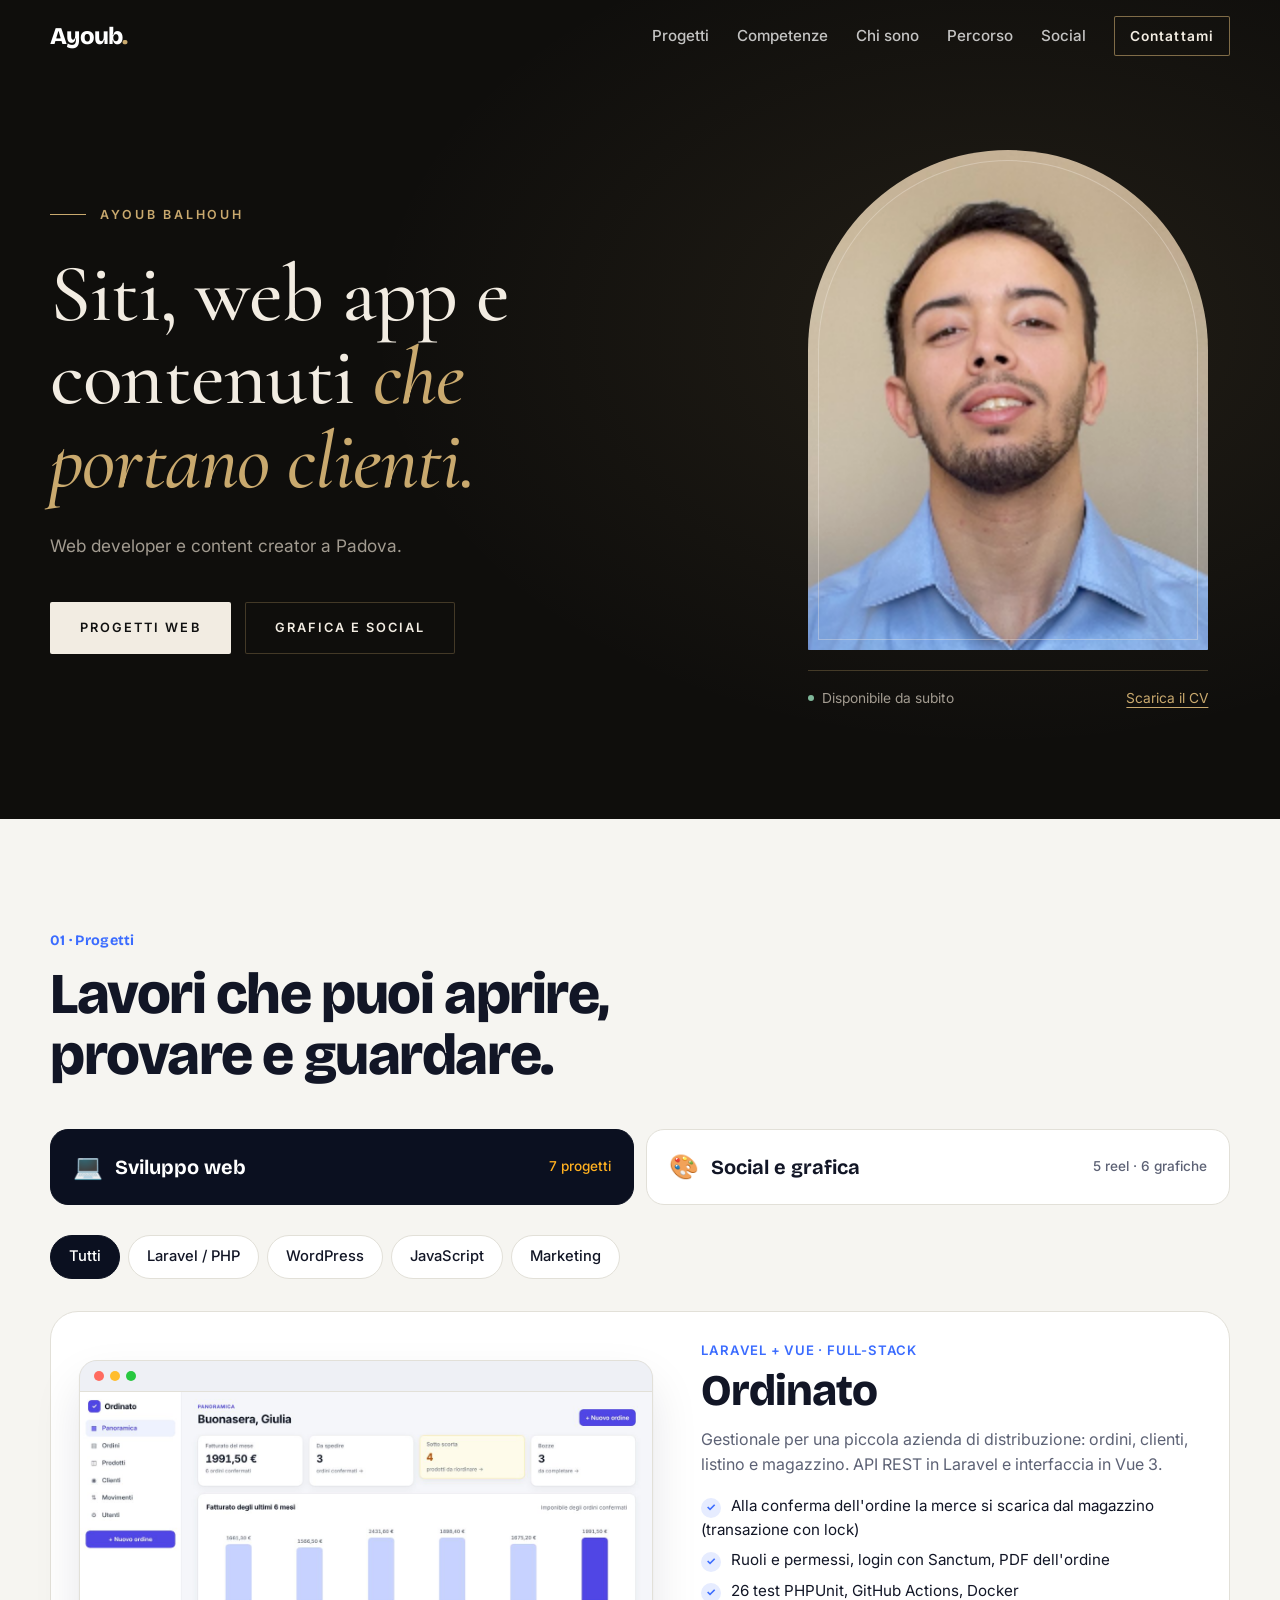
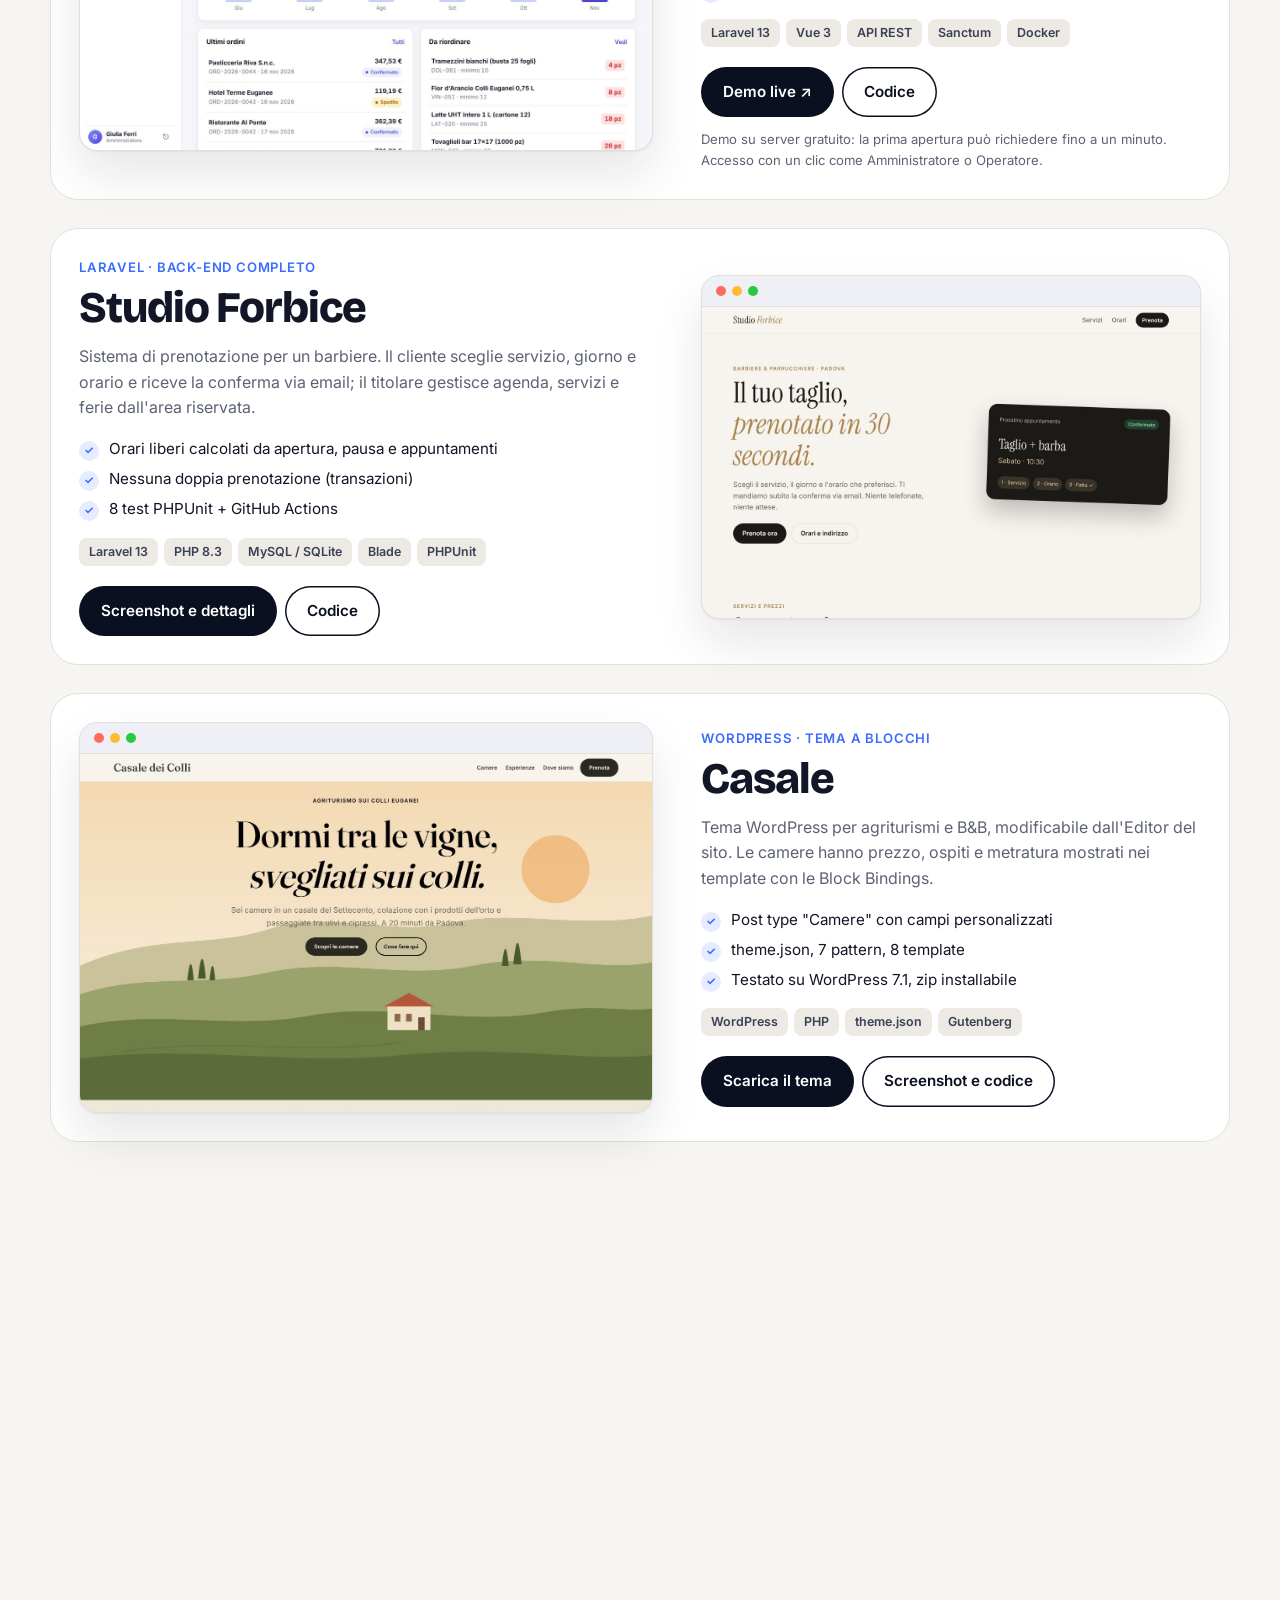
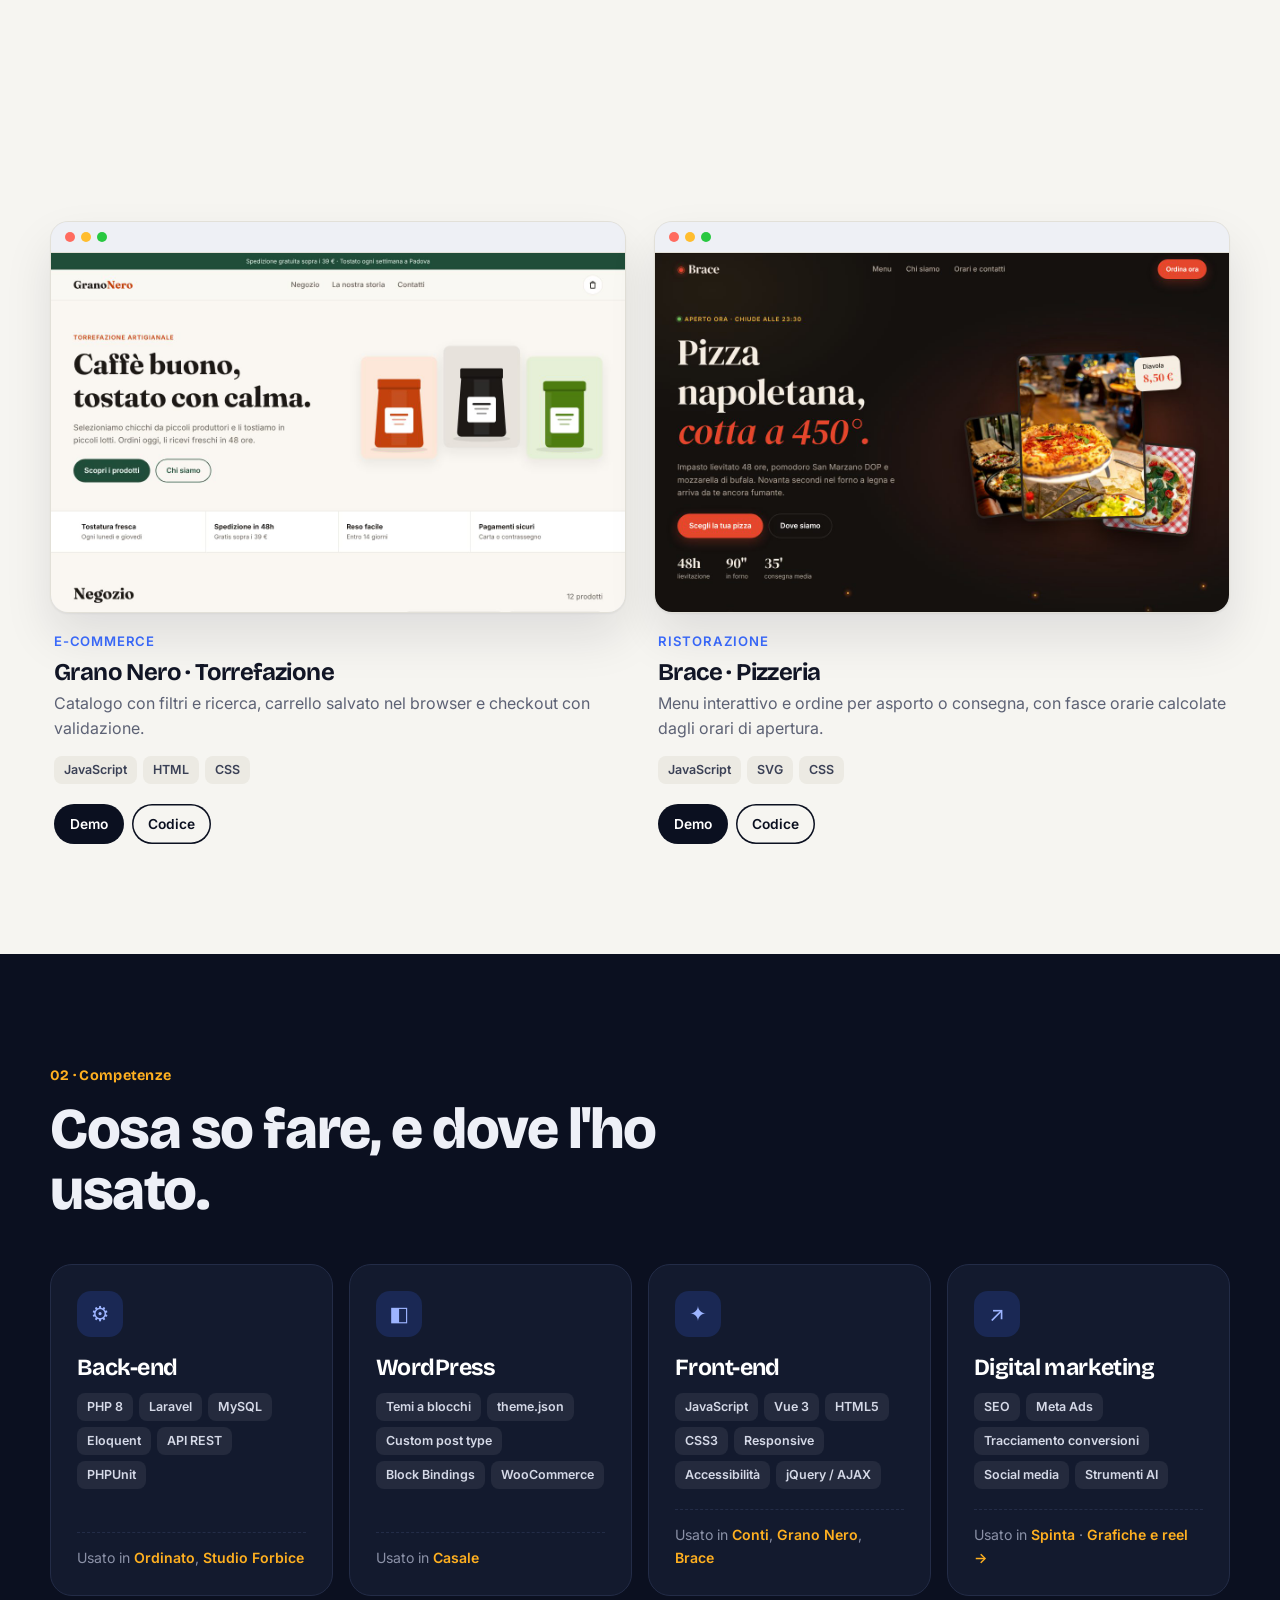
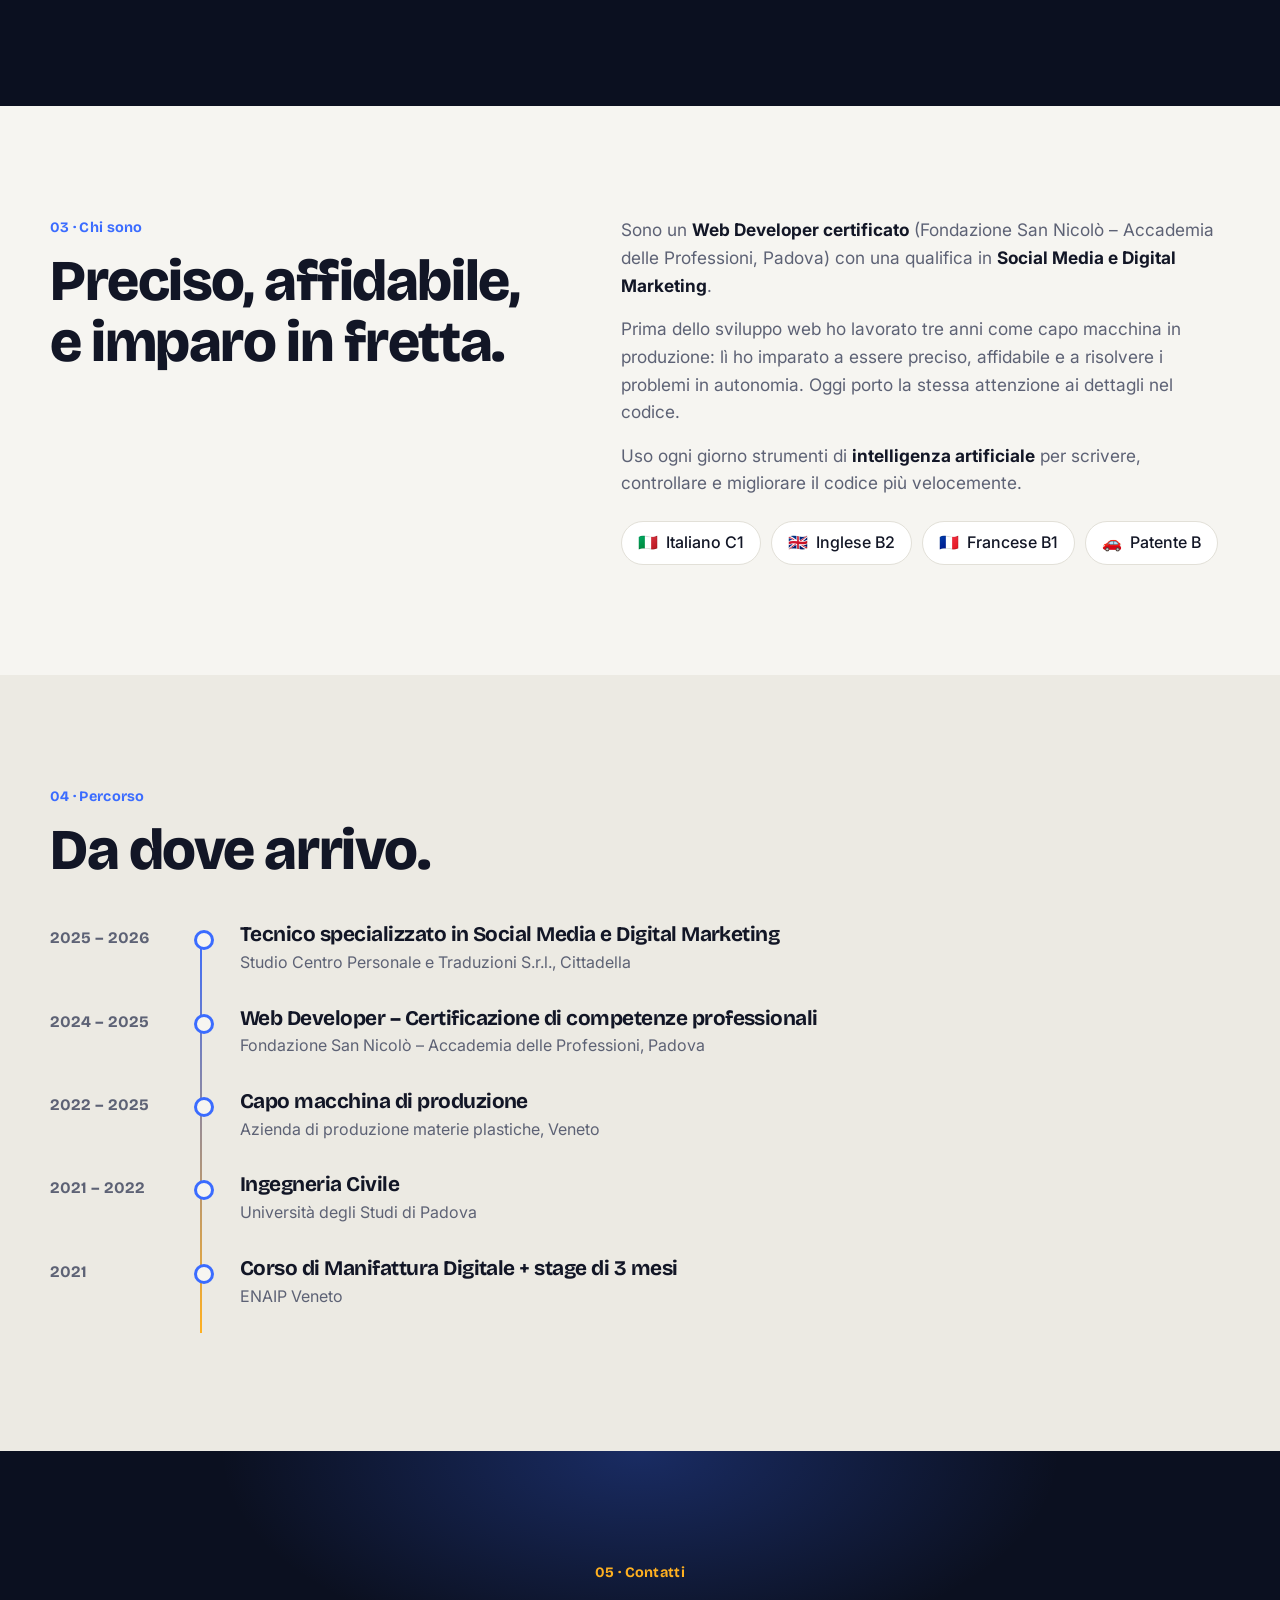
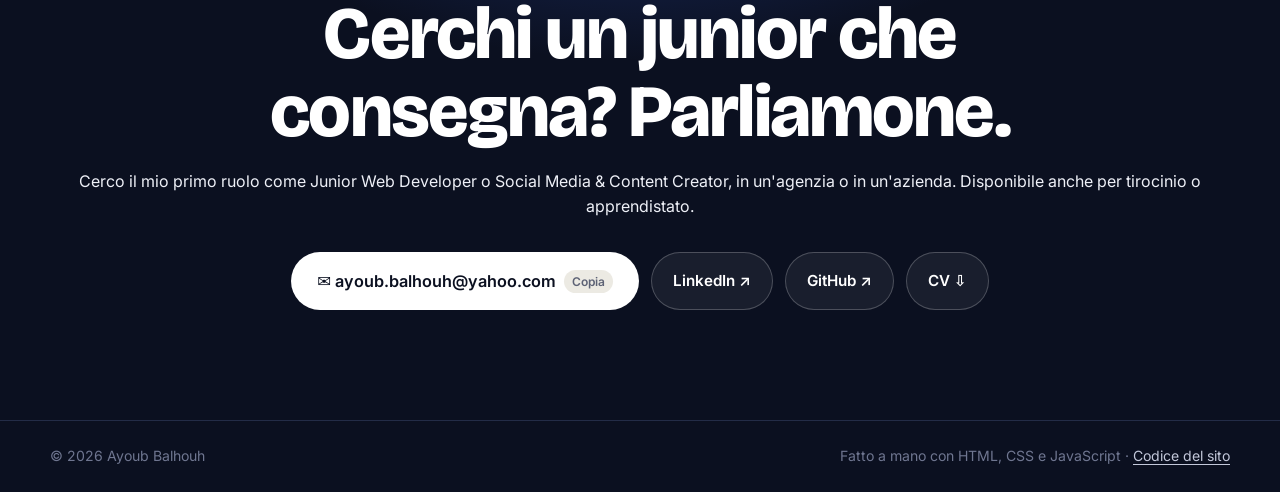
==== index.html @ 043f5c13 "Hero in stile minimal ed elegante - Nero caldo, titolo serif con accento champagne, foto ad arco - T" ====
<!doctype html>
<html lang="it">
<head>
<meta charset="utf-8">
<meta name="viewport" content="width=device-width, initial-scale=1">
<title>Ayoub Balhouh · Junior Web Developer a Padova</title>
<meta name="description" content="Portfolio di Ayoub Balhouh, Junior Web Developer a Padova: Laravel, PHP, WordPress e JavaScript. Siti, e-commerce e web app, con competenze di digital marketing.">
<meta property="og:type" content="website">
<meta property="og:title" content="Ayoub Balhouh · Junior Web Developer">
<meta property="og:description" content="Laravel, PHP, WordPress e JavaScript. Guarda i progetti e scarica il CV.">
<meta property="og:url" content="https://ayoubbalhouh.github.io/">
<meta property="og:image" content="https://ayoubbalhouh.github.io/img/studio-forbice.jpg">
<meta property="og:locale" content="it_IT">
<meta name="theme-color" content="#0b1020">
<link rel="icon" href="foto.png">
<link rel="preconnect" href="https://fonts.googleapis.com">
<link rel="preconnect" href="https://fonts.gstatic.com" crossorigin>
<link href="https://fonts.googleapis.com/css2?family=Bricolage+Grotesque:opsz,wght@12..96,500;12..96,700;12..96,800&family=Cormorant+Garamond:ital,wght@0,500;0,600;1,500&family=Inter:wght@400;500;600&display=swap" rel="stylesheet">
<link rel="stylesheet" href="style.css?v=3">
</head>
<body>

<a class="skip" href="#progetti">Vai ai progetti</a>

<header class="nav" id="nav">
  <div class="container nav-inner">
    <a href="#home" class="logo">Ayoub<span>.</span></a>
    <nav class="links" id="links" aria-label="Menu principale">
      <a href="#progetti">Progetti</a>
      <a href="#competenze">Competenze</a>
      <a href="#chi-sono">Chi sono</a>
      <a href="#percorso">Percorso</a>
      <a href="#social">Social</a>
    </nav>
    <a href="#contatti" class="btn btn-sm nav-cta">Contattami</a>
    <button class="menu-btn" id="menuBtn" aria-label="Apri il menu" aria-expanded="false" aria-controls="links"><span></span><span></span></button>
  </div>
</header>

<main>
  <!-- HERO -->
  <section id="home" class="hero">
    <div class="hero-bg" aria-hidden="true"></div>
    <div class="container hero-inner">
      <div class="hero-text">
        <p class="kicker">Ayoub Balhouh</p>
        <h1>Siti, web app e contenuti <em>che portano clienti.</em></h1>
        <p class="lead">Web developer e content creator a Padova.</p>
        <div class="hero-actions">
          <a href="#sviluppo" class="btn btn-lux">Progetti web</a>
          <a href="#social" class="btn btn-lux-line">Grafica e social</a>
        </div>
      </div>

      <figure class="portrait">
        <div class="arch"><img src="foto.png" alt="Foto di Ayoub Balhouh" width="440" height="560"></div>
        <figcaption><span class="avail"><i></i> Disponibile da subito</span><a href="CV_Ayoub_Balhouh.pdf" download>Scarica il CV</a></figcaption>
      </figure>
    </div>
  </section>

  <!-- PROGETTI -->
  <section id="progetti" class="section">
    <div class="container">
      <div class="section-head">
        <p class="eyebrow">01 · Progetti</p>
        <h2>Lavori che puoi aprire, provare e guardare.</h2>
      </div>

      <div class="switch" role="tablist" aria-label="Tipo di lavori">
        <button class="sw" role="tab" id="tab-sviluppo" data-panel="sviluppo" aria-selected="true" aria-controls="panel-sviluppo"><span>💻</span> Sviluppo web <em>7 progetti</em></button>
        <button class="sw" role="tab" id="tab-social" data-panel="social" aria-selected="false" aria-controls="panel-social"><span>🎨</span> Social e grafica <em>5 reel · 6 grafiche</em></button>
      </div>

      <div class="panel" id="panel-sviluppo" role="tabpanel" aria-labelledby="tab-sviluppo">
      <div class="filters" role="toolbar" aria-label="Filtra i progetti">
        <button class="chip active" data-filter="tutti">Tutti</button>
        <button class="chip" data-filter="php">Laravel / PHP</button>
        <button class="chip" data-filter="wp">WordPress</button>
        <button class="chip" data-filter="js">JavaScript</button>
        <button class="chip" data-filter="mkt">Marketing</button>
      </div>

      <div class="projects" id="projects">

        <article class="project featured" data-cat="php js">
          <a class="shot" href="https://gestionale-ordini-a7o8.onrender.com" target="_blank" rel="noopener" aria-label="Apri Ordinato">
            <span class="browser"><i></i><i></i><i></i></span>
            <img src="img/ordinato.jpg" alt="Gestionale ordini e magazzino Ordinato" loading="lazy">
          </a>
          <div class="p-body">
            <p class="p-kicker">Laravel + Vue · Full-stack</p>
            <h3>Ordinato</h3>
            <p>Gestionale per una piccola azienda di distribuzione: ordini, clienti, listino e magazzino. API REST in Laravel e interfaccia in Vue 3.</p>
            <ul class="p-points">
              <li>Alla conferma dell'ordine la merce si scarica dal magazzino (transazione con lock)</li>
              <li>Ruoli e permessi, login con Sanctum, PDF dell'ordine</li>
              <li>26 test PHPUnit, GitHub Actions, Docker</li>
            </ul>
            <div class="tags"><span>Laravel 13</span><span>Vue 3</span><span>API REST</span><span>Sanctum</span><span>Docker</span></div>
            <div class="p-links">
              <a href="https://gestionale-ordini-a7o8.onrender.com" class="btn" target="_blank" rel="noopener">Demo live ↗</a>
              <a href="https://github.com/ayoubbalhouh/gestionale-ordini" class="btn btn-outline" target="_blank" rel="noopener">Codice</a>
            </div>
            <p class="p-note">Demo su server gratuito: la prima apertura può richiedere fino a un minuto. Accesso con un clic come Amministratore o Operatore.</p>
          </div>
        </article>

        <article class="project featured reverse" data-cat="php">
          <a class="shot" href="https://github.com/ayoubbalhouh/salone-prenotazioni#readme" target="_blank" rel="noopener" aria-label="Apri Studio Forbice">
            <span class="browser"><i></i><i></i><i></i></span>
            <img src="img/studio-forbice.jpg" alt="Sistema di prenotazione Studio Forbice" loading="lazy">
          </a>
          <div class="p-body">
            <p class="p-kicker">Laravel · Back-end completo</p>
            <h3>Studio Forbice</h3>
            <p>Sistema di prenotazione per un barbiere. Il cliente sceglie servizio, giorno e orario e riceve la conferma via email; il titolare gestisce agenda, servizi e ferie dall'area riservata.</p>
            <ul class="p-points">
              <li>Orari liberi calcolati da apertura, pausa e appuntamenti</li>
              <li>Nessuna doppia prenotazione (transazioni)</li>
              <li>8 test PHPUnit + GitHub Actions</li>
            </ul>
            <div class="tags"><span>Laravel 13</span><span>PHP 8.3</span><span>MySQL / SQLite</span><span>Blade</span><span>PHPUnit</span></div>
            <div class="p-links">
              <a href="https://github.com/ayoubbalhouh/salone-prenotazioni#readme" class="btn" target="_blank" rel="noopener">Screenshot e dettagli</a>
              <a href="https://github.com/ayoubbalhouh/salone-prenotazioni" class="btn btn-outline" target="_blank" rel="noopener">Codice</a>
            </div>
          </div>
        </article>

        <article class="project featured" data-cat="wp php">
          <a class="shot" href="https://github.com/ayoubbalhouh/ayoubbalhouh.github.io/tree/main/progetti/casale-tema-wp#readme" target="_blank" rel="noopener" aria-label="Apri il tema Casale">
            <span class="browser"><i></i><i></i><i></i></span>
            <img src="img/casale-wp.jpg" alt="Tema WordPress Casale per agriturismi" loading="lazy">
          </a>
          <div class="p-body">
            <p class="p-kicker">WordPress · Tema a blocchi</p>
            <h3>Casale</h3>
            <p>Tema WordPress per agriturismi e B&amp;B, modificabile dall'Editor del sito. Le camere hanno prezzo, ospiti e metratura mostrati nei template con le Block Bindings.</p>
            <ul class="p-points">
              <li>Post type "Camere" con campi personalizzati</li>
              <li>theme.json, 7 pattern, 8 template</li>
              <li>Testato su WordPress 7.1, zip installabile</li>
            </ul>
            <div class="tags"><span>WordPress</span><span>PHP</span><span>theme.json</span><span>Gutenberg</span></div>
            <div class="p-links">
              <a href="progetti/casale-tema-wp/casale.zip" class="btn" download>Scarica il tema</a>
              <a href="https://github.com/ayoubbalhouh/ayoubbalhouh.github.io/tree/main/progetti/casale-tema-wp#readme" class="btn btn-outline" target="_blank" rel="noopener">Screenshot e codice</a>
            </div>
          </div>
        </article>

        <div class="grid">
          <article class="project card" data-cat="js">
            <a class="shot" href="progetti/conti-fatture/" target="_blank" rel="noopener" aria-label="Apri la demo di Conti">
              <span class="browser"><i></i><i></i><i></i></span>
              <img src="img/conti-fatture.jpg" alt="Web app Conti per le fatture" loading="lazy">
              <span class="live">Demo live ↗</span>
            </a>
            <div class="p-body">
              <p class="p-kicker">Web app</p>
              <h3>Conti · Gestione fatture</h3>
              <p>Fatture con IVA e scadenze, grafico del fatturato, PDF, esportazione CSV e controllo della partita IVA.</p>
              <div class="tags"><span>JavaScript</span><span>CSS</span><span>localStorage</span></div>
              <div class="p-links">
                <a href="progetti/conti-fatture/" class="btn btn-sm" target="_blank" rel="noopener">Demo</a>
                <a href="https://github.com/ayoubbalhouh/ayoubbalhouh.github.io/tree/main/progetti/conti-fatture" class="btn btn-sm btn-outline" target="_blank" rel="noopener">Codice</a>
              </div>
            </div>
          </article>

          <article class="project card" data-cat="js mkt">
            <a class="shot" href="progetti/spinta-agenzia/" target="_blank" rel="noopener" aria-label="Apri la demo di Spinta">
              <span class="browser"><i></i><i></i><i></i></span>
              <img src="img/spinta-agenzia.jpg" alt="Landing page dell'agenzia Spinta" loading="lazy">
              <span class="live">Demo live ↗</span>
            </a>
            <div class="p-body">
              <p class="p-kicker">Landing page · Marketing</p>
              <h3>Spinta · Agenzia</h3>
              <p>Preventivo in 3 passi, tracciamento conversioni con dataLayer e UTM, SEO con dati strutturati.</p>
              <div class="tags"><span>JavaScript</span><span>Tracking</span><span>SEO</span></div>
              <div class="p-links">
                <a href="progetti/spinta-agenzia/?debug=1" class="btn btn-sm" target="_blank" rel="noopener">Demo</a>
                <a href="https://github.com/ayoubbalhouh/ayoubbalhouh.github.io/tree/main/progetti/spinta-agenzia" class="btn btn-sm btn-outline" target="_blank" rel="noopener">Codice</a>
              </div>
            </div>
          </article>

          <article class="project card" data-cat="js">
            <a class="shot" href="progetti/grano-nero/" target="_blank" rel="noopener" aria-label="Apri la demo di Grano Nero">
              <span class="browser"><i></i><i></i><i></i></span>
              <img src="img/grano-nero.jpg" alt="E-commerce Grano Nero" loading="lazy">
              <span class="live">Demo live ↗</span>
            </a>
            <div class="p-body">
              <p class="p-kicker">E-commerce</p>
              <h3>Grano Nero · Torrefazione</h3>
              <p>Catalogo con filtri e ricerca, carrello salvato nel browser e checkout con validazione.</p>
              <div class="tags"><span>JavaScript</span><span>HTML</span><span>CSS</span></div>
              <div class="p-links">
                <a href="progetti/grano-nero/" class="btn btn-sm" target="_blank" rel="noopener">Demo</a>
                <a href="https://github.com/ayoubbalhouh/ayoubbalhouh.github.io/tree/main/progetti/grano-nero" class="btn btn-sm btn-outline" target="_blank" rel="noopener">Codice</a>
              </div>
            </div>
          </article>

          <article class="project card" data-cat="js">
            <a class="shot" href="progetti/pizzeria-brace/" target="_blank" rel="noopener" aria-label="Apri la demo di Brace">
              <span class="browser"><i></i><i></i><i></i></span>
              <img src="img/pizzeria-brace.jpg" alt="Sito della pizzeria Brace" loading="lazy">
              <span class="live">Demo live ↗</span>
            </a>
            <div class="p-body">
              <p class="p-kicker">Ristorazione</p>
              <h3>Brace · Pizzeria</h3>
              <p>Menu interattivo e ordine per asporto o consegna, con fasce orarie calcolate dagli orari di apertura.</p>
              <div class="tags"><span>JavaScript</span><span>SVG</span><span>CSS</span></div>
              <div class="p-links">
                <a href="progetti/pizzeria-brace/" class="btn btn-sm" target="_blank" rel="noopener">Demo</a>
                <a href="https://github.com/ayoubbalhouh/ayoubbalhouh.github.io/tree/main/progetti/pizzeria-brace" class="btn btn-sm btn-outline" target="_blank" rel="noopener">Codice</a>
              </div>
            </div>
          </article>
        </div>
      </div>
      <p class="empty-filter" id="emptyFilter" hidden>Nessun progetto in questa categoria.</p>
      </div>

      <div class="panel" id="panel-social" role="tabpanel" aria-labelledby="tab-social" hidden>
        <p class="panel-intro">Grafiche per post, stories e campagne create con <strong>Canva</strong>, e reel montati con l'aiuto dell'intelligenza artificiale. Musiche originali, senza diritti d'autore.</p>
        <h3 class="panel-title">Reel</h3>
        <div class="reels">
          <figure class="item reel"><div class="media"><video src="social/video/reel-3-showreel.mp4" poster="social/img/reel-3-showreel.jpg" controls playsinline preload="none"></video></div><figcaption><strong>Showreel grafiche social</strong><span>Reel · 24 s</span></figcaption></figure>
          <figure class="item reel"><div class="media"><video src="social/video/reel-1-moda.mp4" poster="social/img/reel-1-moda.jpg" controls playsinline preload="none"></video></div><figcaption><strong>Nuova collezione moda</strong><span>Reel · 20 s</span></figcaption></figure>
          <figure class="item reel"><div class="media"><video src="social/video/reel-2-beauty.mp4" poster="social/img/reel-2-beauty.jpg" controls playsinline preload="none"></video></div><figcaption><strong>Skincare di lusso</strong><span>Reel · 18 s</span></figcaption></figure>
          <figure class="item reel"><div class="media"><video src="social/video/reel-4-ristorante.mp4" poster="social/img/reel-4-ristorante.jpg" controls playsinline preload="none"></video></div><figcaption><strong>Menù di stagione</strong><span>Reel · 20 s</span></figcaption></figure>
          <figure class="item reel"><div class="media"><video src="social/video/reel-5-digital.mp4" poster="social/img/reel-5-digital.jpg" controls playsinline preload="none"></video></div><figcaption><strong>Agenzia digital e web</strong><span>Reel · 22 s</span></figcaption></figure>
        </div>
        <h3 class="panel-title">Grafiche</h3>
        <div class="posts">
          <figure class="item post"><a class="media" href="social/img/moda-story.jpg" target="_blank" rel="noopener"><img src="social/img/moda-story.jpg" alt="Nuova collezione moda, Story Instagram · 9:16" loading="lazy"></a><figcaption><strong>Nuova collezione moda</strong><span>Story Instagram · 9:16</span></figcaption></figure>
          <figure class="item post"><a class="media" href="social/img/skincare.jpg" target="_blank" rel="noopener"><img src="social/img/skincare.jpg" alt="Skincare di lusso, Post Instagram · 4:5" loading="lazy"></a><figcaption><strong>Skincare di lusso</strong><span>Post Instagram · 4:5</span></figcaption></figure>
          <figure class="item post"><a class="media" href="social/img/ristorante.jpg" target="_blank" rel="noopener"><img src="social/img/ristorante.jpg" alt="Menù stagionale, Post Instagram · 4:5" loading="lazy"></a><figcaption><strong>Menù stagionale</strong><span>Post Instagram · 4:5</span></figcaption></figure>
          <figure class="item post"><a class="media" href="social/img/evento-poster.jpg" target="_blank" rel="noopener"><img src="social/img/evento-poster.jpg" alt="Evento creativo, Poster" loading="lazy"></a><figcaption><strong>Evento creativo</strong><span>Poster</span></figcaption></figure>
          <figure class="item post"><a class="media" href="social/img/digital-marketing.jpg" target="_blank" rel="noopener"><img src="social/img/digital-marketing.jpg" alt="Agenzia di digital marketing, Post Instagram · 4:5" loading="lazy"></a><figcaption><strong>Agenzia di digital marketing</strong><span>Post Instagram · 4:5</span></figcaption></figure>
          <figure class="item post"><a class="media" href="social/img/agenzia-web.jpg" target="_blank" rel="noopener"><img src="social/img/agenzia-web.jpg" alt="Agenzia web, Volantino" loading="lazy"></a><figcaption><strong>Agenzia web</strong><span>Volantino</span></figcaption></figure>
        </div>
      </div>
    </div>
  </section>

  <!-- COMPETENZE -->
  <section id="competenze" class="section dark">
    <div class="container">
      <div class="section-head">
        <p class="eyebrow">02 · Competenze</p>
        <h2>Cosa so fare, e dove l'ho usato.</h2>
      </div>
      <div class="skills">
        <article class="skill">
          <span class="s-num">⚙</span>
          <h3>Back-end</h3>
          <div class="tags"><span>PHP 8</span><span>Laravel</span><span>MySQL</span><span>Eloquent</span><span>API REST</span><span>PHPUnit</span></div>
          <p class="used">Usato in <a href="https://github.com/ayoubbalhouh/gestionale-ordini" target="_blank" rel="noopener">Ordinato</a>, <a href="https://github.com/ayoubbalhouh/salone-prenotazioni" target="_blank" rel="noopener">Studio Forbice</a></p>
        </article>
        <article class="skill">
          <span class="s-num">◧</span>
          <h3>WordPress</h3>
          <div class="tags"><span>Temi a blocchi</span><span>theme.json</span><span>Custom post type</span><span>Block Bindings</span><span>WooCommerce</span></div>
          <p class="used">Usato in <a href="https://github.com/ayoubbalhouh/ayoubbalhouh.github.io/tree/main/progetti/casale-tema-wp" target="_blank" rel="noopener">Casale</a></p>
        </article>
        <article class="skill">
          <span class="s-num">✦</span>
          <h3>Front-end</h3>
          <div class="tags"><span>JavaScript</span><span>Vue 3</span><span>HTML5</span><span>CSS3</span><span>Responsive</span><span>Accessibilità</span><span>jQuery / AJAX</span></div>
          <p class="used">Usato in <a href="progetti/conti-fatture/">Conti</a>, <a href="progetti/grano-nero/">Grano Nero</a>, <a href="progetti/pizzeria-brace/">Brace</a></p>
        </article>
        <article class="skill">
          <span class="s-num">↗</span>
          <h3>Digital marketing</h3>
          <div class="tags"><span>SEO</span><span>Meta Ads</span><span>Tracciamento conversioni</span><span>Social media</span><span>Strumenti AI</span></div>
          <p class="used">Usato in <a href="progetti/spinta-agenzia/?debug=1">Spinta</a> · <a href="#social">Grafiche e reel →</a></p>
        </article>
      </div>
    </div>
  </section>

  <!-- CHI SONO -->
  <section id="chi-sono" class="section">
    <div class="container about">
      <div>
        <p class="eyebrow">03 · Chi sono</p>
        <h2>Preciso, affidabile, e imparo in fretta.</h2>
      </div>
      <div class="about-text">
        <p>Sono un <strong>Web Developer certificato</strong> (Fondazione San Nicolò – Accademia delle Professioni, Padova) con una qualifica in <strong>Social Media e Digital Marketing</strong>.</p>
        <p>Prima dello sviluppo web ho lavorato tre anni come capo macchina in produzione: lì ho imparato a essere preciso, affidabile e a risolvere i problemi in autonomia. Oggi porto la stessa attenzione ai dettagli nel codice.</p>
        <p>Uso ogni giorno strumenti di <strong>intelligenza artificiale</strong> per scrivere, controllare e migliorare il codice più velocemente.</p>
        <ul class="facts">
          <li><span>🇮🇹</span>Italiano C1</li>
          <li><span>🇬🇧</span>Inglese B2</li>
          <li><span>🇫🇷</span>Francese B1</li>
          <li><span>🚗</span>Patente B</li>
        </ul>
      </div>
    </div>
  </section>

  <!-- PERCORSO -->
  <section id="percorso" class="section soft">
    <div class="container">
      <div class="section-head">
        <p class="eyebrow">04 · Percorso</p>
        <h2>Da dove arrivo.</h2>
      </div>
      <ol class="timeline">
        <li><span class="when">2025 – 2026</span><div><h3>Tecnico specializzato in Social Media e Digital Marketing</h3><p>Studio Centro Personale e Traduzioni S.r.l., Cittadella</p></div></li>
        <li><span class="when">2024 – 2025</span><div><h3>Web Developer – Certificazione di competenze professionali</h3><p>Fondazione San Nicolò – Accademia delle Professioni, Padova</p></div></li>
        <li><span class="when">2022 – 2025</span><div><h3>Capo macchina di produzione</h3><p>Azienda di produzione materie plastiche, Veneto</p></div></li>
        <li><span class="when">2021 – 2022</span><div><h3>Ingegneria Civile</h3><p>Università degli Studi di Padova</p></div></li>
        <li><span class="when">2021</span><div><h3>Corso di Manifattura Digitale + stage di 3 mesi</h3><p>ENAIP Veneto</p></div></li>
      </ol>
    </div>
  </section>

  <!-- CONTATTI -->
  <section id="contatti" class="section contact">
    <div class="container contact-inner">
      <p class="eyebrow">05 · Contatti</p>
      <h2>Cerchi un junior che<br><span class="grad">consegna?</span> Parliamone.</h2>
      <p class="lead">Cerco il mio primo ruolo come Junior Web Developer o Social Media &amp; Content Creator, in un'agenzia o in un'azienda. Disponibile anche per tirocinio o apprendistato.</p>
      <div class="contact-actions">
        <button class="btn btn-light btn-lg" id="copyEmail" data-email="ayoub.balhouh@yahoo.com">✉ ayoub.balhouh@yahoo.com <em>Copia</em></button>
        <a href="https://www.linkedin.com/in/ayoub-balhouh-688922360" class="btn btn-ghost" target="_blank" rel="noopener">LinkedIn ↗</a>
        <a href="https://github.com/ayoubbalhouh" class="btn btn-ghost" target="_blank" rel="noopener">GitHub ↗</a>
        <a href="CV_Ayoub_Balhouh.pdf" class="btn btn-ghost" download>CV ⇩</a>
      </div>
    </div>
  </section>
</main>

<footer class="footer">
  <div class="container footer-inner">
    <span>© <span id="year"></span> Ayoub Balhouh</span>
    <span>Fatto a mano con HTML, CSS e JavaScript · <a href="https://github.com/ayoubbalhouh/ayoubbalhouh.github.io" target="_blank" rel="noopener">Codice del sito</a></span>
  </div>
</footer>

<div class="toast" id="toast" role="status" aria-live="polite"></div>

<script src="script.js?v=3"></script>
</body>
</html>
---- style.css ----
:root {
  --ink: #0b1020;
  --ink-2: #131a2e;
  --ink-line: #232c47;
  --paper: #f6f5f1;
  --soft: #eceae3;
  --surface: #ffffff;
  --text: #121626;
  --muted: #5d6275;
  --line: #e2e0d8;
  --blue: #3b6cff;
  --blue-dark: #2450d6;
  --amber: #ffb020;
  --radius: 22px;
  --head: "Bricolage Grotesque", system-ui, sans-serif;
}

* { box-sizing: border-box; margin: 0; padding: 0; }
html { scroll-behavior: smooth; scroll-padding-top: 80px; }
body { font-family: "Inter", system-ui, -apple-system, "Segoe UI", Roboto, sans-serif; background: var(--paper); color: var(--text); line-height: 1.6; -webkit-font-smoothing: antialiased; }
img { max-width: 100%; display: block; }
a { color: inherit; text-decoration: none; }
button { font: inherit; color: inherit; cursor: pointer; background: none; border: 0; }
h1, h2, h3 { font-family: var(--head); letter-spacing: -.025em; line-height: 1.05; }
.container { width: min(1180px, 100% - 32px); margin-inline: auto; }
:focus-visible { outline: 3px solid var(--amber); outline-offset: 3px; border-radius: 8px; }
.skip { position: absolute; left: 16px; top: -60px; z-index: 100; background: var(--amber); color: var(--ink); padding: 8px 14px; border-radius: 8px; font-weight: 600; }
.skip:focus { top: 12px; }

/* Bottoni */
.btn { display: inline-flex; align-items: center; justify-content: center; gap: 8px; padding: 13px 22px; border-radius: 999px; background: var(--ink); color: #fff; font-weight: 600; font-size: .95rem; transition: transform .15s, background .15s, box-shadow .15s; white-space: nowrap; }
.btn:hover { transform: translateY(-2px); background: var(--blue); box-shadow: 0 10px 24px rgba(59, 108, 255, .3); }
.btn-outline { background: transparent; color: var(--ink); box-shadow: inset 0 0 0 1.5px var(--ink); }
.btn-outline:hover { background: var(--ink); color: #fff; box-shadow: none; }
.btn-light { background: #fff; color: var(--ink); }
.btn-light:hover { background: var(--amber); color: var(--ink); box-shadow: 0 10px 30px rgba(255, 176, 32, .35); }
.btn-ghost { background: rgba(255, 255, 255, .06); color: #fff; box-shadow: inset 0 0 0 1px rgba(255, 255, 255, .22); }
.btn-ghost:hover { background: rgba(255, 255, 255, .14); box-shadow: inset 0 0 0 1px rgba(255, 255, 255, .5); }
.btn-sm { padding: 9px 16px; font-size: .86rem; }
.btn-lg { padding: 16px 26px; font-size: 1.02rem; }
.btn em { font-style: normal; font-size: .75rem; background: var(--soft); color: var(--muted); padding: 2px 8px; border-radius: 999px; }

/* Navigazione */
.nav { position: fixed; inset: 0 0 auto; z-index: 50; transition: background .25s, box-shadow .25s, color .25s; color: #fff; }
.nav.scrolled { background: rgba(246, 245, 241, .88); backdrop-filter: blur(14px); box-shadow: 0 1px 0 var(--line); color: var(--text); }
.nav-inner { height: 72px; display: flex; align-items: center; gap: 28px; }
.logo { font-family: var(--head); font-weight: 800; font-size: 1.5rem; letter-spacing: -.03em; }
.logo span { color: #c9a96e; }
.links { display: flex; gap: 28px; margin-left: auto; font-weight: 500; font-size: .95rem; }
.links a { opacity: .75; transition: opacity .15s; position: relative; }
.links a:hover, .links a.active { opacity: 1; }
.links a.active::after { content: ""; position: absolute; left: 0; right: 0; bottom: -6px; height: 2px; background: var(--amber); border-radius: 2px; }
.nav-cta { background: transparent; color: #f2ece2; box-shadow: inset 0 0 0 1px rgba(201, 169, 110, .6); border-radius: 2px; letter-spacing: .08em; }
.nav-cta:hover { background: #c9a96e; color: #111; box-shadow: none; }
.nav.scrolled .nav-cta { background: var(--ink); color: #fff; box-shadow: none; }
.menu-btn { display: none; width: 44px; height: 44px; position: relative; }
.menu-btn span { position: absolute; left: 11px; right: 11px; height: 2px; background: currentColor; border-radius: 2px; transition: transform .2s, top .2s; }
.menu-btn span:first-child { top: 17px; }
.menu-btn span:last-child { top: 25px; }
.menu-open .menu-btn span:first-child { top: 21px; transform: rotate(45deg); }
.menu-open .menu-btn span:last-child { top: 21px; transform: rotate(-45deg); }

/* Hero */
/* Hero: nero caldo, serif elegante, accento champagne */
.hero { --lux-bg: #0f0e0c; --lux-ivory: #f2ece2; --lux-muted: #a29b90; --lux-gold: #c9a96e; --lux-line: rgba(201, 169, 110, .28);
  --serif: "Cormorant Garamond", "Times New Roman", Georgia, serif;
  position: relative; background: var(--lux-bg); color: var(--lux-ivory); padding: 150px 0 110px; overflow: hidden; }
.hero-bg { position: absolute; inset: 0; pointer-events: none; background: radial-gradient(900px 600px at 78% 40%, rgba(201, 169, 110, .10), transparent 70%); }
.hero-inner { position: relative; display: grid; grid-template-columns: 1.2fr .8fr; gap: 72px; align-items: center; }
.kicker { font-size: .78rem; font-weight: 600; letter-spacing: .22em; text-transform: uppercase; color: var(--lux-gold); margin-bottom: 28px; display: flex; align-items: center; gap: 14px; }
.kicker::before { content: ""; width: 36px; height: 1px; background: var(--lux-gold); }
.hero h1 { font-family: var(--serif); font-weight: 500; font-size: clamp(3rem, 6.4vw, 5.6rem); line-height: 1.02; letter-spacing: -.01em; color: var(--lux-ivory); margin-bottom: 28px; text-wrap: balance; }
.hero h1 em { font-style: italic; color: var(--lux-gold); }
.hero .lead { font-size: 1.08rem; line-height: 1.75; color: var(--lux-muted); max-width: 540px; }
.hero-actions { display: flex; flex-wrap: wrap; gap: 14px; margin-top: 40px; }
.btn-lux, .btn-lux-line { border-radius: 2px; padding: 16px 30px; font-size: .8rem; font-weight: 600; letter-spacing: .16em; text-transform: uppercase; box-shadow: none; }
.btn-lux { background: var(--lux-ivory); color: #111; }
.btn-lux:hover { background: var(--lux-gold); color: #111; box-shadow: none; transform: none; }
.btn-lux-line { background: transparent; color: var(--lux-ivory); box-shadow: inset 0 0 0 1px var(--lux-line); }
.btn-lux-line:hover { background: transparent; color: var(--lux-gold); box-shadow: inset 0 0 0 1px var(--lux-gold); transform: none; }
.stats { list-style: none; display: flex; gap: 0; border-top: 1px solid var(--lux-line); padding-top: 26px; max-width: 540px; }
.stats li { flex: 1; padding-right: 20px; }
.stats li + li { border-left: 1px solid var(--lux-line); padding-left: 24px; }
.stats strong { display: block; font-family: var(--serif); font-size: 2.8rem; font-weight: 500; color: var(--lux-ivory); line-height: 1; }
.stats span { font-size: .78rem; letter-spacing: .06em; color: var(--lux-muted); }

.portrait { margin: 0; justify-self: center; width: min(400px, 100%); }
.arch { position: relative; aspect-ratio: 4 / 5; border-radius: 999px 999px 4px 4px; overflow: hidden; background: #1a1815; }
.arch::after { content: ""; position: absolute; inset: 10px; border: 1px solid rgba(242, 236, 226, .35); border-radius: 999px 999px 2px 2px; pointer-events: none; }
.arch img { width: 100%; height: 100%; object-fit: cover; object-position: center 30%; filter: saturate(.85) contrast(1.03); }
.portrait figcaption { display: flex; justify-content: space-between; align-items: center; gap: 12px; padding-top: 16px; border-top: 1px solid var(--lux-line); margin-top: 20px; font-size: .86rem; color: var(--lux-muted); }
.avail { display: flex; align-items: center; gap: 8px; }
.avail i { width: 6px; height: 6px; border-radius: 50%; background: #7fb89a; }
.portrait figcaption a { color: var(--lux-gold); text-decoration: underline; text-underline-offset: 4px; }
.portrait figcaption a:hover { color: var(--lux-ivory); }

/* Sezioni */
.section { padding: 110px 0; }
.section.soft { background: var(--soft); }
.section.dark { background: var(--ink); color: #eef0f7; }
.section-head { max-width: 760px; margin-bottom: 44px; }
.eyebrow { font-family: var(--head); font-weight: 700; font-size: .9rem; letter-spacing: .02em; color: var(--blue); margin-bottom: 12px; }
.dark .eyebrow, .contact .eyebrow { color: var(--amber); }
.section h2 { font-size: clamp(2.1rem, 4.6vw, 3.6rem); font-weight: 800; }

/* Progetti */
.filters { display: flex; flex-wrap: wrap; gap: 8px; margin-bottom: 32px; }
.chip { padding: 9px 18px; border-radius: 999px; border: 1px solid var(--line); background: var(--surface); font-weight: 500; font-size: .92rem; transition: all .15s; }
.chip:hover { border-color: var(--ink); }
.chip.active { background: var(--ink); border-color: var(--ink); color: #fff; }

.projects { display: flex; flex-direction: column; gap: 28px; }
.project { transition: opacity .3s, transform .3s; }
.project.hide { display: none; }
.shot { position: relative; display: block; border-radius: 18px; overflow: hidden; background: #dfe3ee; border: 1px solid var(--line); box-shadow: 0 1px 2px rgba(18, 22, 38, .05), 0 24px 48px rgba(18, 22, 38, .1); }
.browser { display: flex; gap: 6px; padding: 10px 14px; background: #eef0f5; border-bottom: 1px solid var(--line); }
.browser i { width: 10px; height: 10px; border-radius: 50%; background: #d3d7e2; }
.browser i:first-child { background: #ff6b5f; } .browser i:nth-child(2) { background: #ffbd2e; } .browser i:nth-child(3) { background: #28c840; }
.shot img { width: 100%; aspect-ratio: 16 / 10; object-fit: cover; object-position: top; transition: transform .6s cubic-bezier(.2, .8, .2, 1); }
.shot:hover img { transform: scale(1.04); }
.live { position: absolute; right: 14px; bottom: 14px; background: var(--ink); color: #fff; font-size: .8rem; font-weight: 600; padding: 6px 12px; border-radius: 999px; opacity: 0; transform: translateY(6px); transition: all .2s; }
.shot:hover .live, .shot:focus-visible .live { opacity: 1; transform: none; }

.featured { display: grid; grid-template-columns: 1.15fr 1fr; gap: 48px; align-items: center; background: var(--surface); border: 1px solid var(--line); border-radius: 28px; padding: 28px; }
.featured.reverse .shot { order: 2; }
.p-kicker { font-size: .82rem; font-weight: 600; color: var(--blue); text-transform: uppercase; letter-spacing: .06em; margin-bottom: 8px; }
.featured h3 { font-size: clamp(2rem, 3.4vw, 2.8rem); font-weight: 800; margin-bottom: 12px; }
.p-body > p:not(.p-kicker) { color: var(--muted); }
.p-points { list-style: none; margin: 16px 0; display: flex; flex-direction: column; gap: 6px; font-size: .95rem; }
.p-points li::before { content: "✓"; display: inline-grid; place-items: center; width: 20px; height: 20px; border-radius: 50%; background: #e6ecff; color: var(--blue); font-size: .7rem; font-weight: 700; margin-right: 10px; }
.tags { display: flex; flex-wrap: wrap; gap: 6px; margin: 14px 0 20px; }
.tags span { font-size: .78rem; font-weight: 600; padding: 4px 10px; border-radius: 8px; background: var(--soft); color: #3b4156; }
.p-links { display: flex; flex-wrap: wrap; gap: 8px; }
.p-note { font-size: .82rem; color: var(--muted); margin-top: 12px; }

.grid { display: grid; grid-template-columns: repeat(2, 1fr); gap: 28px; }
.card { display: flex; flex-direction: column; gap: 18px; }
.card h3 { font-size: 1.5rem; font-weight: 700; margin-bottom: 6px; }
.card .p-body { padding: 0 4px; display: flex; flex-direction: column; flex: 1; }
.card .p-links { margin-top: auto; }
.empty-filter { text-align: center; color: var(--muted); padding: 40px; }

/* Selettore Sviluppo / Social */
.switch { display: grid; grid-template-columns: 1fr 1fr; gap: 12px; margin-bottom: 30px; }
.sw { display: flex; align-items: center; gap: 12px; padding: 18px 22px; border-radius: 18px; border: 1.5px solid var(--line); background: var(--surface); font-family: var(--head); font-weight: 700; font-size: 1.25rem; text-align: left; transition: border-color .15s, background .15s, transform .15s; }
.sw span { font-size: 1.5rem; }
.sw em { font-style: normal; font-family: "Inter", sans-serif; font-weight: 500; font-size: .85rem; color: var(--muted); margin-left: auto; }
.sw:hover { border-color: var(--ink); transform: translateY(-2px); }
.sw[aria-selected="true"] { background: var(--ink); border-color: var(--ink); color: #fff; }
.sw[aria-selected="true"] em { color: var(--amber); }
.panel-intro { color: var(--muted); max-width: 62ch; margin: 0 0 28px; font-size: 1.05rem; }
.panel-intro strong { color: var(--text); }
.panel-title { font-size: 1.5rem; font-weight: 700; margin: 8px 0 16px; }
.reels { display: grid; grid-template-columns: repeat(5, 1fr); gap: 16px; margin-bottom: 44px; }
.posts { columns: 3 260px; column-gap: 20px; }
.item { margin: 0 0 22px; break-inside: avoid; }
.item .media { display: block; border-radius: 16px; overflow: hidden; background: #111; border: 1px solid var(--line); box-shadow: 0 1px 2px rgba(18, 22, 38, .05), 0 16px 32px rgba(18, 22, 38, .1); }
.item video, .item img { width: 100%; display: block; }
.reel .media { aspect-ratio: 9 / 16; }
.reel video { height: 100%; object-fit: cover; }
.post img { transition: transform .5s cubic-bezier(.2, .8, .2, 1); }
.post a:hover img { transform: scale(1.03); }
.item figcaption { padding: 10px 2px 0; display: flex; flex-direction: column; }
.item figcaption strong { font-family: var(--head); font-size: 1.02rem; }
.item figcaption span { color: var(--muted); font-size: .86rem; }

/* Competenze */
.skills { display: grid; grid-template-columns: repeat(4, 1fr); gap: 16px; }
.skill { background: var(--ink-2); border: 1px solid var(--ink-line); border-radius: var(--radius); padding: 26px; display: flex; flex-direction: column; transition: transform .2s, border-color .2s; }
.skill:hover { transform: translateY(-4px); border-color: #3a4672; }
.s-num { width: 46px; height: 46px; border-radius: 14px; display: grid; place-items: center; background: rgba(59, 108, 255, .18); color: #9db4ff; font-size: 1.3rem; margin-bottom: 18px; }
.skill h3 { font-size: 1.45rem; font-weight: 700; color: #fff; }
.skill .tags span { background: rgba(255, 255, 255, .07); color: #d5d9e7; }
.used { margin-top: auto; font-size: .88rem; color: #8b91a7; padding-top: 14px; border-top: 1px dashed var(--ink-line); }
.used a { color: var(--amber); font-weight: 600; }
.used a:hover { text-decoration: underline; }

/* Chi sono */
.about { display: grid; grid-template-columns: 1fr 1.2fr; gap: 64px; align-items: start; }
.about-text p { font-size: 1.08rem; color: var(--muted); margin-bottom: 16px; }
.about-text strong { color: var(--text); }
.facts { list-style: none; display: flex; flex-wrap: wrap; gap: 10px; margin-top: 24px; }
.facts li { background: var(--surface); border: 1px solid var(--line); border-radius: 999px; padding: 8px 16px; font-weight: 500; }
.facts span { margin-right: 8px; }

/* Percorso */
.timeline { list-style: none; position: relative; max-width: 860px; }
.timeline::before { content: ""; position: absolute; left: 150px; top: 8px; bottom: 8px; width: 2px; background: linear-gradient(var(--blue), var(--amber)); }
.timeline li { position: relative; display: grid; grid-template-columns: 150px 1fr; gap: 40px; padding-bottom: 32px; }
.timeline li::before { content: ""; position: absolute; left: 144px; top: 6px; width: 14px; height: 14px; border-radius: 50%; background: var(--paper); border: 3px solid var(--blue); }
.when { font-family: var(--head); font-weight: 700; color: var(--muted); padding-top: 1px; }
.timeline h3 { font-size: 1.3rem; font-weight: 700; margin-bottom: 4px; }
.timeline p { color: var(--muted); }

/* Contatti */
.contact { background: var(--ink); color: #eef0f7; text-align: center; position: relative; overflow: hidden; }
.contact::before { content: ""; position: absolute; inset: 0; background: radial-gradient(600px 300px at 50% 0%, rgba(59, 108, 255, .3), transparent 70%); pointer-events: none; }
.contact-inner { position: relative; display: flex; flex-direction: column; align-items: center; }
.contact h2 { color: #fff; font-size: clamp(2.4rem, 6vw, 4.6rem); margin-bottom: 18px; }
.contact .lead { margin: 0 auto 32px; }
.contact-actions { display: flex; flex-wrap: wrap; justify-content: center; gap: 12px; }

.footer { background: var(--ink); color: #6f7690; border-top: 1px solid var(--ink-line); padding: 24px 0; font-size: .88rem; }
.footer-inner { display: flex; flex-wrap: wrap; justify-content: space-between; gap: 10px; }
.footer a { color: #c3c8da; text-decoration: underline; text-underline-offset: 3px; }

.toast { position: fixed; left: 50%; bottom: 24px; z-index: 80; background: var(--amber); color: var(--ink); font-weight: 600; padding: 10px 18px; border-radius: 999px; transform: translate(-50%, 20px); opacity: 0; visibility: hidden; transition: all .25s; }
.toast.show { transform: translate(-50%, 0); opacity: 1; visibility: visible; }

/* Animazione di entrata */
.reveal { opacity: 0; transform: translateY(28px); transition: opacity .7s, transform .7s cubic-bezier(.2, .8, .2, 1); }
.reveal.in { opacity: 1; transform: none; }

@media (prefers-reduced-motion: reduce) {
  *, *::before, *::after { animation: none !important; transition: none !important; }
  .reveal { opacity: 1; transform: none; }
}

/* Responsive */
@media (max-width: 1040px) {
  .reels { grid-template-columns: repeat(3, 1fr); }
  .skills { grid-template-columns: 1fr 1fr; }
  .featured { grid-template-columns: 1fr; gap: 28px; }
  .featured.reverse .shot { order: 0; }
}
@media (max-width: 860px) {
  .menu-btn { display: block; margin-left: auto; }
  .nav-cta { display: none; }
  .links { display: none; position: absolute; top: 72px; left: 0; right: 0; flex-direction: column; gap: 0; padding: 8px 16px 20px; background: var(--paper); color: var(--text); box-shadow: 0 20px 40px rgba(0, 0, 0, .15); }
  .links a { padding: 14px 0; border-bottom: 1px solid var(--line); opacity: 1; }
  .links a.active::after { display: none; }
  .menu-open .links { display: flex; }
  .menu-open .nav { background: var(--paper); color: var(--text); }
  .hero { padding: 112px 0 72px; }
  .hero-inner { grid-template-columns: 1fr; gap: 44px; }
  .portrait { width: min(320px, 100%); justify-self: start; }
  .about { grid-template-columns: 1fr; gap: 24px; }
  .grid { grid-template-columns: 1fr; }
  .timeline::before { left: 6px; }
  .timeline li { grid-template-columns: 1fr; gap: 4px; padding-left: 34px; }
  .timeline li::before { left: 0; }
}
@media (max-width: 560px) {
  .switch { grid-template-columns: 1fr; }
  .sw { font-size: 1.1rem; padding: 14px 16px; }
  .reels { grid-template-columns: repeat(2, 1fr); gap: 10px; }
  .section { padding: 72px 0; }
  .stats li { padding-right: 12px; }
  .stats li + li { padding-left: 14px; }
  .stats strong { font-size: 2.1rem; }
  .btn-lux, .btn-lux-line { flex: 1; text-align: center; padding: 15px 18px; }
  .skills { grid-template-columns: 1fr; }
  .featured { padding: 16px; border-radius: 22px; }
  .contact-actions .btn-lg { white-space: normal; }
}
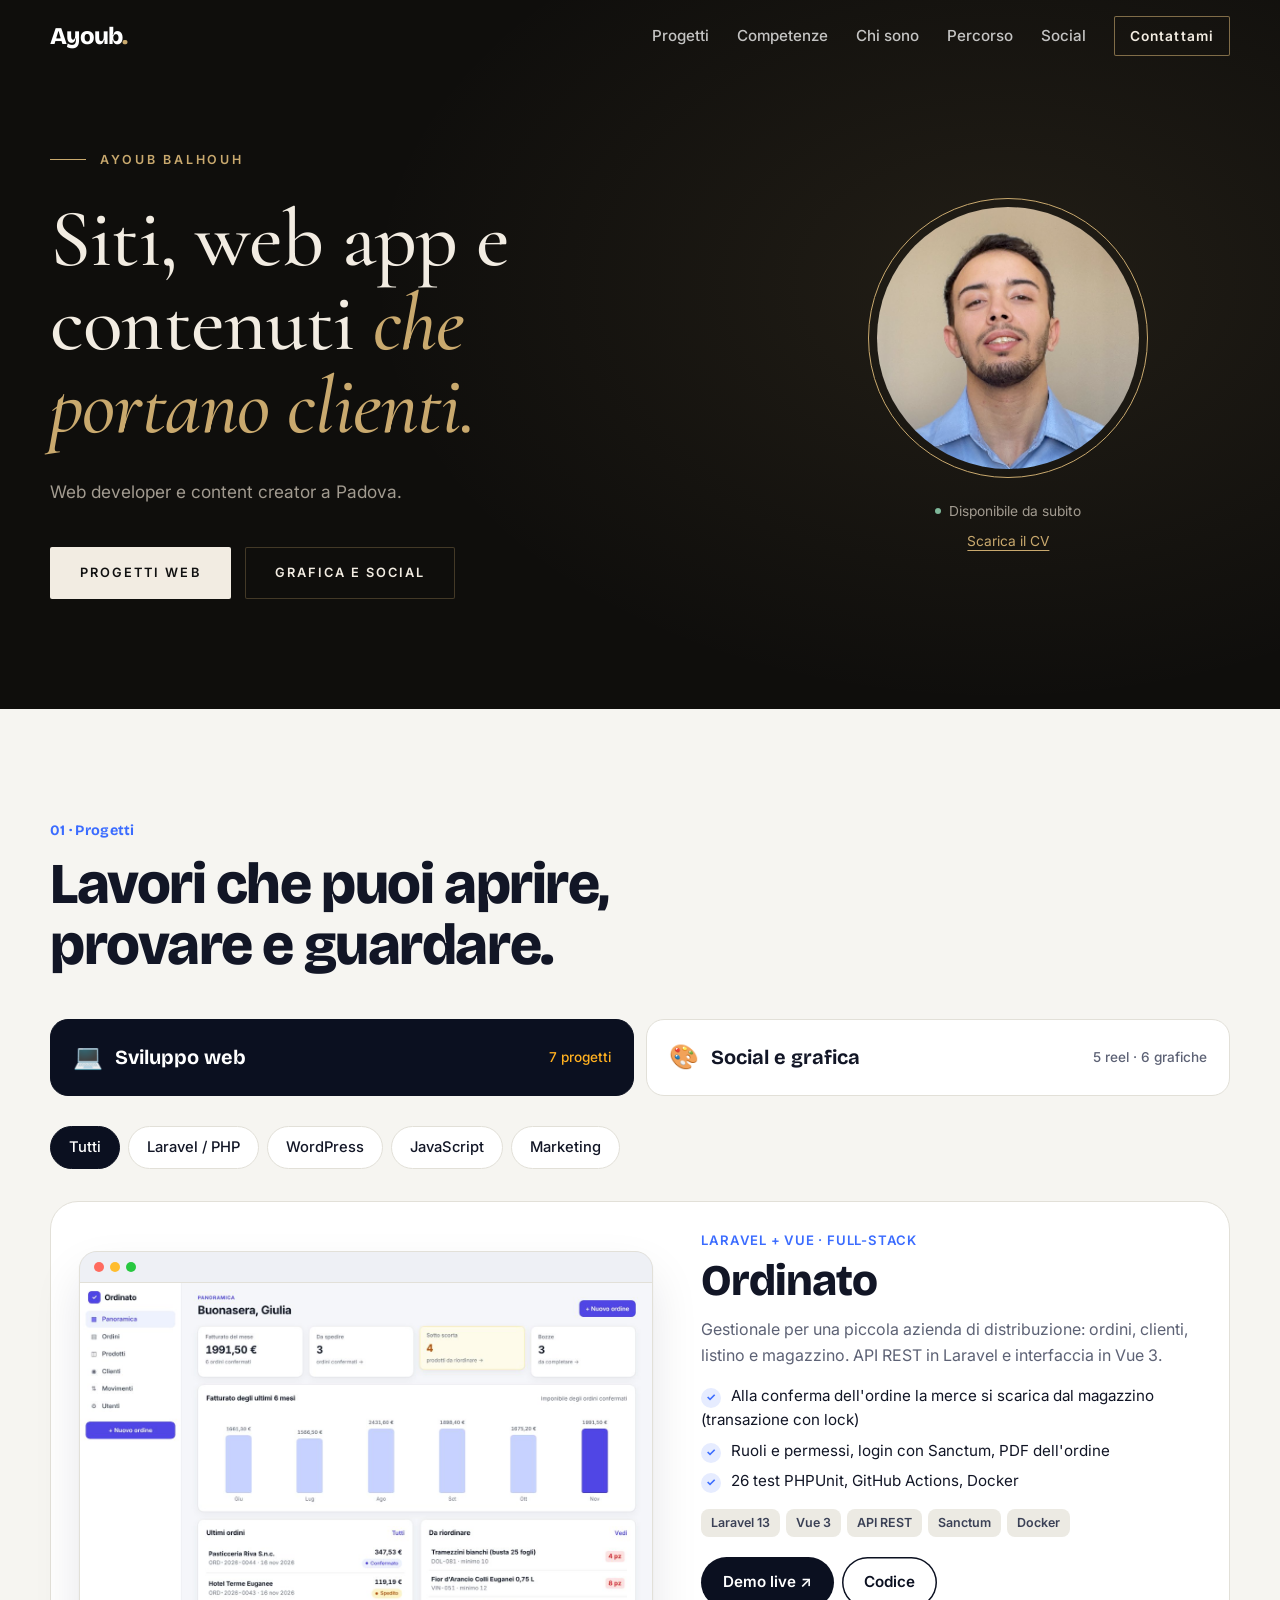
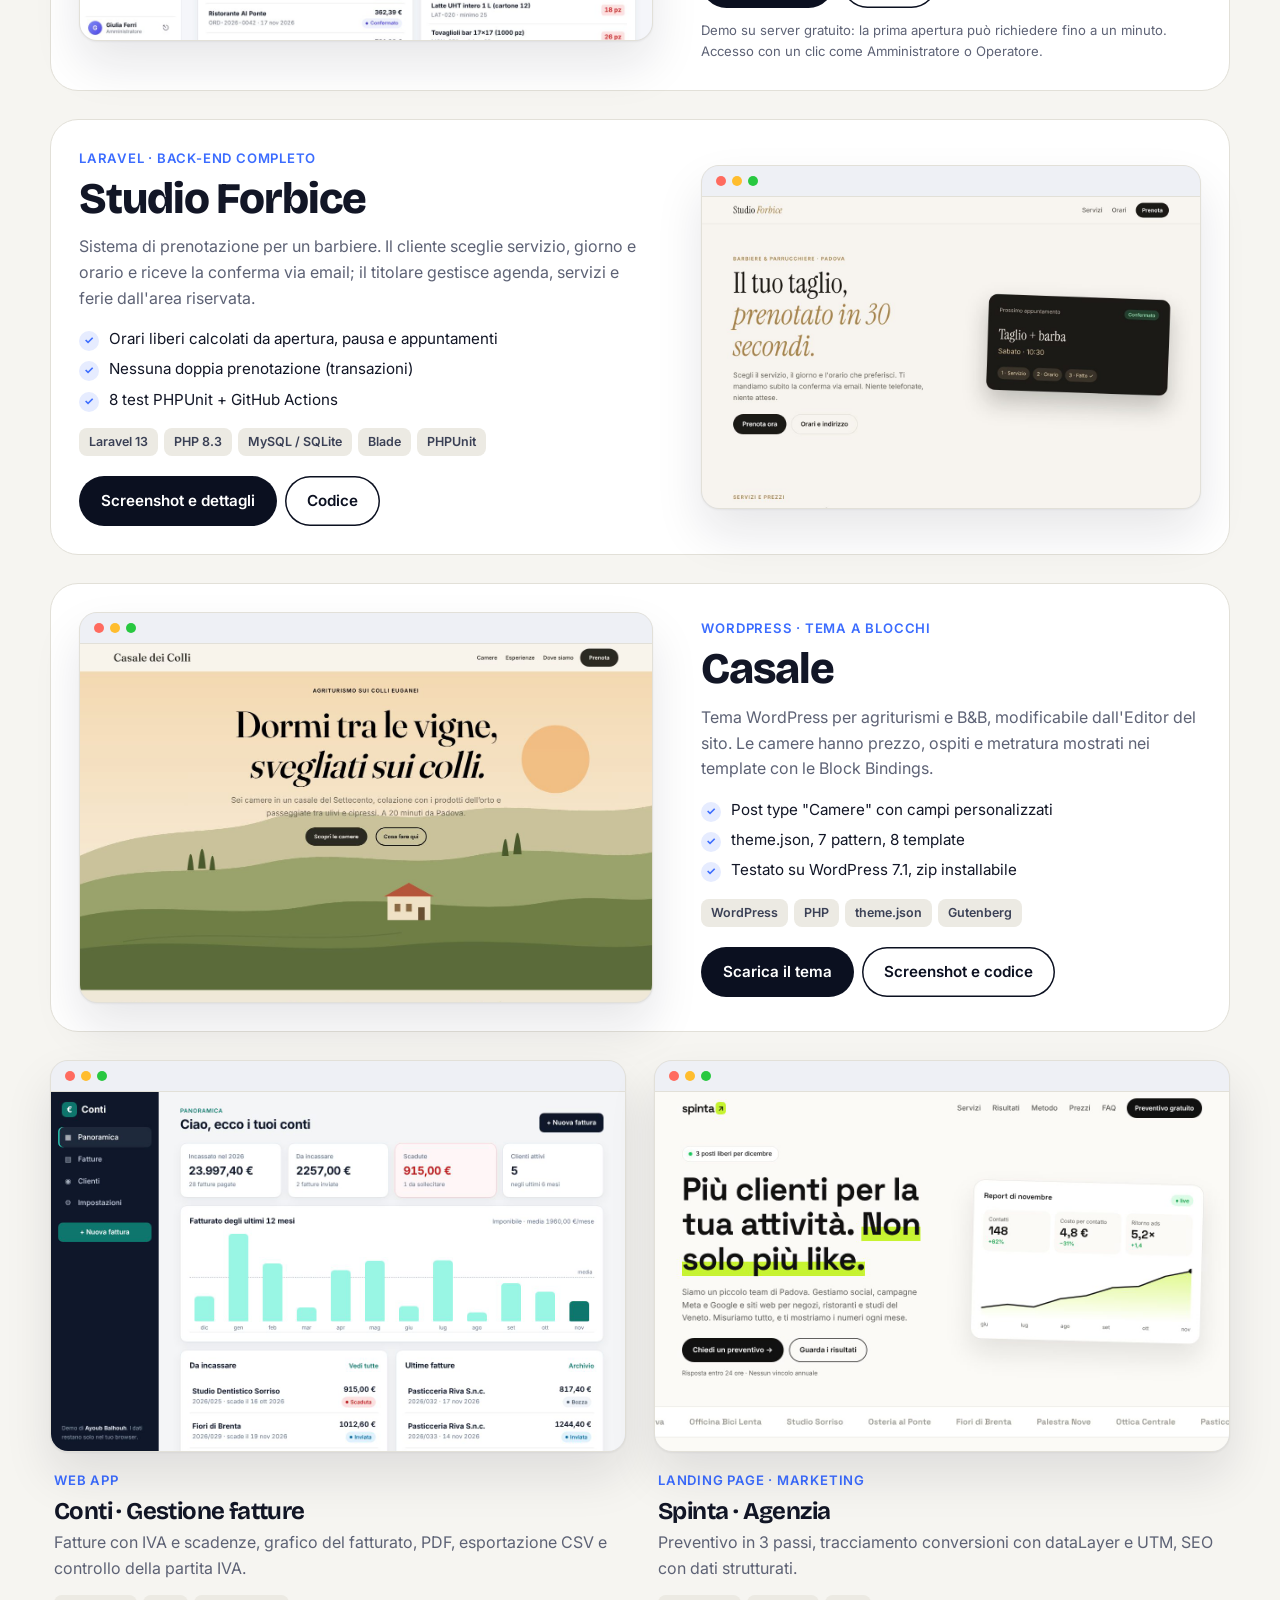
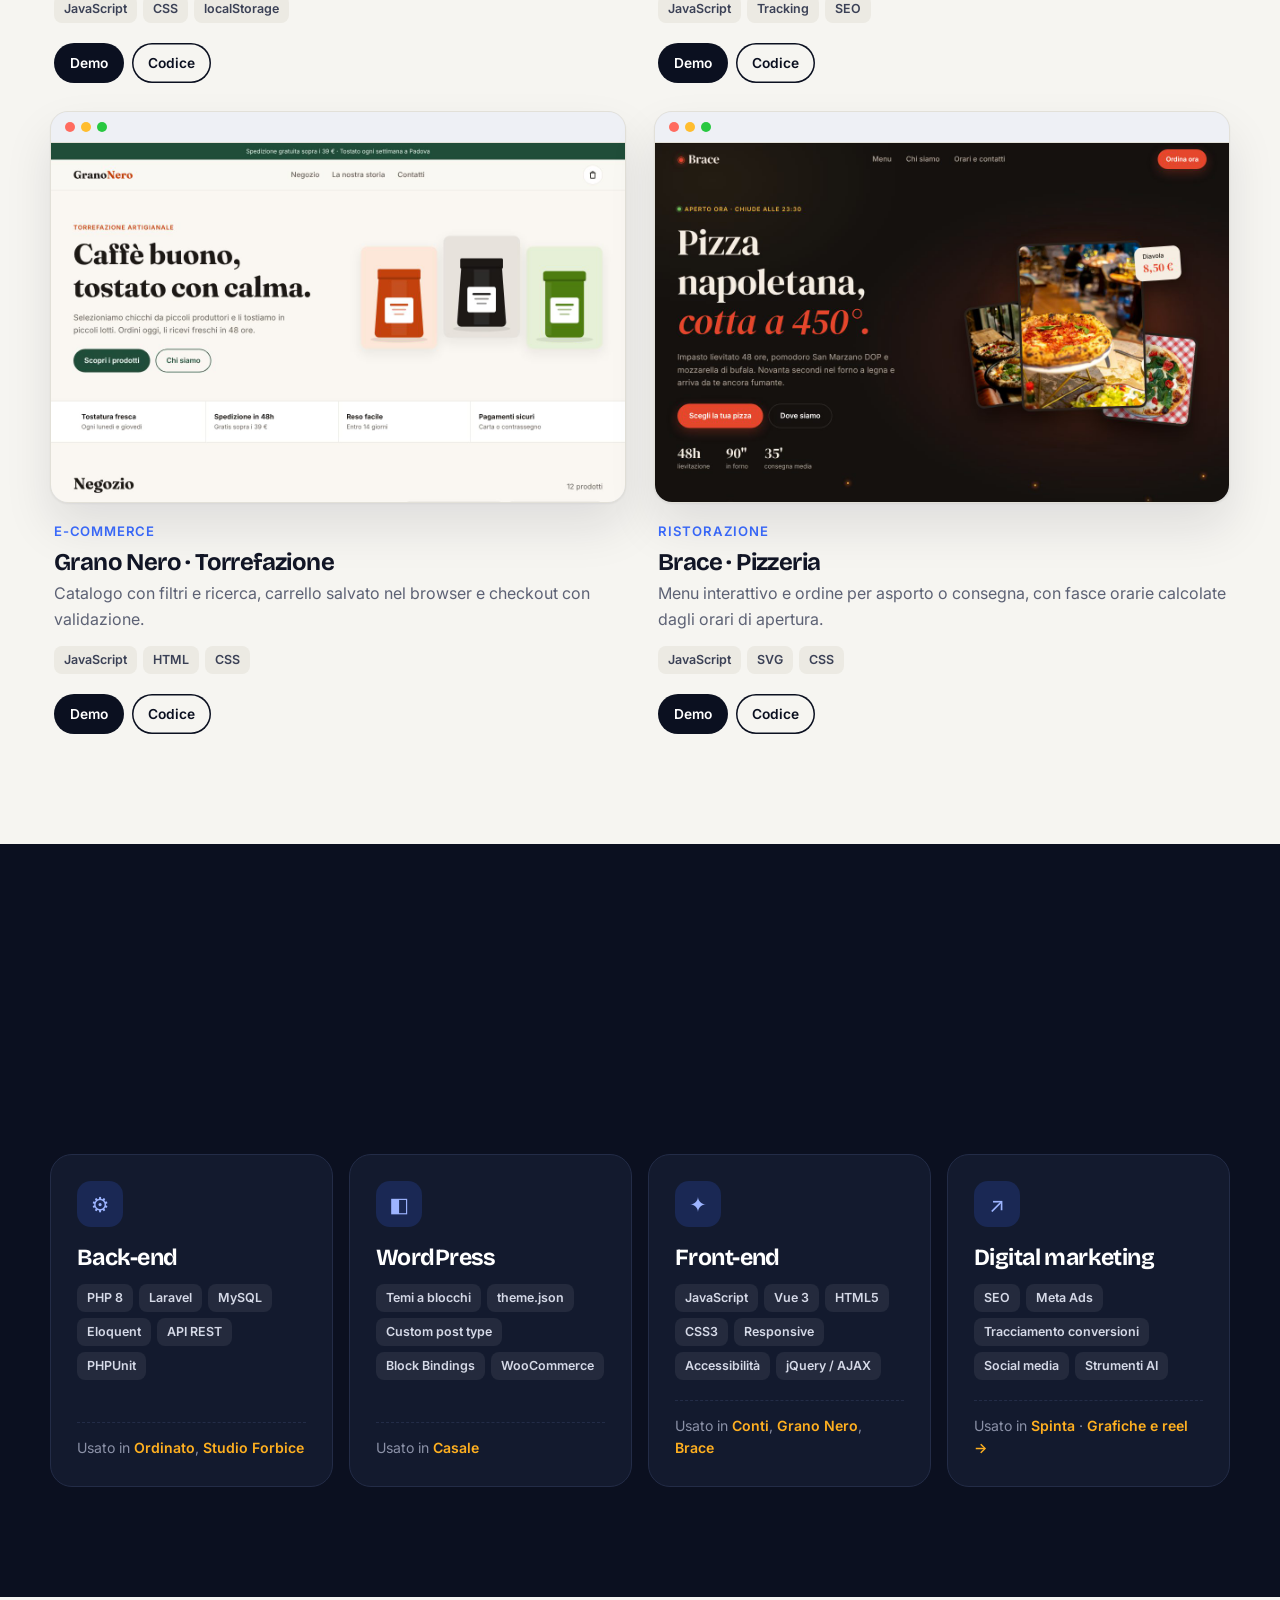
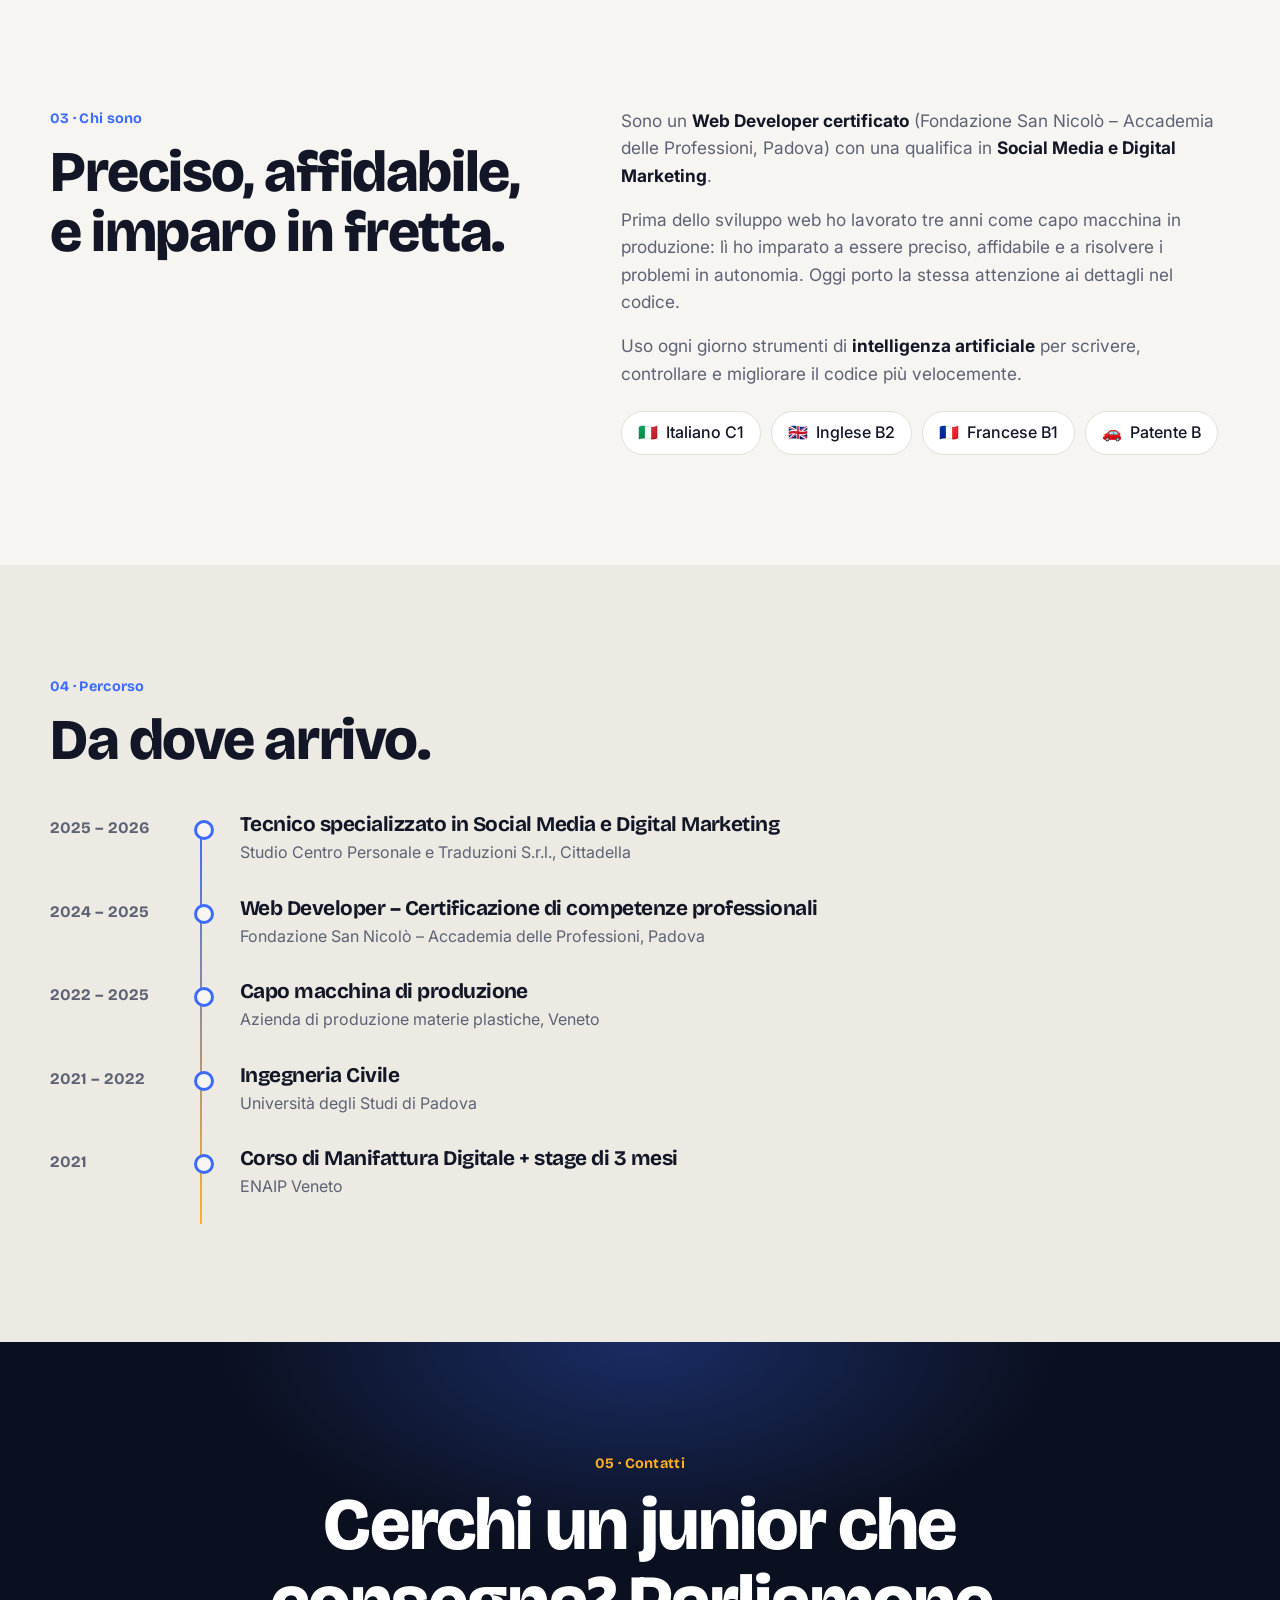
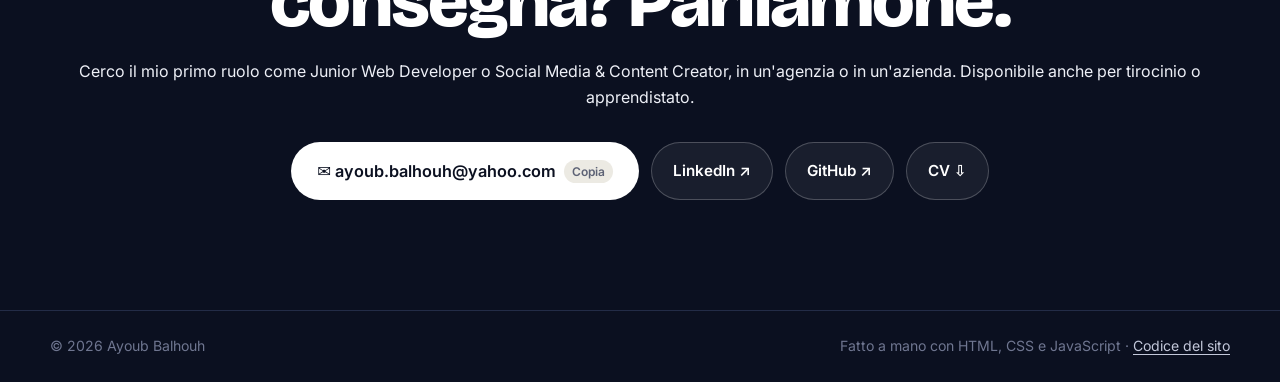
==== commit e072d61d: "Hero: foto più piccola, cerchio con bordo oro Co-Authored-By: Claude Opus 5.5 <noreply@anthropic.com" ====
--- a/index.html
+++ b/index.html
@@ -16,7 +16,7 @@
 <link rel="preconnect" href="https://fonts.googleapis.com">
 <link rel="preconnect" href="https://fonts.gstatic.com" crossorigin>
 <link href="https://fonts.googleapis.com/css2?family=Bricolage+Grotesque:opsz,wght@12..96,500;12..96,700;12..96,800&family=Cormorant+Garamond:ital,wght@0,500;0,600;1,500&family=Inter:wght@400;500;600&display=swap" rel="stylesheet">
-<link rel="stylesheet" href="style.css?v=3">
+<link rel="stylesheet" href="style.css?v=4">
 </head>
 <body>
 
--- a/style.css
+++ b/style.css
@@ -84,11 +84,10 @@
 .stats strong { display: block; font-family: var(--serif); font-size: 2.8rem; font-weight: 500; color: var(--lux-ivory); line-height: 1; }
 .stats span { font-size: .78rem; letter-spacing: .06em; color: var(--lux-muted); }
 
-.portrait { margin: 0; justify-self: center; width: min(400px, 100%); }
-.arch { position: relative; aspect-ratio: 4 / 5; border-radius: 999px 999px 4px 4px; overflow: hidden; background: #1a1815; }
-.arch::after { content: ""; position: absolute; inset: 10px; border: 1px solid rgba(242, 236, 226, .35); border-radius: 999px 999px 2px 2px; pointer-events: none; }
-.arch img { width: 100%; height: 100%; object-fit: cover; object-position: center 30%; filter: saturate(.85) contrast(1.03); }
-.portrait figcaption { display: flex; justify-content: space-between; align-items: center; gap: 12px; padding-top: 16px; border-top: 1px solid var(--lux-line); margin-top: 20px; font-size: .86rem; color: var(--lux-muted); }
+.portrait { margin: 0; justify-self: center; width: min(280px, 100%); text-align: center; }
+.arch { position: relative; aspect-ratio: 1; border-radius: 50%; padding: 8px; border: 1px solid var(--lux-gold); }
+.arch img { width: 100%; height: 100%; border-radius: 50%; object-fit: cover; object-position: center 25%; filter: saturate(.85) contrast(1.03); }
+.portrait figcaption { display: flex; flex-direction: column; align-items: center; gap: 8px; margin-top: 22px; font-size: .86rem; color: var(--lux-muted); }
 .avail { display: flex; align-items: center; gap: 8px; }
 .avail i { width: 6px; height: 6px; border-radius: 50%; background: #7fb89a; }
 .portrait figcaption a { color: var(--lux-gold); text-decoration: underline; text-underline-offset: 4px; }
@@ -233,7 +232,8 @@
   .menu-open .nav { background: var(--paper); color: var(--text); }
   .hero { padding: 112px 0 72px; }
   .hero-inner { grid-template-columns: 1fr; gap: 44px; }
-  .portrait { width: min(320px, 100%); justify-self: start; }
+  .portrait { width: 190px; justify-self: start; text-align: left; }
+  .portrait figcaption { align-items: flex-start; }
   .about { grid-template-columns: 1fr; gap: 24px; }
   .grid { grid-template-columns: 1fr; }
   .timeline::before { left: 6px; }
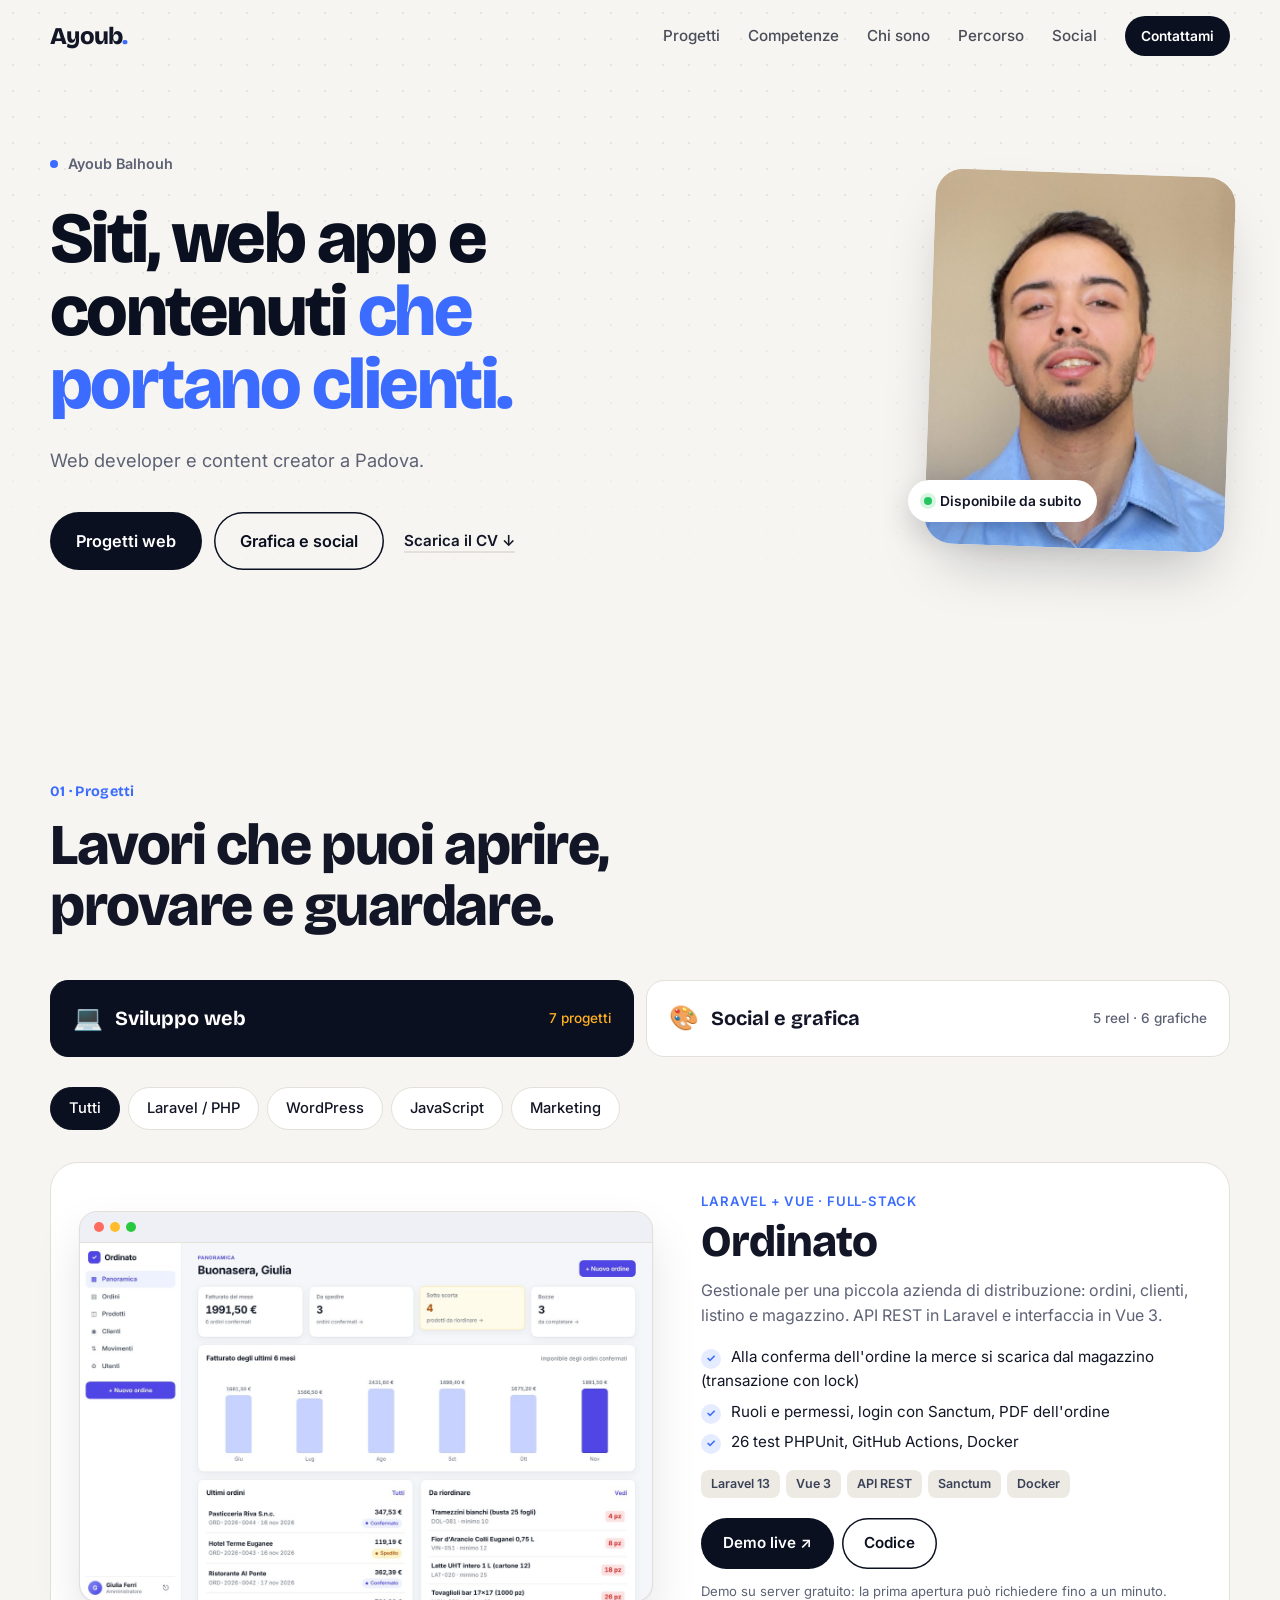
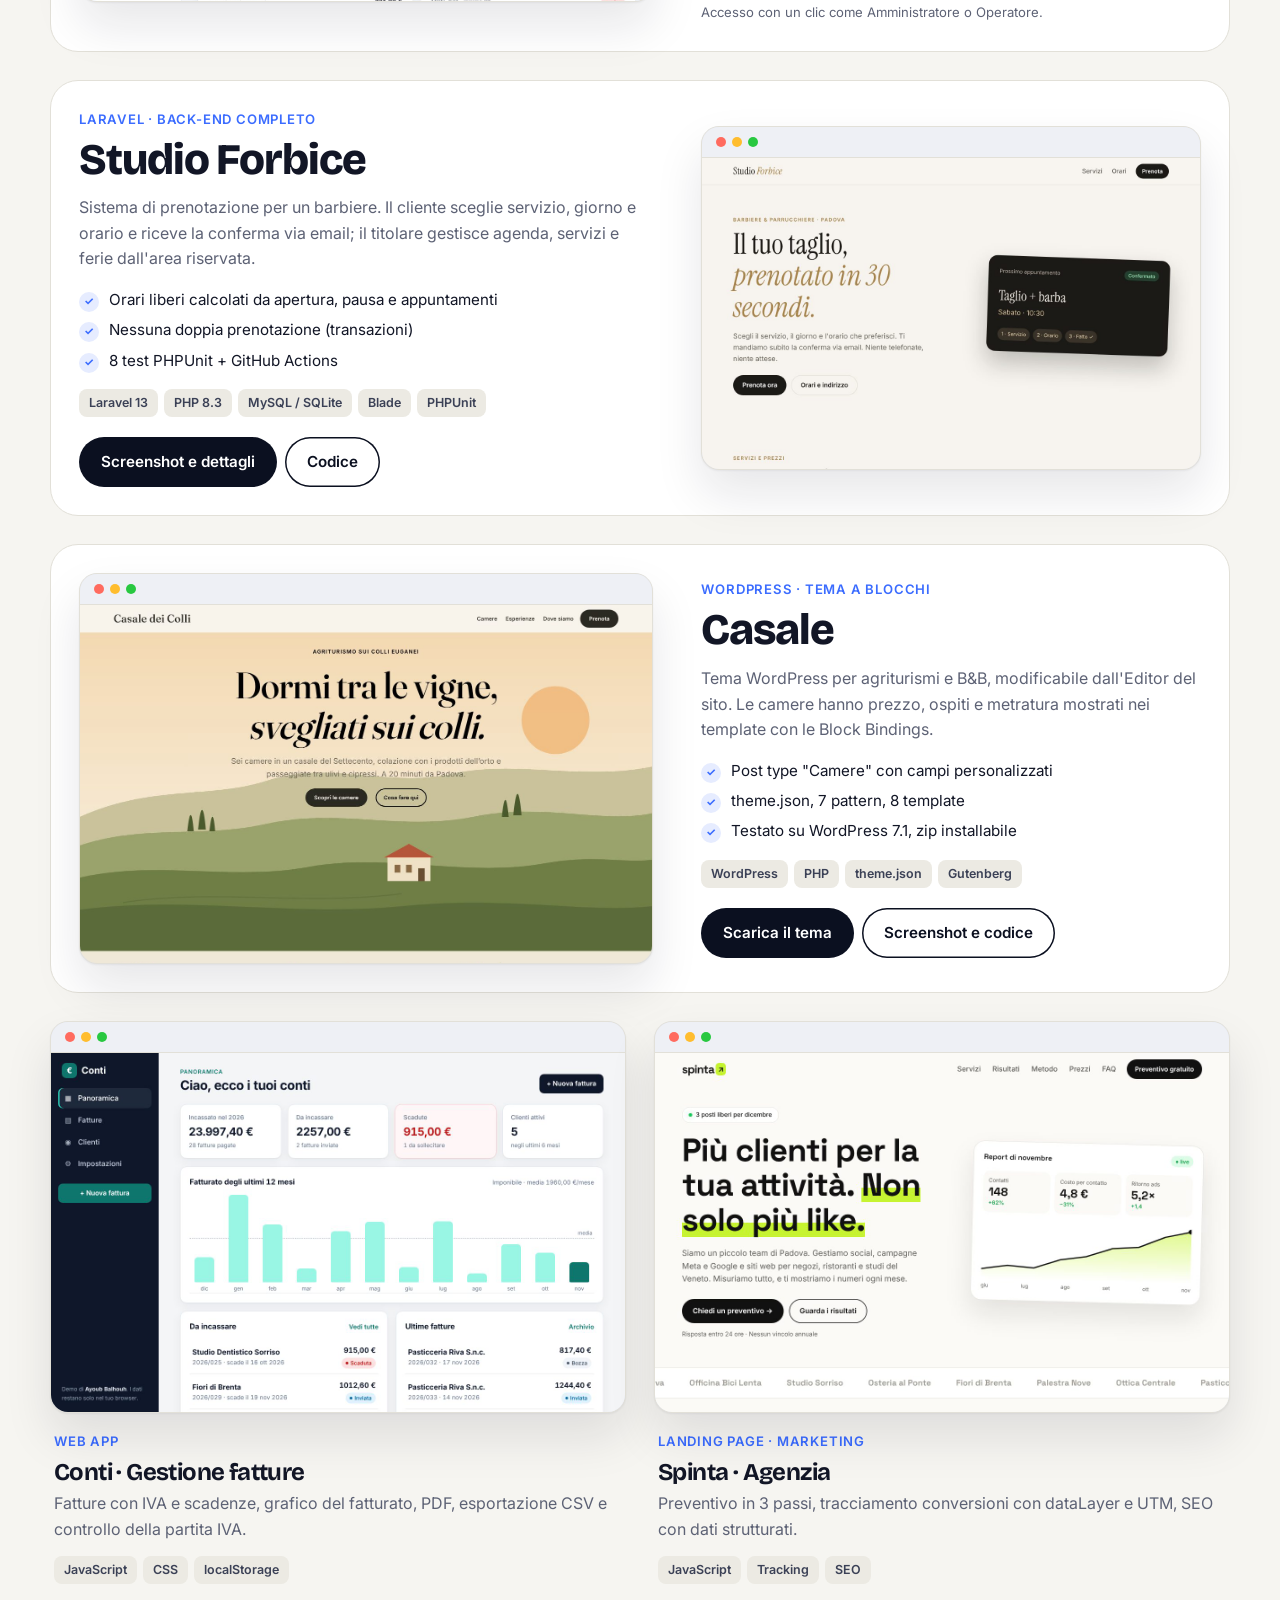
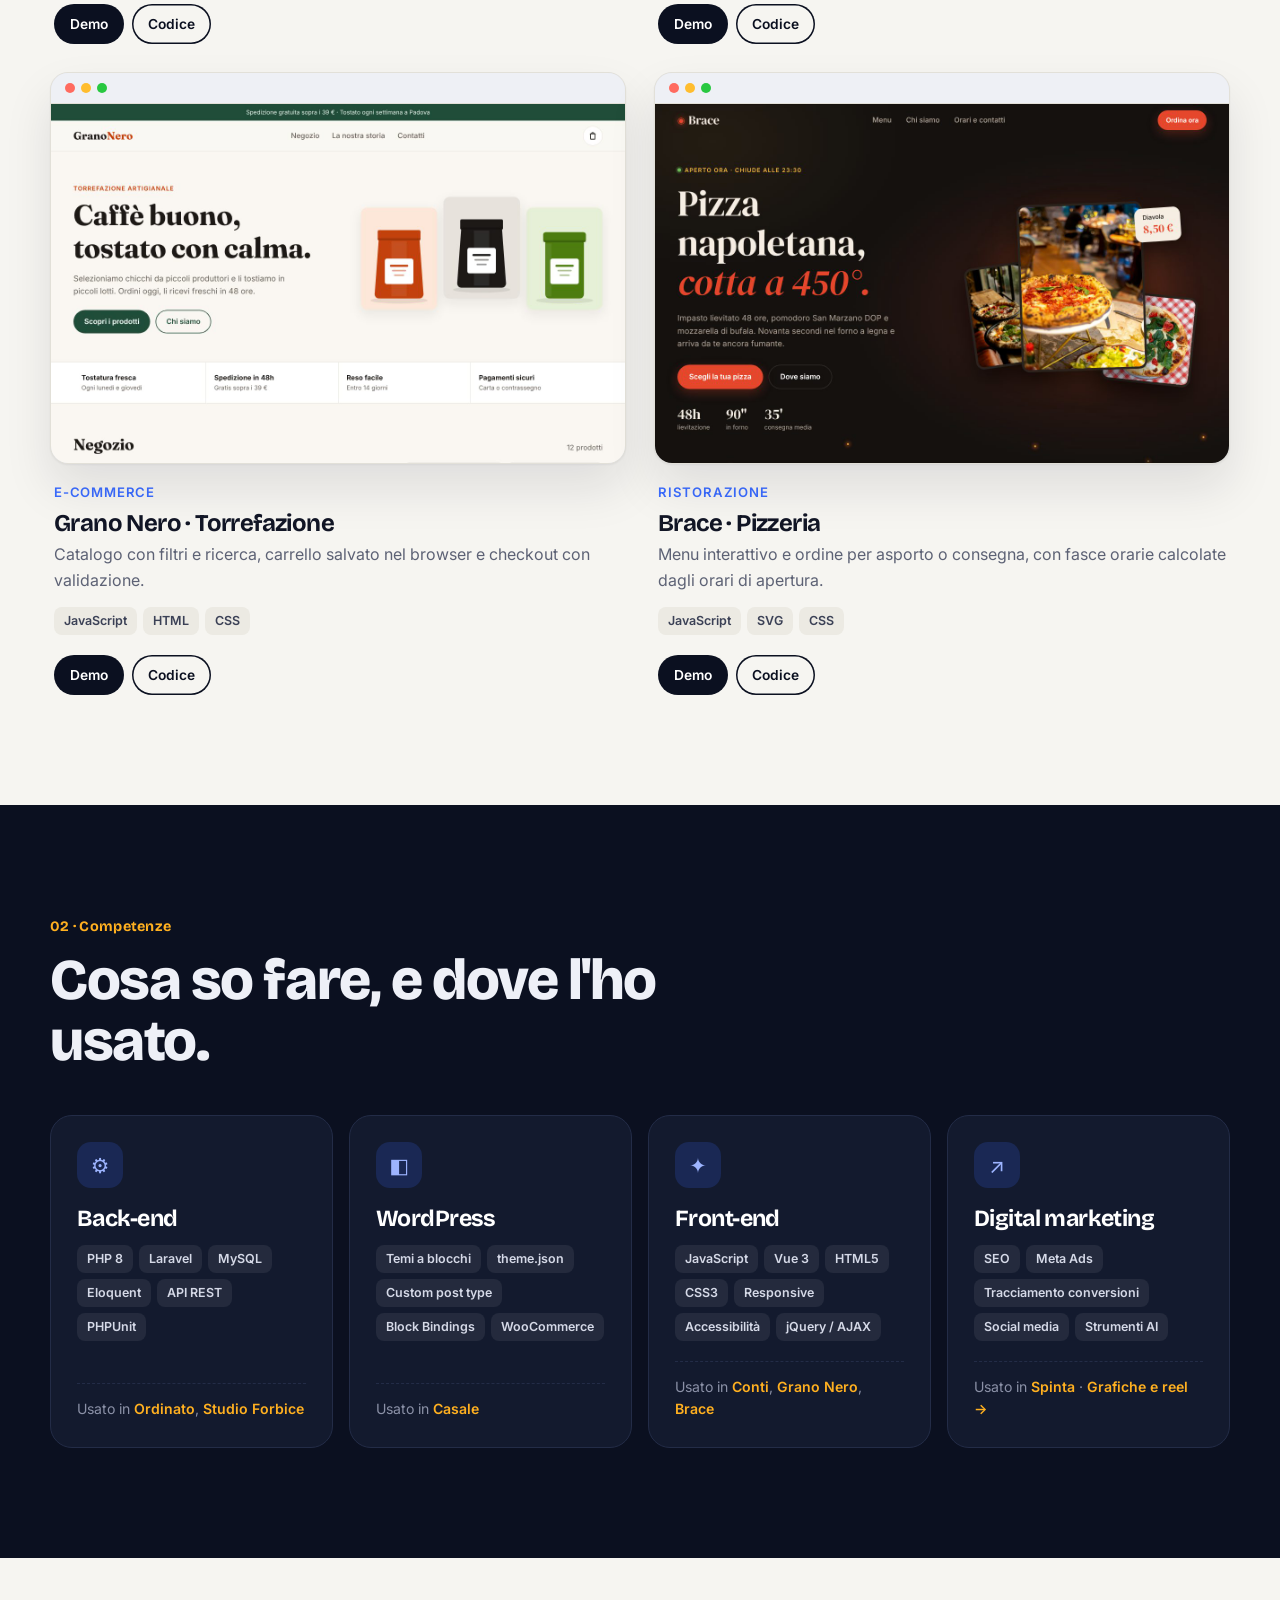
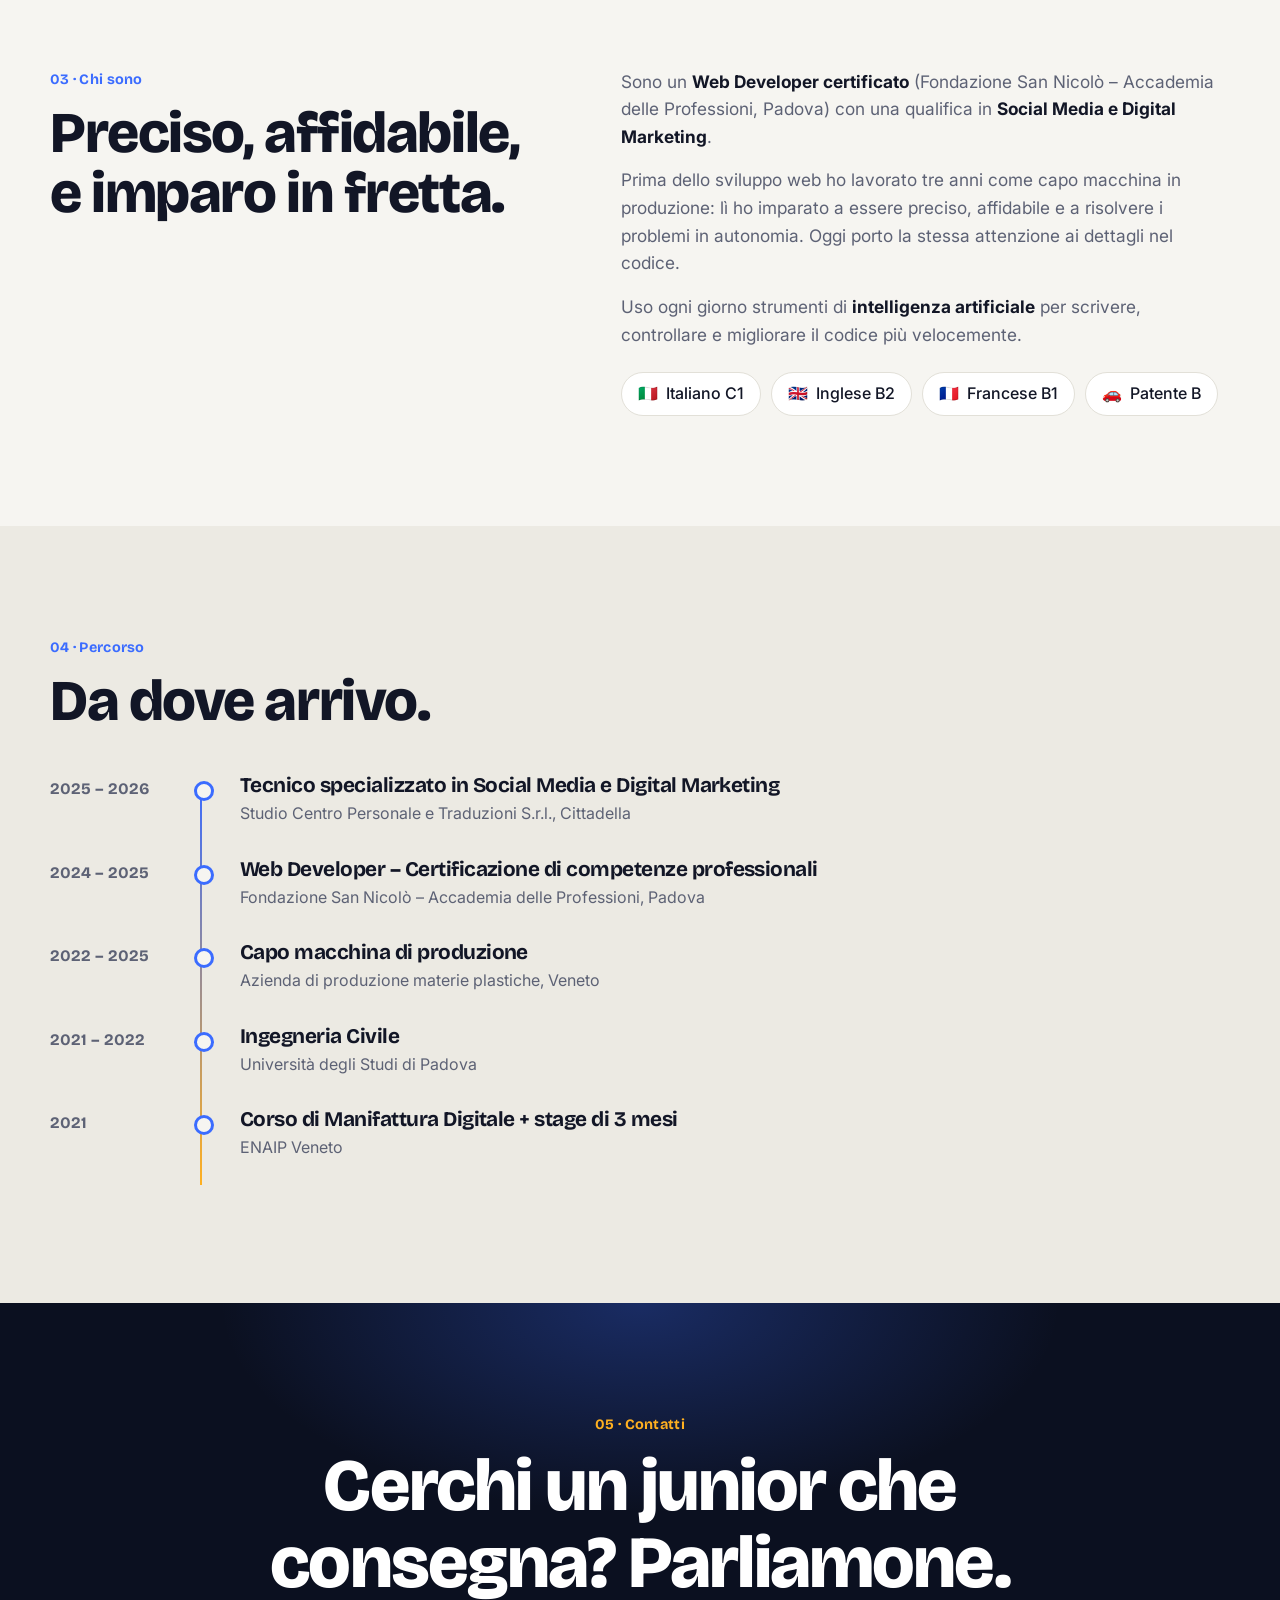
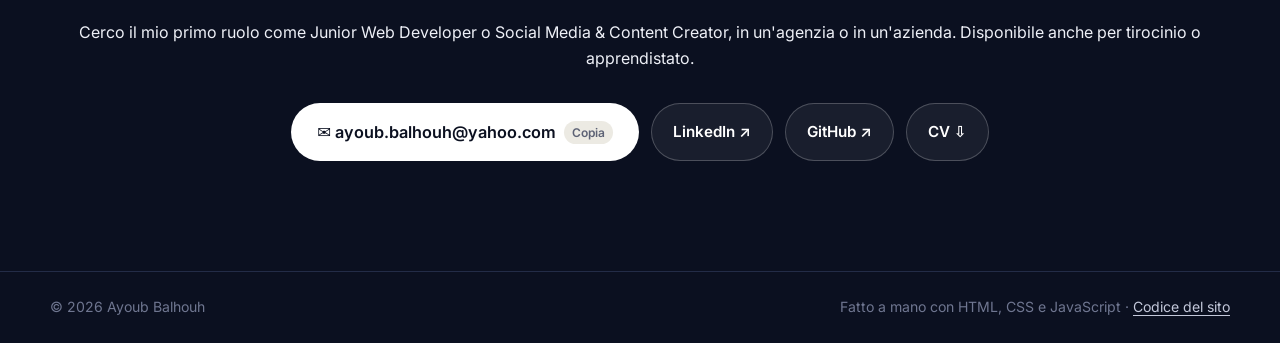
==== commit 4f75d675: "Hero: nuovo stile chiaro e moderno, foto in card arrotondata Co-Authored-By: Claude Opus 5.5 <norepl" ====
--- a/index.html
+++ b/index.html
@@ -15,8 +15,8 @@
 <link rel="icon" href="foto.png">
 <link rel="preconnect" href="https://fonts.googleapis.com">
 <link rel="preconnect" href="https://fonts.gstatic.com" crossorigin>
-<link href="https://fonts.googleapis.com/css2?family=Bricolage+Grotesque:opsz,wght@12..96,500;12..96,700;12..96,800&family=Cormorant+Garamond:ital,wght@0,500;0,600;1,500&family=Inter:wght@400;500;600&display=swap" rel="stylesheet">
-<link rel="stylesheet" href="style.css?v=4">
+<link href="https://fonts.googleapis.com/css2?family=Bricolage+Grotesque:opsz,wght@12..96,500;12..96,700;12..96,800&family=Inter:wght@400;500;600&display=swap" rel="stylesheet">
+<link rel="stylesheet" href="style.css?v=5">
 </head>
 <body>
 
@@ -47,14 +47,15 @@
         <h1>Siti, web app e contenuti <em>che portano clienti.</em></h1>
         <p class="lead">Web developer e content creator a Padova.</p>
         <div class="hero-actions">
-          <a href="#sviluppo" class="btn btn-lux">Progetti web</a>
-          <a href="#social" class="btn btn-lux-line">Grafica e social</a>
+          <a href="#sviluppo" class="btn btn-lg">Progetti web</a>
+          <a href="#social" class="btn btn-lg btn-outline">Grafica e social</a>
+          <a href="CV_Ayoub_Balhouh.pdf" class="cv-link" download>Scarica il CV ↓</a>
         </div>
       </div>
 
       <figure class="portrait">
-        <div class="arch"><img src="foto.png" alt="Foto di Ayoub Balhouh" width="440" height="560"></div>
-        <figcaption><span class="avail"><i></i> Disponibile da subito</span><a href="CV_Ayoub_Balhouh.pdf" download>Scarica il CV</a></figcaption>
+        <div class="photo"><img src="foto.png" alt="Foto di Ayoub Balhouh" width="440" height="560"></div>
+        <figcaption class="avail"><i></i> Disponibile da subito</figcaption>
       </figure>
     </div>
   </section>
--- a/style.css
+++ b/style.css
@@ -41,18 +41,15 @@
 .btn em { font-style: normal; font-size: .75rem; background: var(--soft); color: var(--muted); padding: 2px 8px; border-radius: 999px; }
 
 /* Navigazione */
-.nav { position: fixed; inset: 0 0 auto; z-index: 50; transition: background .25s, box-shadow .25s, color .25s; color: #fff; }
+.nav { position: fixed; inset: 0 0 auto; z-index: 50; transition: background .25s, box-shadow .25s, color .25s; color: var(--text); }
 .nav.scrolled { background: rgba(246, 245, 241, .88); backdrop-filter: blur(14px); box-shadow: 0 1px 0 var(--line); color: var(--text); }
 .nav-inner { height: 72px; display: flex; align-items: center; gap: 28px; }
 .logo { font-family: var(--head); font-weight: 800; font-size: 1.5rem; letter-spacing: -.03em; }
-.logo span { color: #c9a96e; }
+.logo span { color: var(--blue); }
 .links { display: flex; gap: 28px; margin-left: auto; font-weight: 500; font-size: .95rem; }
 .links a { opacity: .75; transition: opacity .15s; position: relative; }
 .links a:hover, .links a.active { opacity: 1; }
 .links a.active::after { content: ""; position: absolute; left: 0; right: 0; bottom: -6px; height: 2px; background: var(--amber); border-radius: 2px; }
-.nav-cta { background: transparent; color: #f2ece2; box-shadow: inset 0 0 0 1px rgba(201, 169, 110, .6); border-radius: 2px; letter-spacing: .08em; }
-.nav-cta:hover { background: #c9a96e; color: #111; box-shadow: none; }
-.nav.scrolled .nav-cta { background: var(--ink); color: #fff; box-shadow: none; }
 .menu-btn { display: none; width: 44px; height: 44px; position: relative; }
 .menu-btn span { position: absolute; left: 11px; right: 11px; height: 2px; background: currentColor; border-radius: 2px; transition: transform .2s, top .2s; }
 .menu-btn span:first-child { top: 17px; }
@@ -62,36 +59,24 @@
 
 /* Hero */
 /* Hero: nero caldo, serif elegante, accento champagne */
-.hero { --lux-bg: #0f0e0c; --lux-ivory: #f2ece2; --lux-muted: #a29b90; --lux-gold: #c9a96e; --lux-line: rgba(201, 169, 110, .28);
-  --serif: "Cormorant Garamond", "Times New Roman", Georgia, serif;
-  position: relative; background: var(--lux-bg); color: var(--lux-ivory); padding: 150px 0 110px; overflow: hidden; }
-.hero-bg { position: absolute; inset: 0; pointer-events: none; background: radial-gradient(900px 600px at 78% 40%, rgba(201, 169, 110, .10), transparent 70%); }
-.hero-inner { position: relative; display: grid; grid-template-columns: 1.2fr .8fr; gap: 72px; align-items: center; }
-.kicker { font-size: .78rem; font-weight: 600; letter-spacing: .22em; text-transform: uppercase; color: var(--lux-gold); margin-bottom: 28px; display: flex; align-items: center; gap: 14px; }
-.kicker::before { content: ""; width: 36px; height: 1px; background: var(--lux-gold); }
-.hero h1 { font-family: var(--serif); font-weight: 500; font-size: clamp(3rem, 6.4vw, 5.6rem); line-height: 1.02; letter-spacing: -.01em; color: var(--lux-ivory); margin-bottom: 28px; text-wrap: balance; }
-.hero h1 em { font-style: italic; color: var(--lux-gold); }
-.hero .lead { font-size: 1.08rem; line-height: 1.75; color: var(--lux-muted); max-width: 540px; }
-.hero-actions { display: flex; flex-wrap: wrap; gap: 14px; margin-top: 40px; }
-.btn-lux, .btn-lux-line { border-radius: 2px; padding: 16px 30px; font-size: .8rem; font-weight: 600; letter-spacing: .16em; text-transform: uppercase; box-shadow: none; }
-.btn-lux { background: var(--lux-ivory); color: #111; }
-.btn-lux:hover { background: var(--lux-gold); color: #111; box-shadow: none; transform: none; }
-.btn-lux-line { background: transparent; color: var(--lux-ivory); box-shadow: inset 0 0 0 1px var(--lux-line); }
-.btn-lux-line:hover { background: transparent; color: var(--lux-gold); box-shadow: inset 0 0 0 1px var(--lux-gold); transform: none; }
-.stats { list-style: none; display: flex; gap: 0; border-top: 1px solid var(--lux-line); padding-top: 26px; max-width: 540px; }
-.stats li { flex: 1; padding-right: 20px; }
-.stats li + li { border-left: 1px solid var(--lux-line); padding-left: 24px; }
-.stats strong { display: block; font-family: var(--serif); font-size: 2.8rem; font-weight: 500; color: var(--lux-ivory); line-height: 1; }
-.stats span { font-size: .78rem; letter-spacing: .06em; color: var(--lux-muted); }
-
-.portrait { margin: 0; justify-self: center; width: min(280px, 100%); text-align: center; }
-.arch { position: relative; aspect-ratio: 1; border-radius: 50%; padding: 8px; border: 1px solid var(--lux-gold); }
-.arch img { width: 100%; height: 100%; border-radius: 50%; object-fit: cover; object-position: center 25%; filter: saturate(.85) contrast(1.03); }
-.portrait figcaption { display: flex; flex-direction: column; align-items: center; gap: 8px; margin-top: 22px; font-size: .86rem; color: var(--lux-muted); }
-.avail { display: flex; align-items: center; gap: 8px; }
-.avail i { width: 6px; height: 6px; border-radius: 50%; background: #7fb89a; }
-.portrait figcaption a { color: var(--lux-gold); text-decoration: underline; text-underline-offset: 4px; }
-.portrait figcaption a:hover { color: var(--lux-ivory); }
+.hero { position: relative; background: var(--paper); color: var(--text); padding: 150px 0 100px; overflow: hidden; }
+.hero-bg { position: absolute; inset: 0; pointer-events: none; background-image: radial-gradient(rgba(11, 16, 32, .07) 1px, transparent 1px); background-size: 26px 26px; mask-image: linear-gradient(to bottom, #000 30%, transparent 95%); }
+.hero-inner { position: relative; display: grid; grid-template-columns: 1.25fr .75fr; gap: 64px; align-items: center; }
+.kicker { display: inline-flex; align-items: center; gap: 10px; font-size: .9rem; font-weight: 600; color: var(--muted); margin-bottom: 26px; }
+.kicker::before { content: ""; width: 8px; height: 8px; border-radius: 50%; background: var(--blue); }
+.hero h1 { font-family: var(--head); font-weight: 800; font-size: clamp(2.6rem, 5.6vw, 4.8rem); line-height: 1.02; letter-spacing: -.035em; color: var(--ink); margin-bottom: 24px; text-wrap: balance; }
+.hero h1 em { font-style: normal; color: var(--blue); }
+.hero .lead { font-size: 1.15rem; line-height: 1.7; color: var(--muted); max-width: 520px; }
+.hero-actions { display: flex; flex-wrap: wrap; align-items: center; gap: 12px; margin-top: 36px; }
+.cv-link { margin-left: 8px; font-weight: 600; font-size: .95rem; color: var(--text); text-decoration: underline; text-decoration-color: var(--line); text-decoration-thickness: 2px; text-underline-offset: 5px; transition: text-decoration-color .15s; }
+.cv-link:hover { text-decoration-color: var(--blue); }
+
+.portrait { position: relative; margin: 0; justify-self: end; width: min(300px, 100%); }
+.photo { aspect-ratio: 4 / 5; border-radius: 28px; overflow: hidden; background: var(--soft); box-shadow: 0 30px 60px -20px rgba(11, 16, 32, .28); transform: rotate(2deg); transition: transform .3s; }
+.portrait:hover .photo { transform: rotate(0); }
+.photo img { width: 100%; height: 100%; object-fit: cover; object-position: center 20%; }
+.avail { position: absolute; left: -22px; bottom: 26px; display: flex; align-items: center; gap: 8px; padding: 10px 16px; border-radius: 999px; background: var(--surface); box-shadow: 0 12px 30px rgba(11, 16, 32, .14); font-size: .86rem; font-weight: 600; color: var(--text); }
+.avail i { width: 8px; height: 8px; border-radius: 50%; background: #22c55e; box-shadow: 0 0 0 4px rgba(34, 197, 94, .18); }
 
 /* Sezioni */
 .section { padding: 110px 0; }
@@ -232,8 +217,7 @@
   .menu-open .nav { background: var(--paper); color: var(--text); }
   .hero { padding: 112px 0 72px; }
   .hero-inner { grid-template-columns: 1fr; gap: 44px; }
-  .portrait { width: 190px; justify-self: start; text-align: left; }
-  .portrait figcaption { align-items: flex-start; }
+  .portrait { width: 200px; justify-self: start; margin-left: 22px; }
   .about { grid-template-columns: 1fr; gap: 24px; }
   .grid { grid-template-columns: 1fr; }
   .timeline::before { left: 6px; }
@@ -248,7 +232,6 @@
   .stats li { padding-right: 12px; }
   .stats li + li { padding-left: 14px; }
   .stats strong { font-size: 2.1rem; }
-  .btn-lux, .btn-lux-line { flex: 1; text-align: center; padding: 15px 18px; }
   .skills { grid-template-columns: 1fr; }
   .featured { padding: 16px; border-radius: 22px; }
   .contact-actions .btn-lg { white-space: normal; }
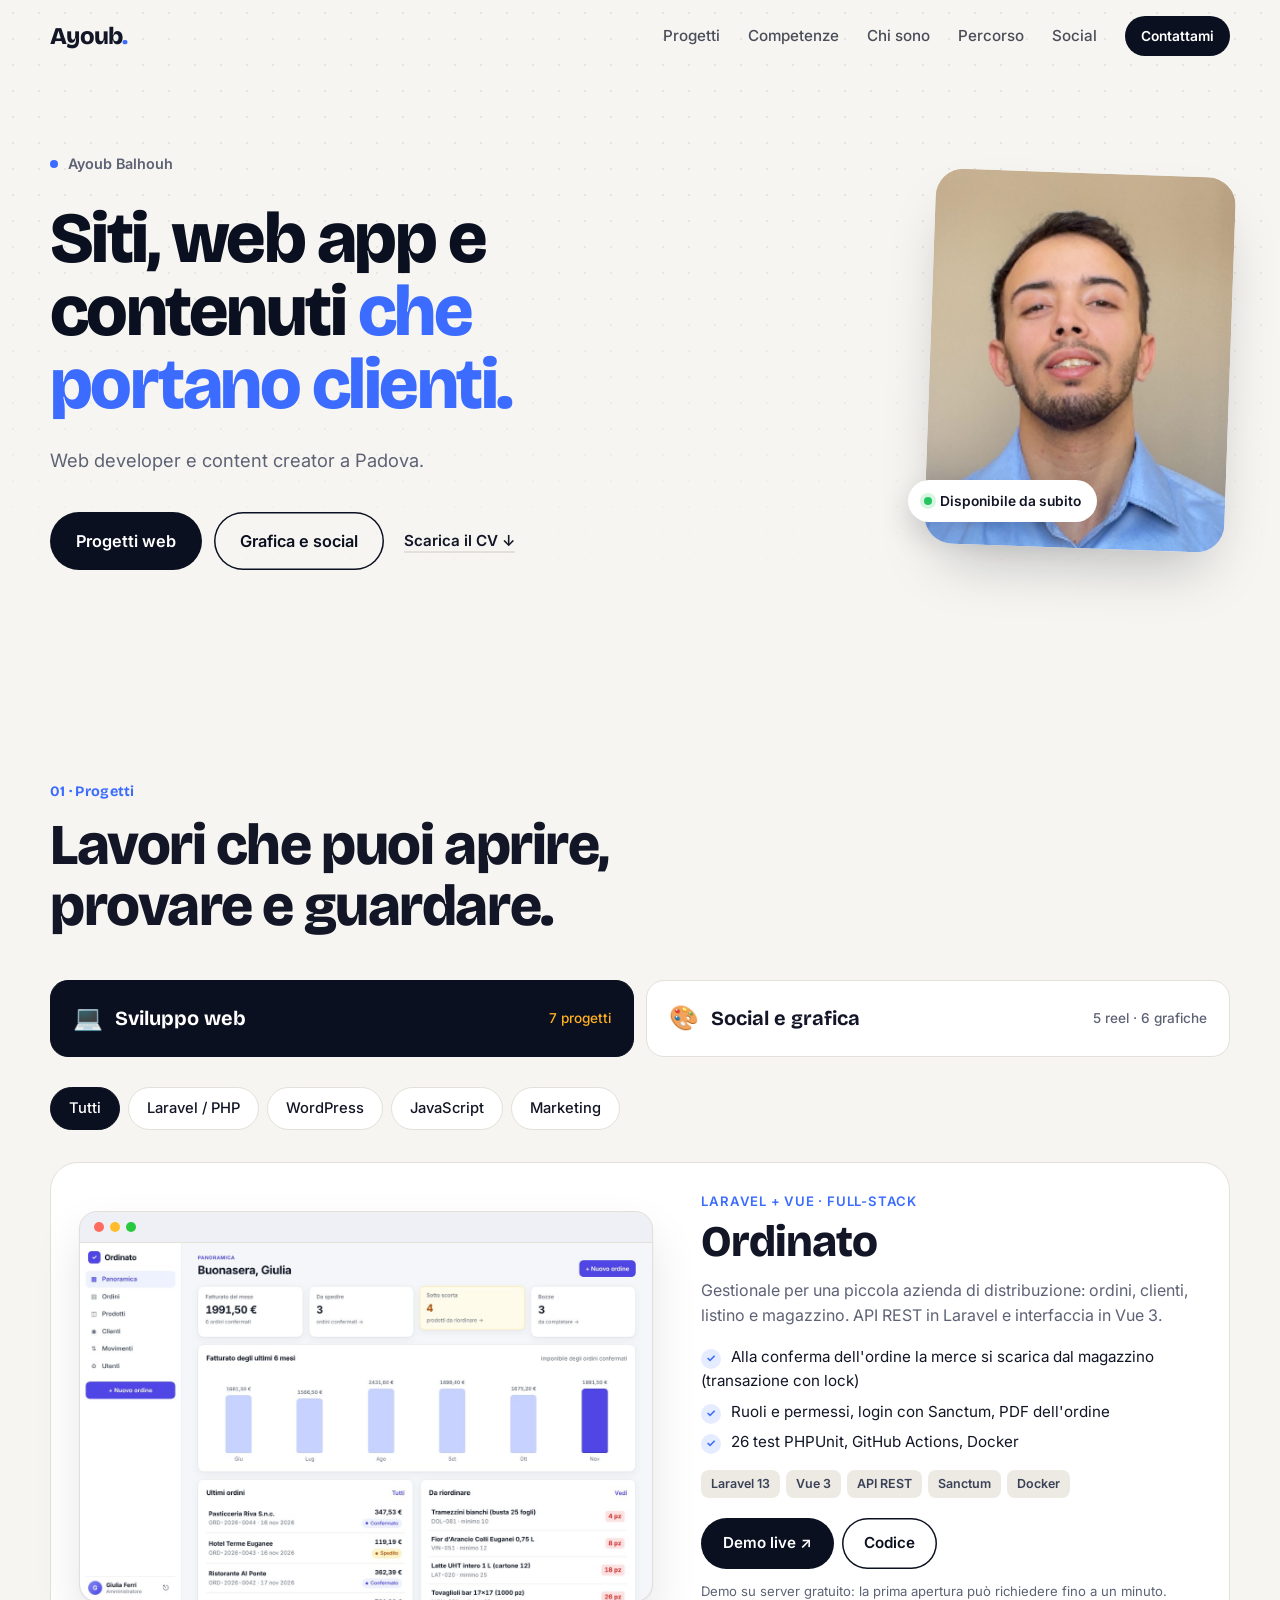
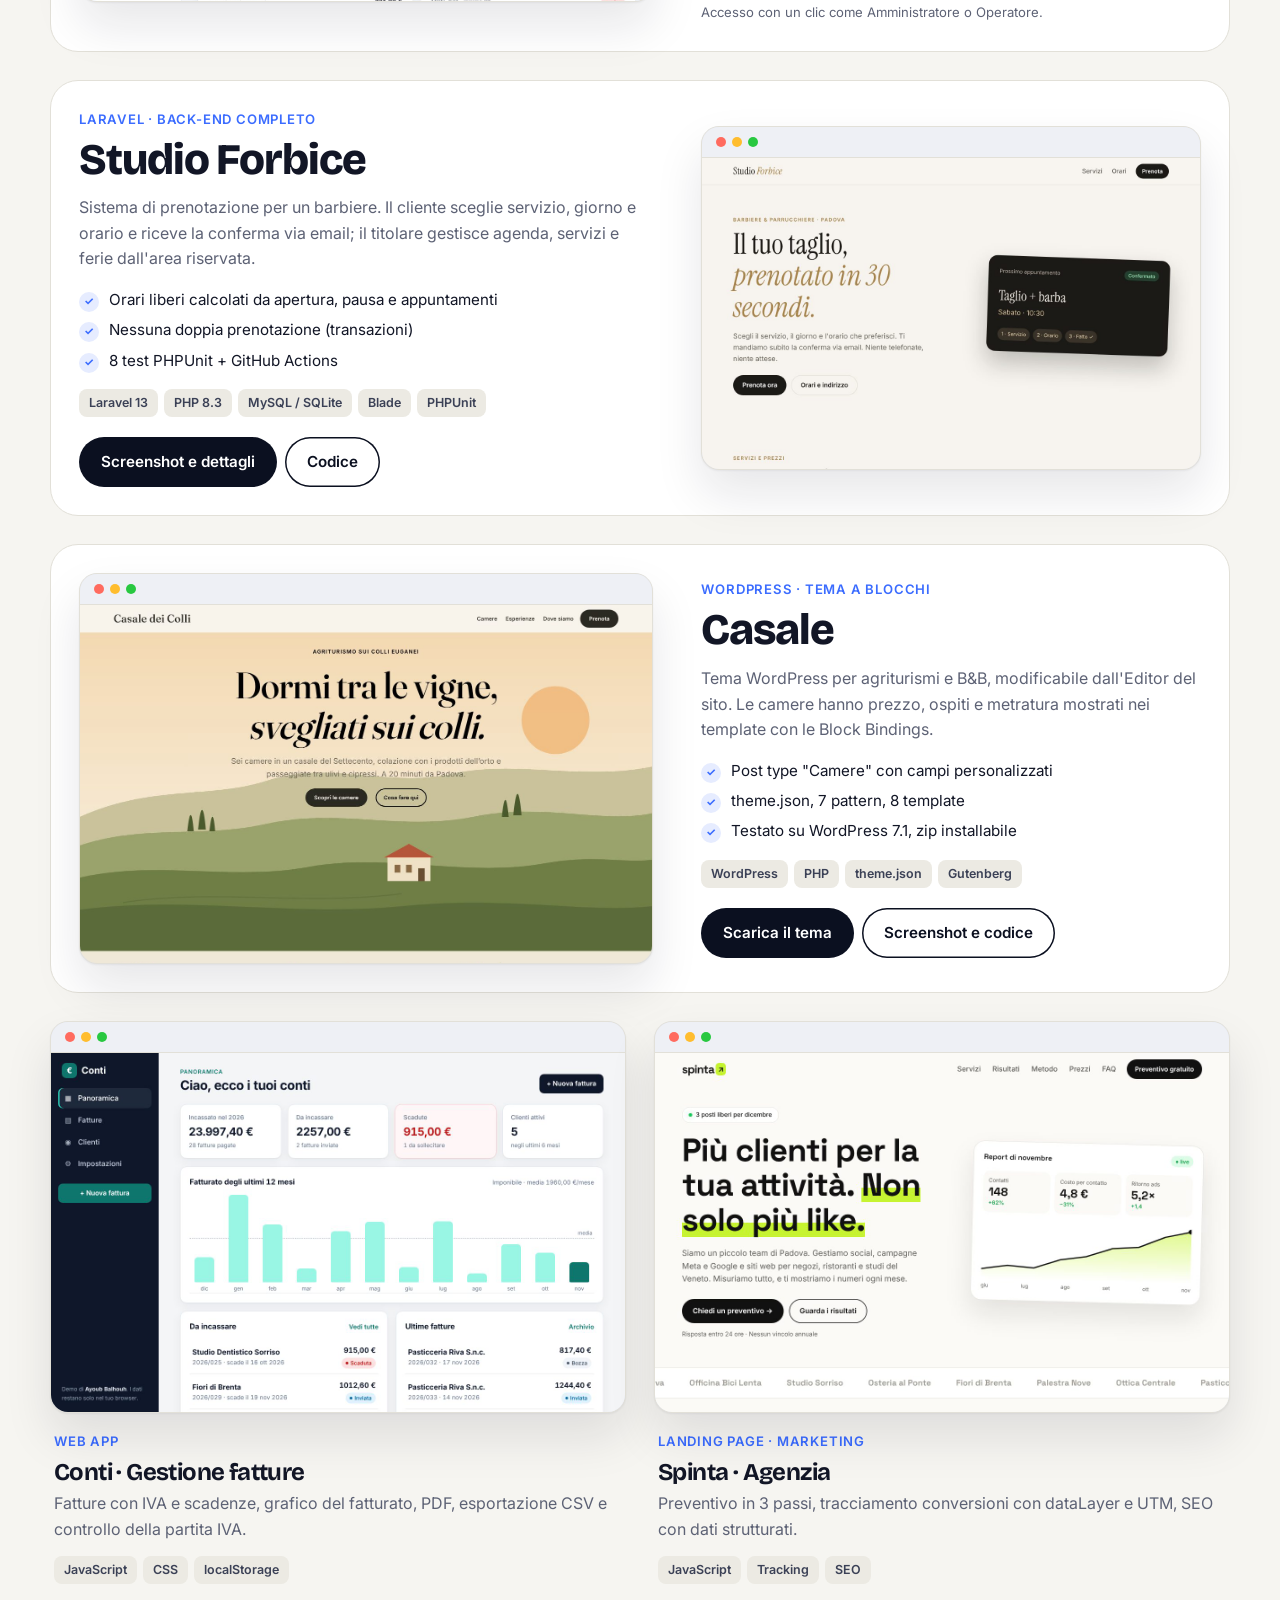
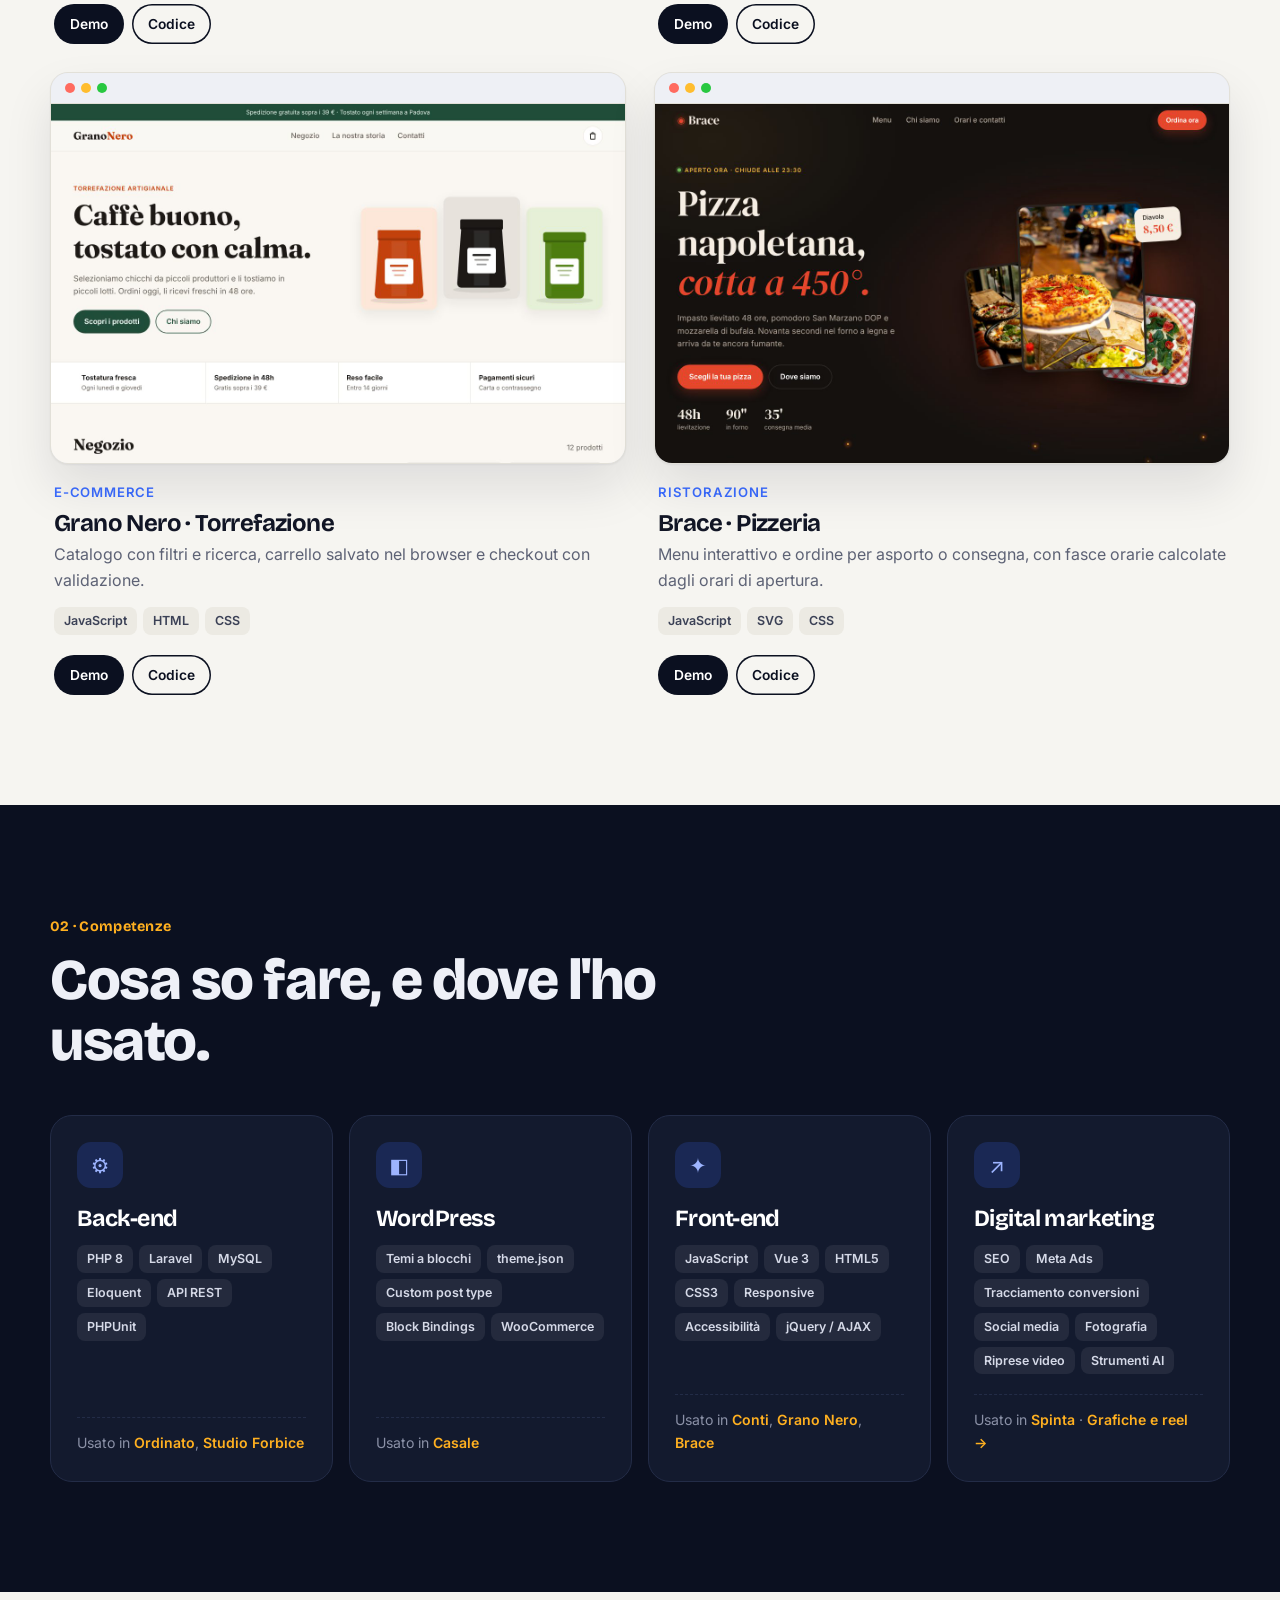
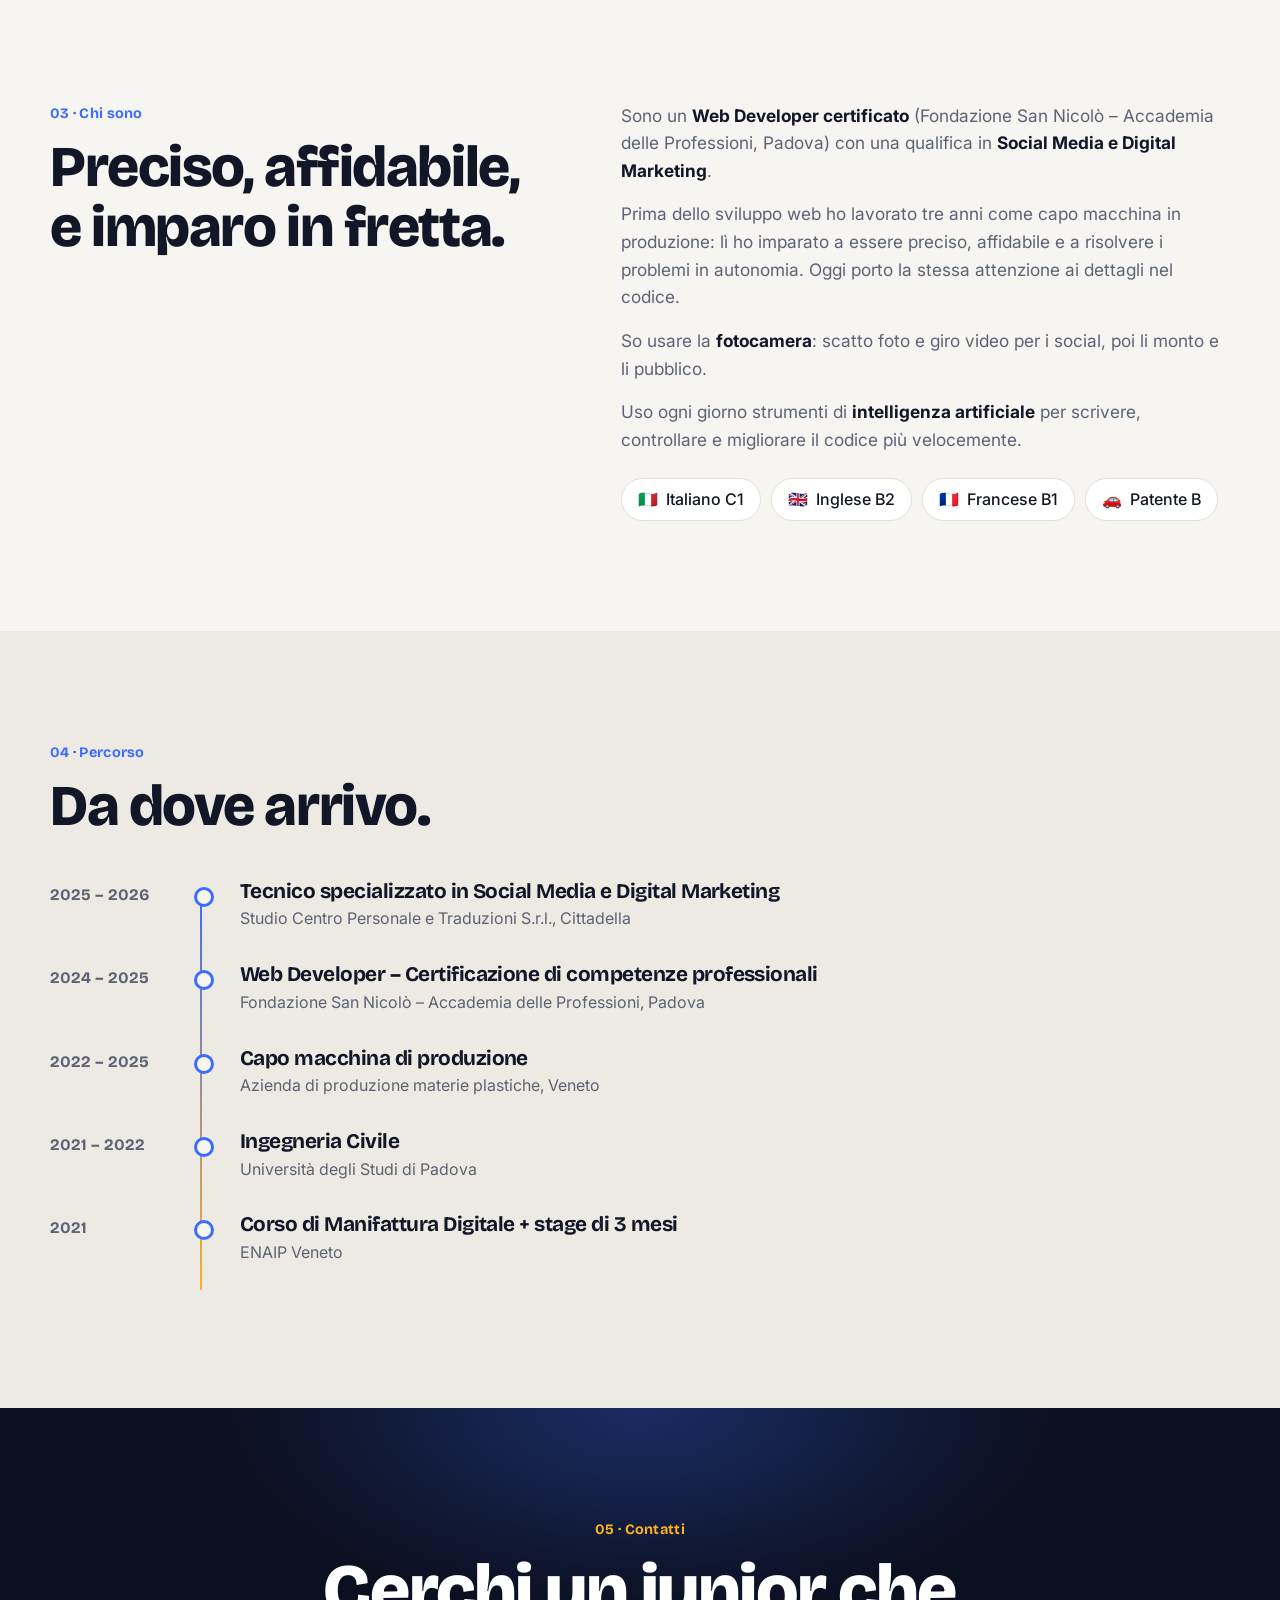
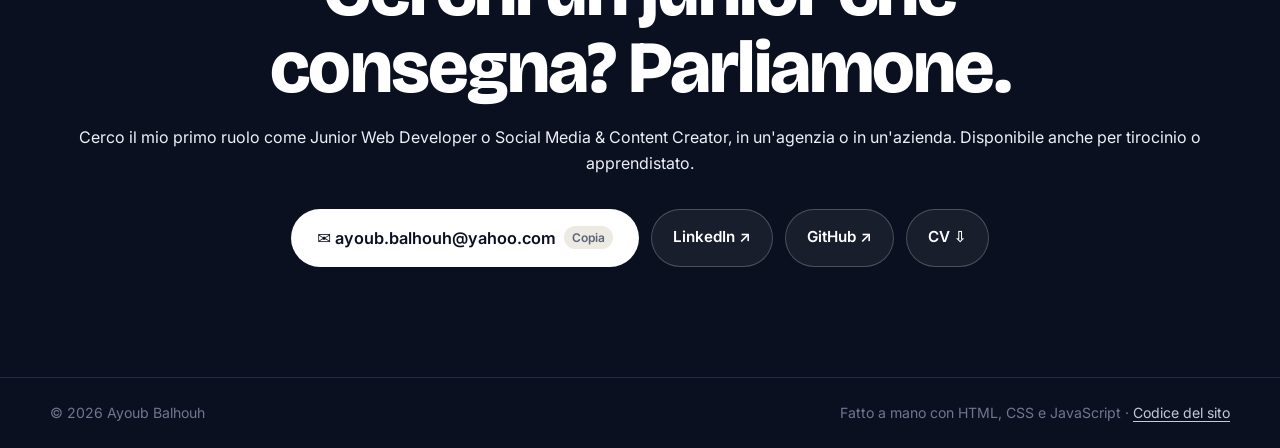
==== commit cfeafb77: "Aggiunte fotografia e riprese video alle competenze Co-Authored-By: Claude Opus 5.5 <noreply@anthrop" ====
--- a/index.html
+++ b/index.html
@@ -280,7 +280,7 @@
         <article class="skill">
           <span class="s-num">↗</span>
           <h3>Digital marketing</h3>
-          <div class="tags"><span>SEO</span><span>Meta Ads</span><span>Tracciamento conversioni</span><span>Social media</span><span>Strumenti AI</span></div>
+          <div class="tags"><span>SEO</span><span>Meta Ads</span><span>Tracciamento conversioni</span><span>Social media</span><span>Fotografia</span><span>Riprese video</span><span>Strumenti AI</span></div>
           <p class="used">Usato in <a href="progetti/spinta-agenzia/?debug=1">Spinta</a> · <a href="#social">Grafiche e reel →</a></p>
         </article>
       </div>
@@ -297,6 +297,7 @@
       <div class="about-text">
         <p>Sono un <strong>Web Developer certificato</strong> (Fondazione San Nicolò – Accademia delle Professioni, Padova) con una qualifica in <strong>Social Media e Digital Marketing</strong>.</p>
         <p>Prima dello sviluppo web ho lavorato tre anni come capo macchina in produzione: lì ho imparato a essere preciso, affidabile e a risolvere i problemi in autonomia. Oggi porto la stessa attenzione ai dettagli nel codice.</p>
+        <p>So usare la <strong>fotocamera</strong>: scatto foto e giro video per i social, poi li monto e li pubblico.</p>
         <p>Uso ogni giorno strumenti di <strong>intelligenza artificiale</strong> per scrivere, controllare e migliorare il codice più velocemente.</p>
         <ul class="facts">
           <li><span>🇮🇹</span>Italiano C1</li>
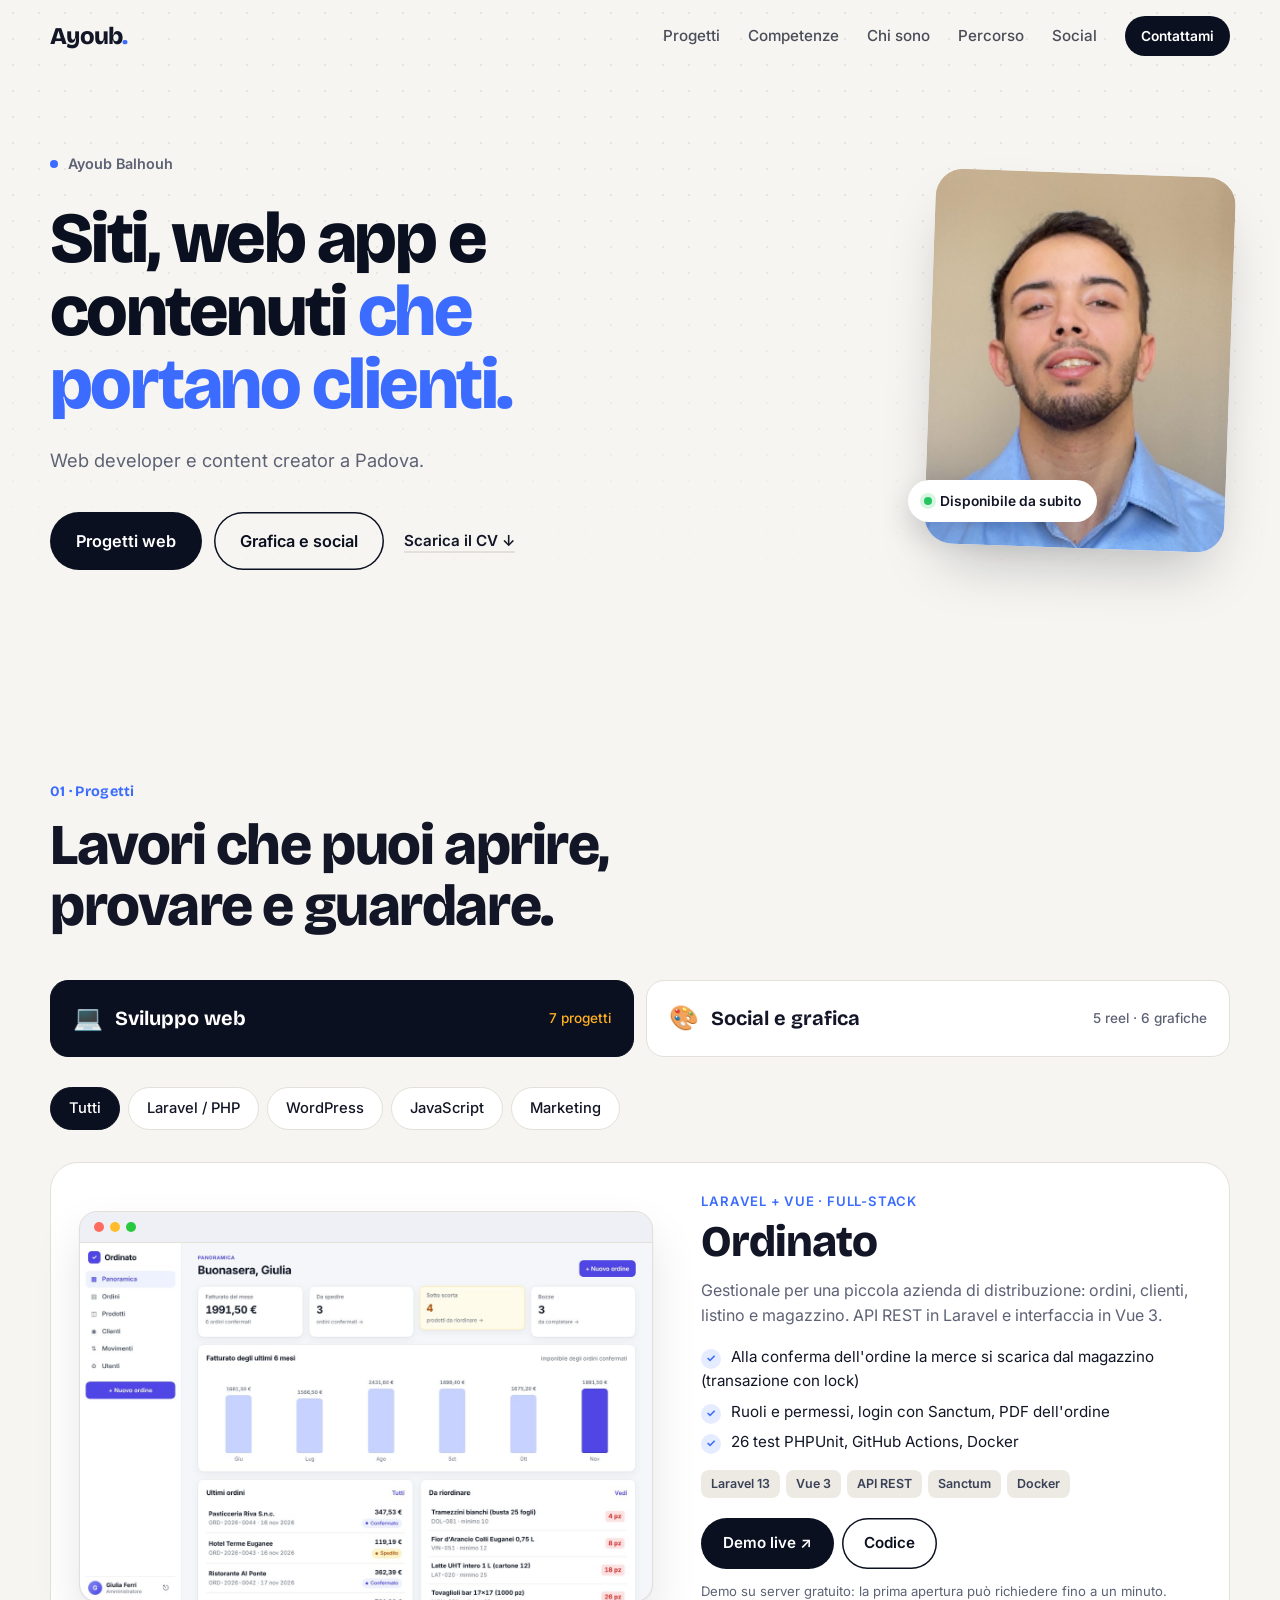
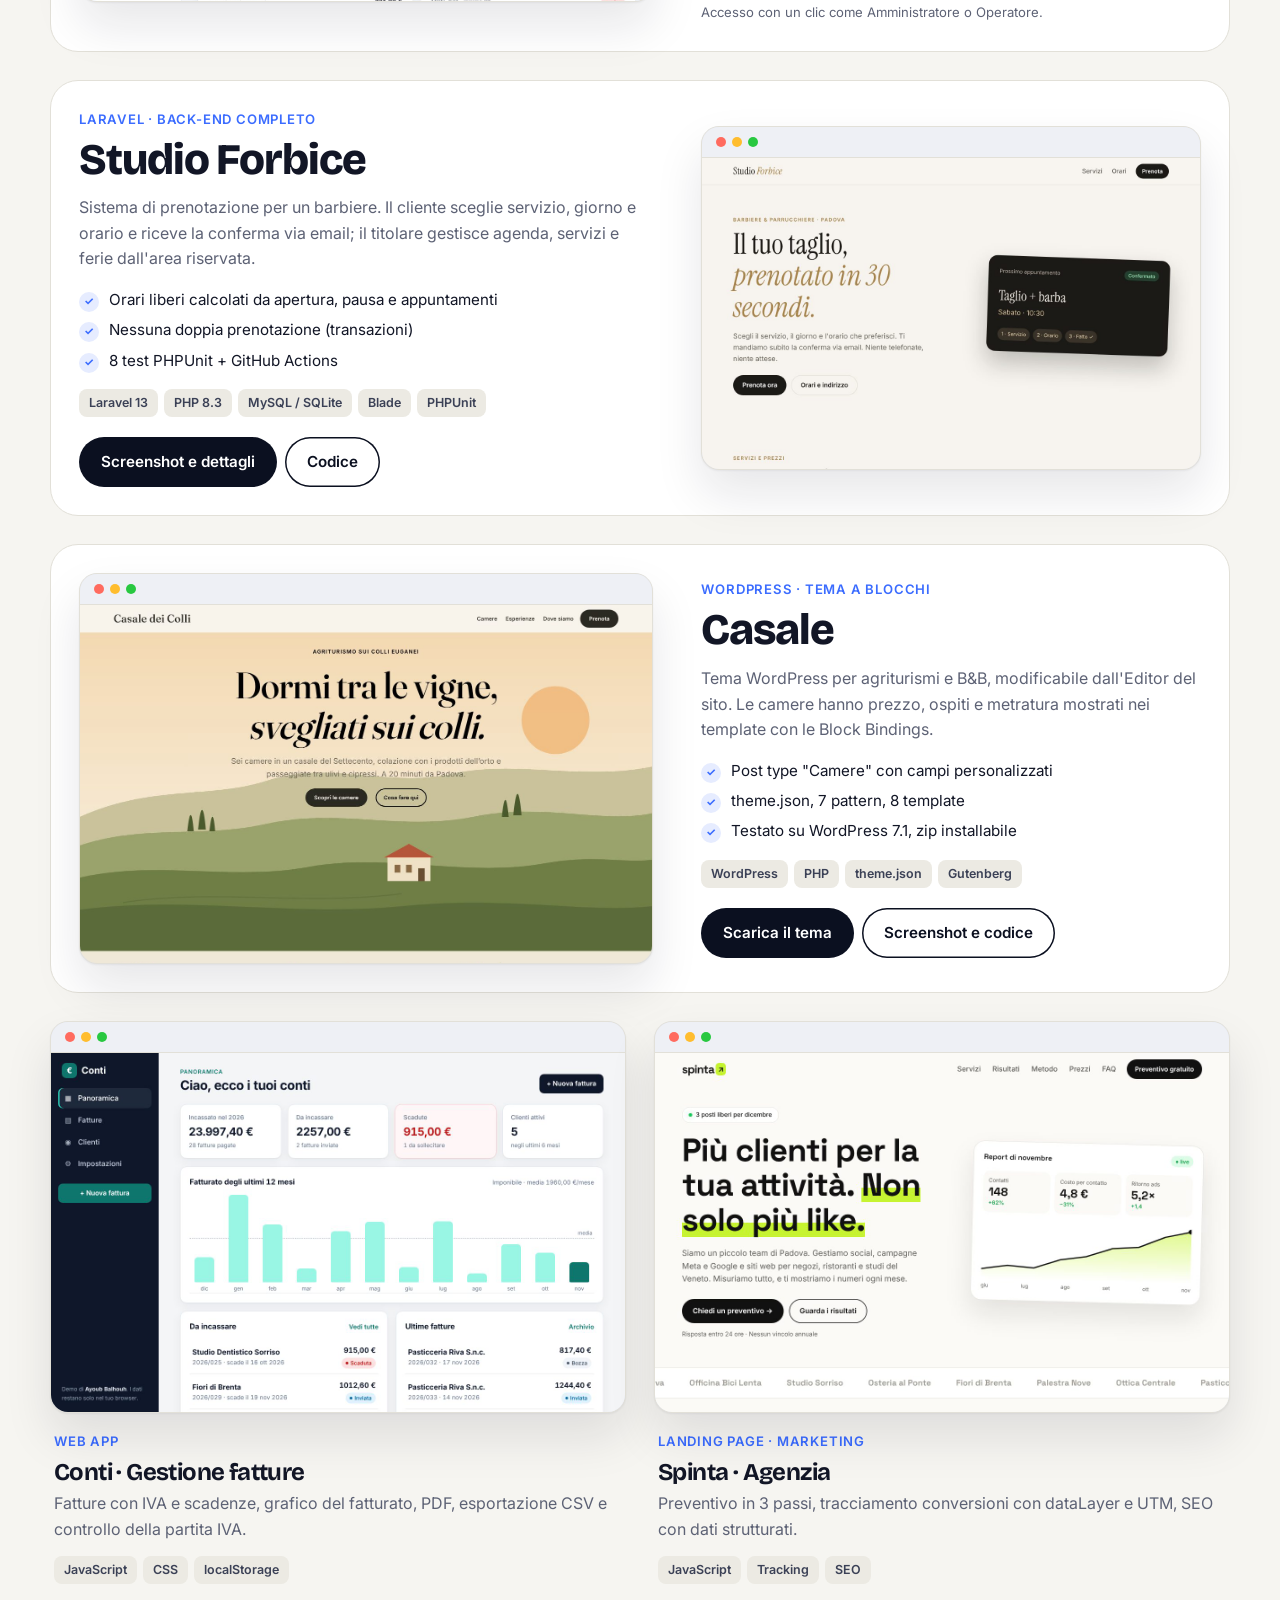
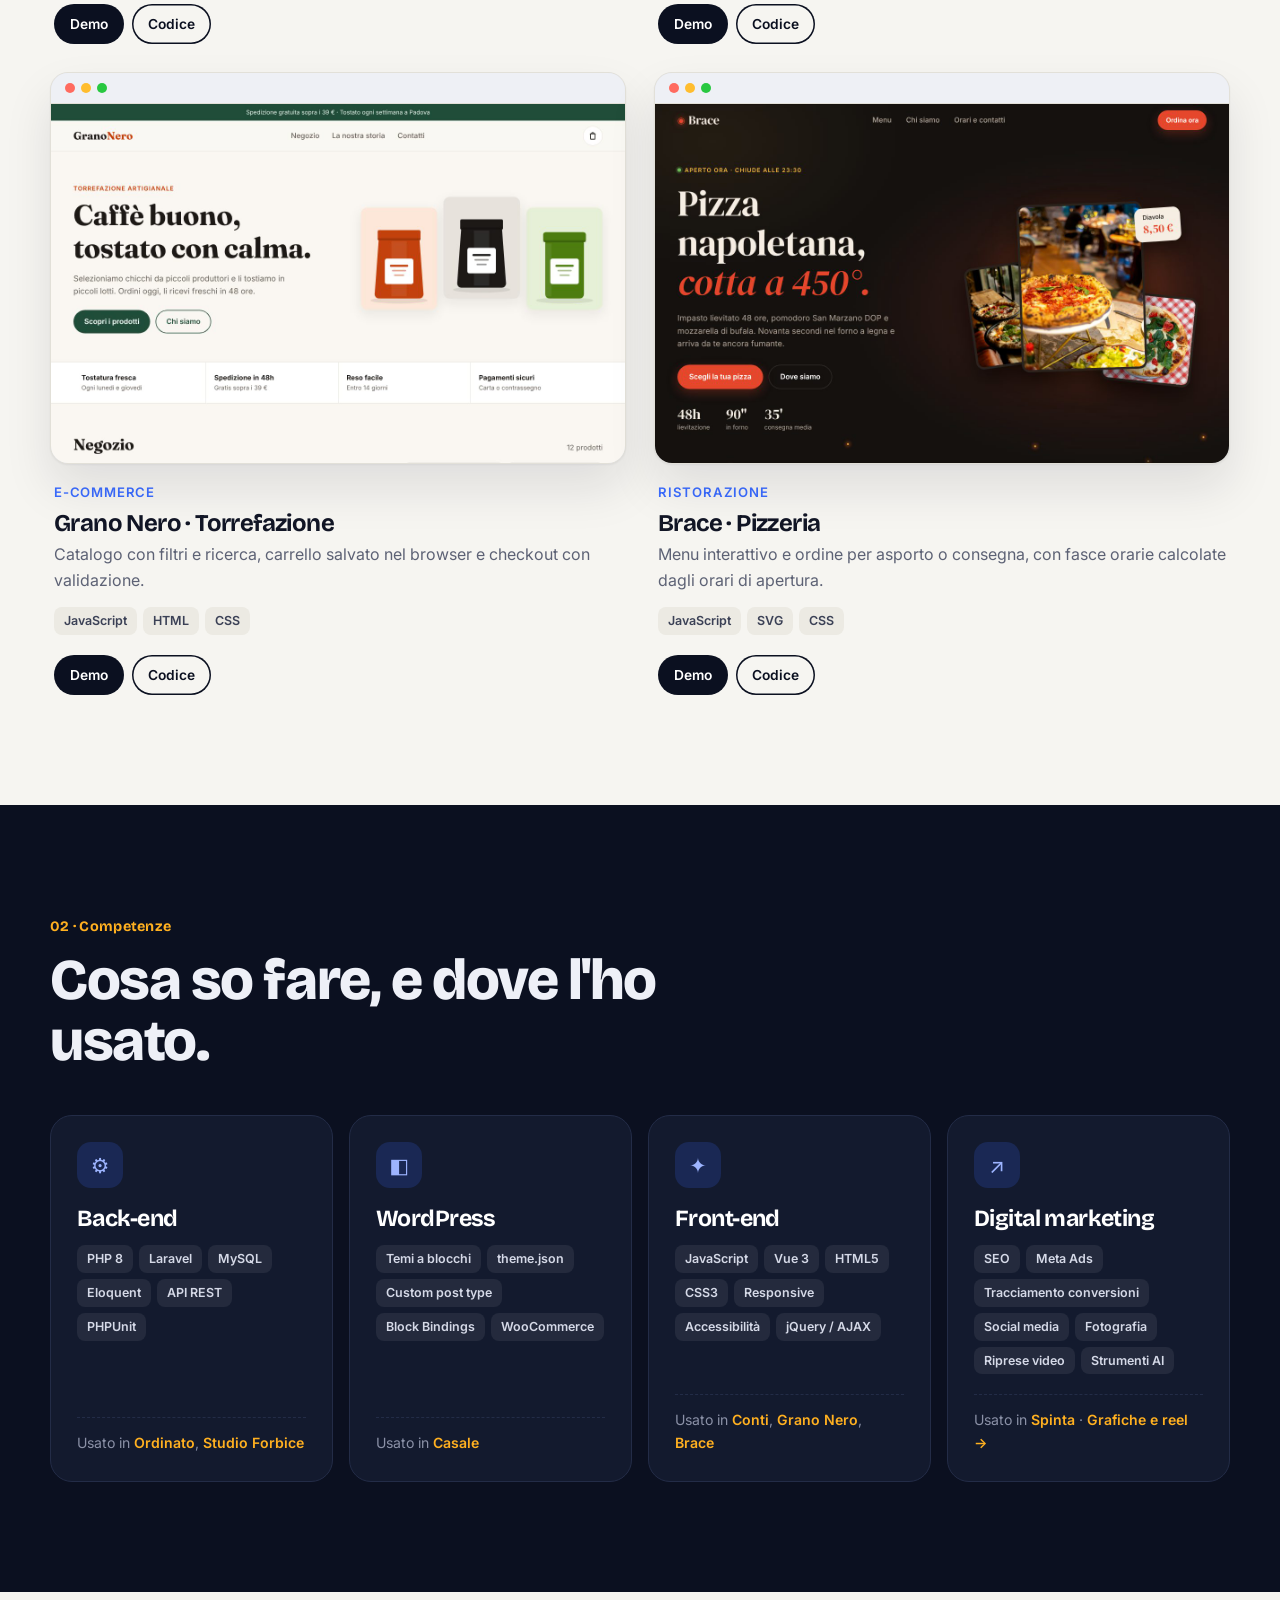
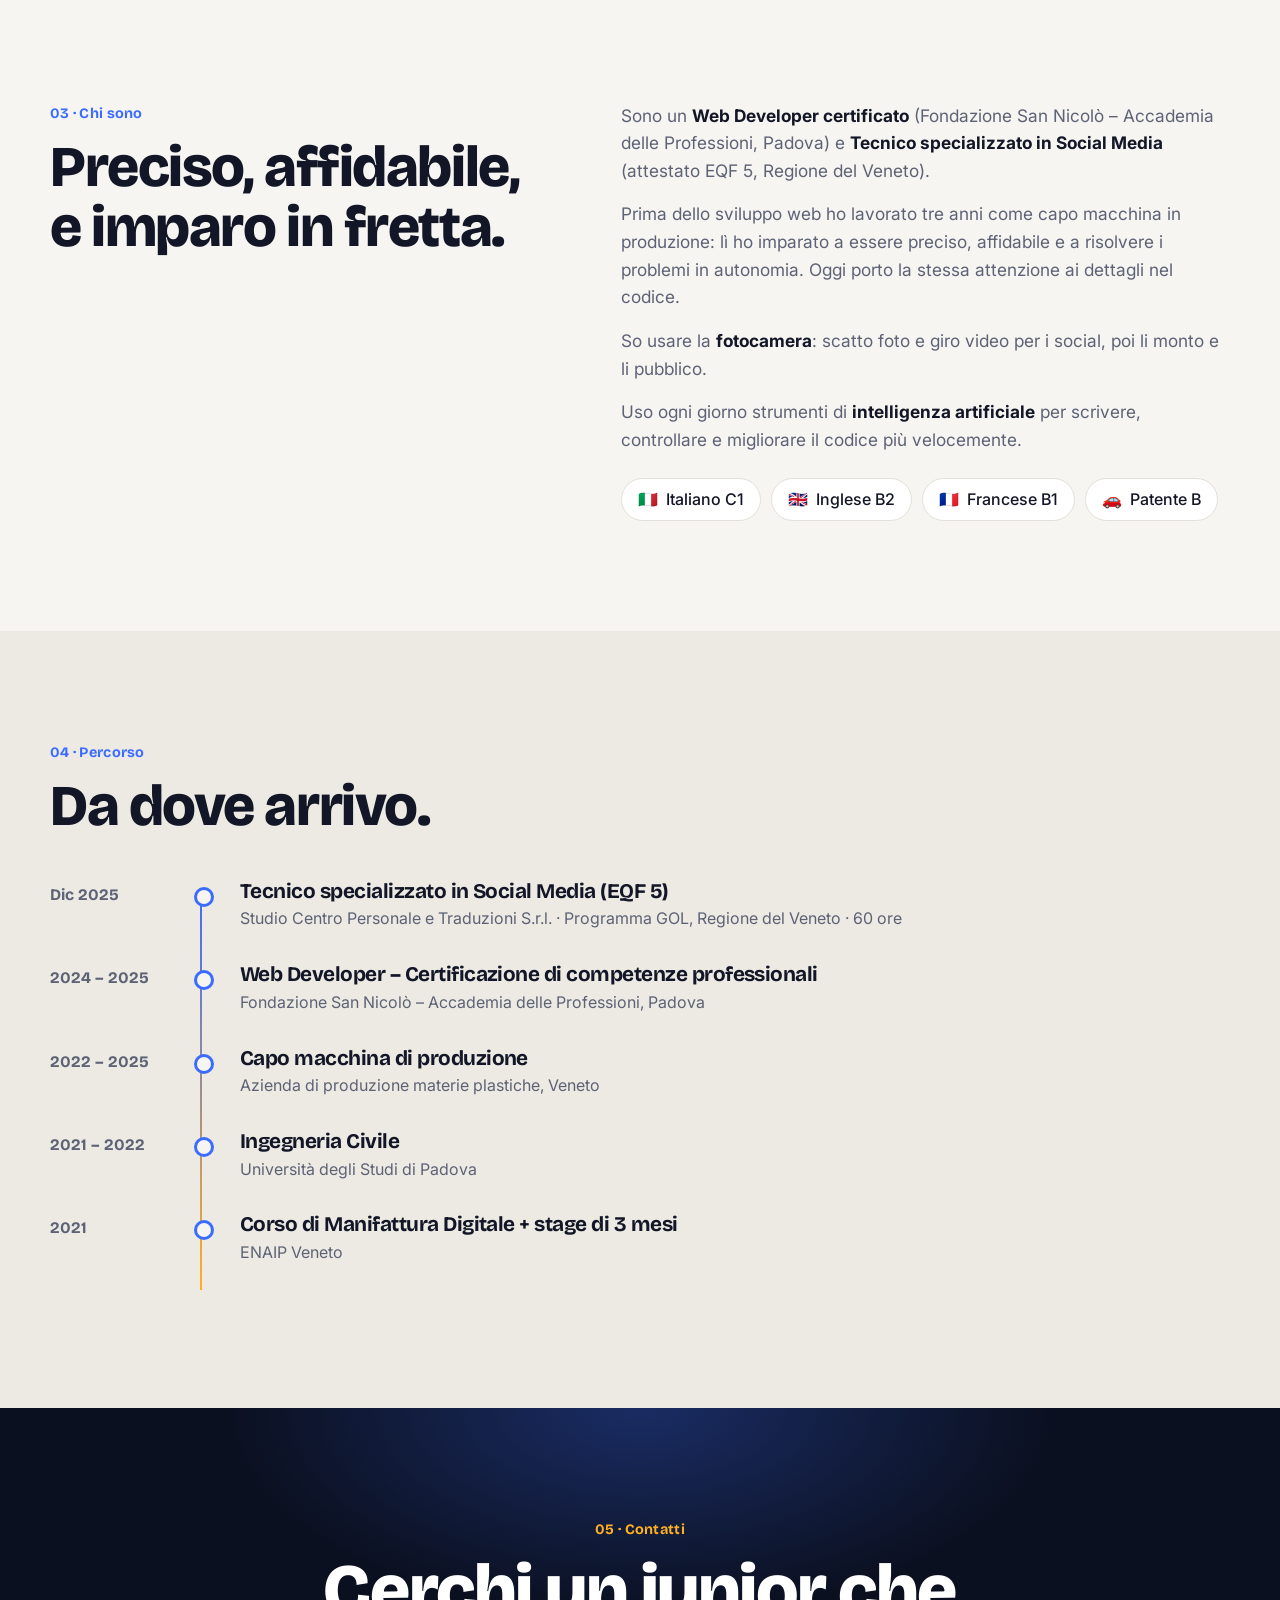
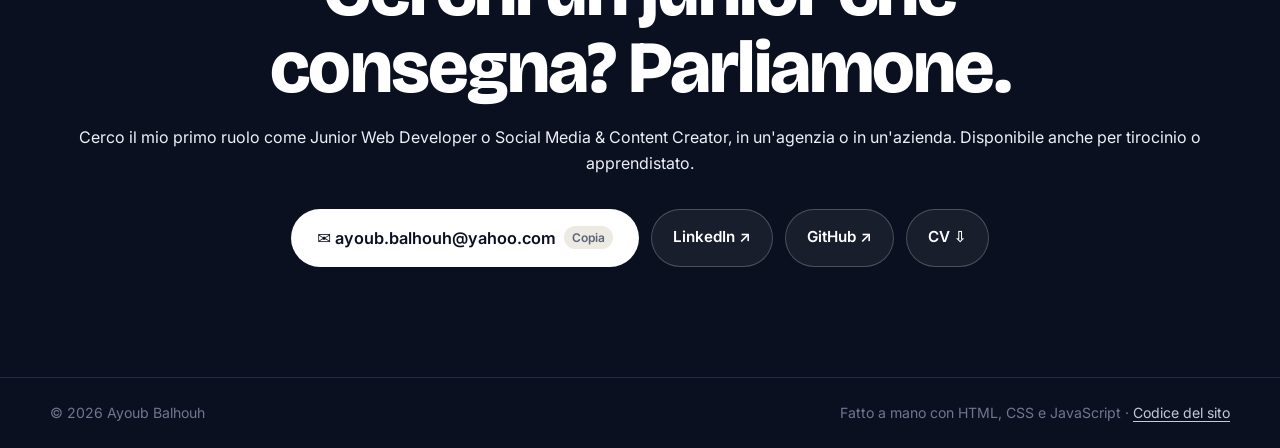
==== commit da0e2e87: "Formazione social: dati corretti dall'attestato (EQF 5, dic 2025) Co-Authored-By: Claude Opus 5.5 <n" ====
--- a/index.html
+++ b/index.html
@@ -295,7 +295,7 @@
         <h2>Preciso, affidabile, e imparo in fretta.</h2>
       </div>
       <div class="about-text">
-        <p>Sono un <strong>Web Developer certificato</strong> (Fondazione San Nicolò – Accademia delle Professioni, Padova) con una qualifica in <strong>Social Media e Digital Marketing</strong>.</p>
+        <p>Sono un <strong>Web Developer certificato</strong> (Fondazione San Nicolò – Accademia delle Professioni, Padova) e <strong>Tecnico specializzato in Social Media</strong> (attestato EQF 5, Regione del Veneto).</p>
         <p>Prima dello sviluppo web ho lavorato tre anni come capo macchina in produzione: lì ho imparato a essere preciso, affidabile e a risolvere i problemi in autonomia. Oggi porto la stessa attenzione ai dettagli nel codice.</p>
         <p>So usare la <strong>fotocamera</strong>: scatto foto e giro video per i social, poi li monto e li pubblico.</p>
         <p>Uso ogni giorno strumenti di <strong>intelligenza artificiale</strong> per scrivere, controllare e migliorare il codice più velocemente.</p>
@@ -317,7 +317,7 @@
         <h2>Da dove arrivo.</h2>
       </div>
       <ol class="timeline">
-        <li><span class="when">2025 – 2026</span><div><h3>Tecnico specializzato in Social Media e Digital Marketing</h3><p>Studio Centro Personale e Traduzioni S.r.l., Cittadella</p></div></li>
+        <li><span class="when">Dic 2025</span><div><h3>Tecnico specializzato in Social Media (EQF 5)</h3><p>Studio Centro Personale e Traduzioni S.r.l. · Programma GOL, Regione del Veneto · 60 ore</p></div></li>
         <li><span class="when">2024 – 2025</span><div><h3>Web Developer – Certificazione di competenze professionali</h3><p>Fondazione San Nicolò – Accademia delle Professioni, Padova</p></div></li>
         <li><span class="when">2022 – 2025</span><div><h3>Capo macchina di produzione</h3><p>Azienda di produzione materie plastiche, Veneto</p></div></li>
         <li><span class="when">2021 – 2022</span><div><h3>Ingegneria Civile</h3><p>Università degli Studi di Padova</p></div></li>
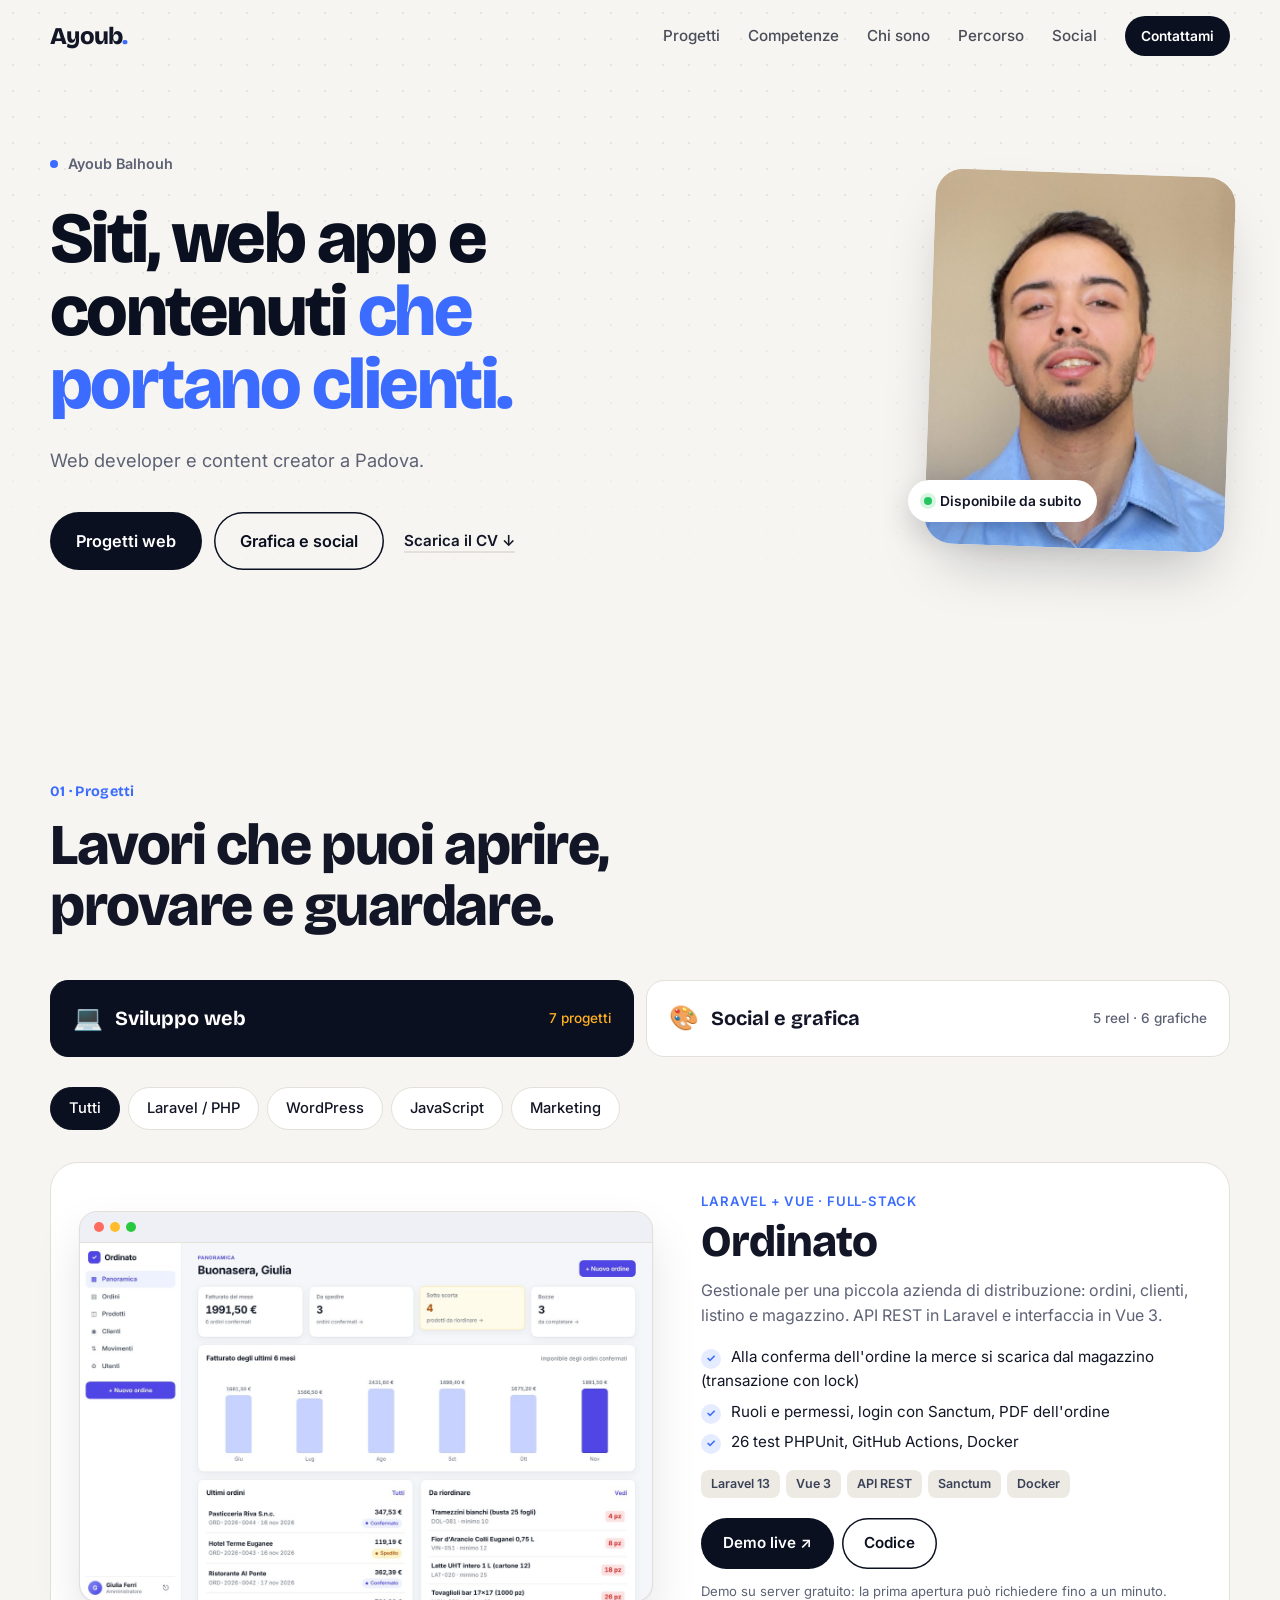
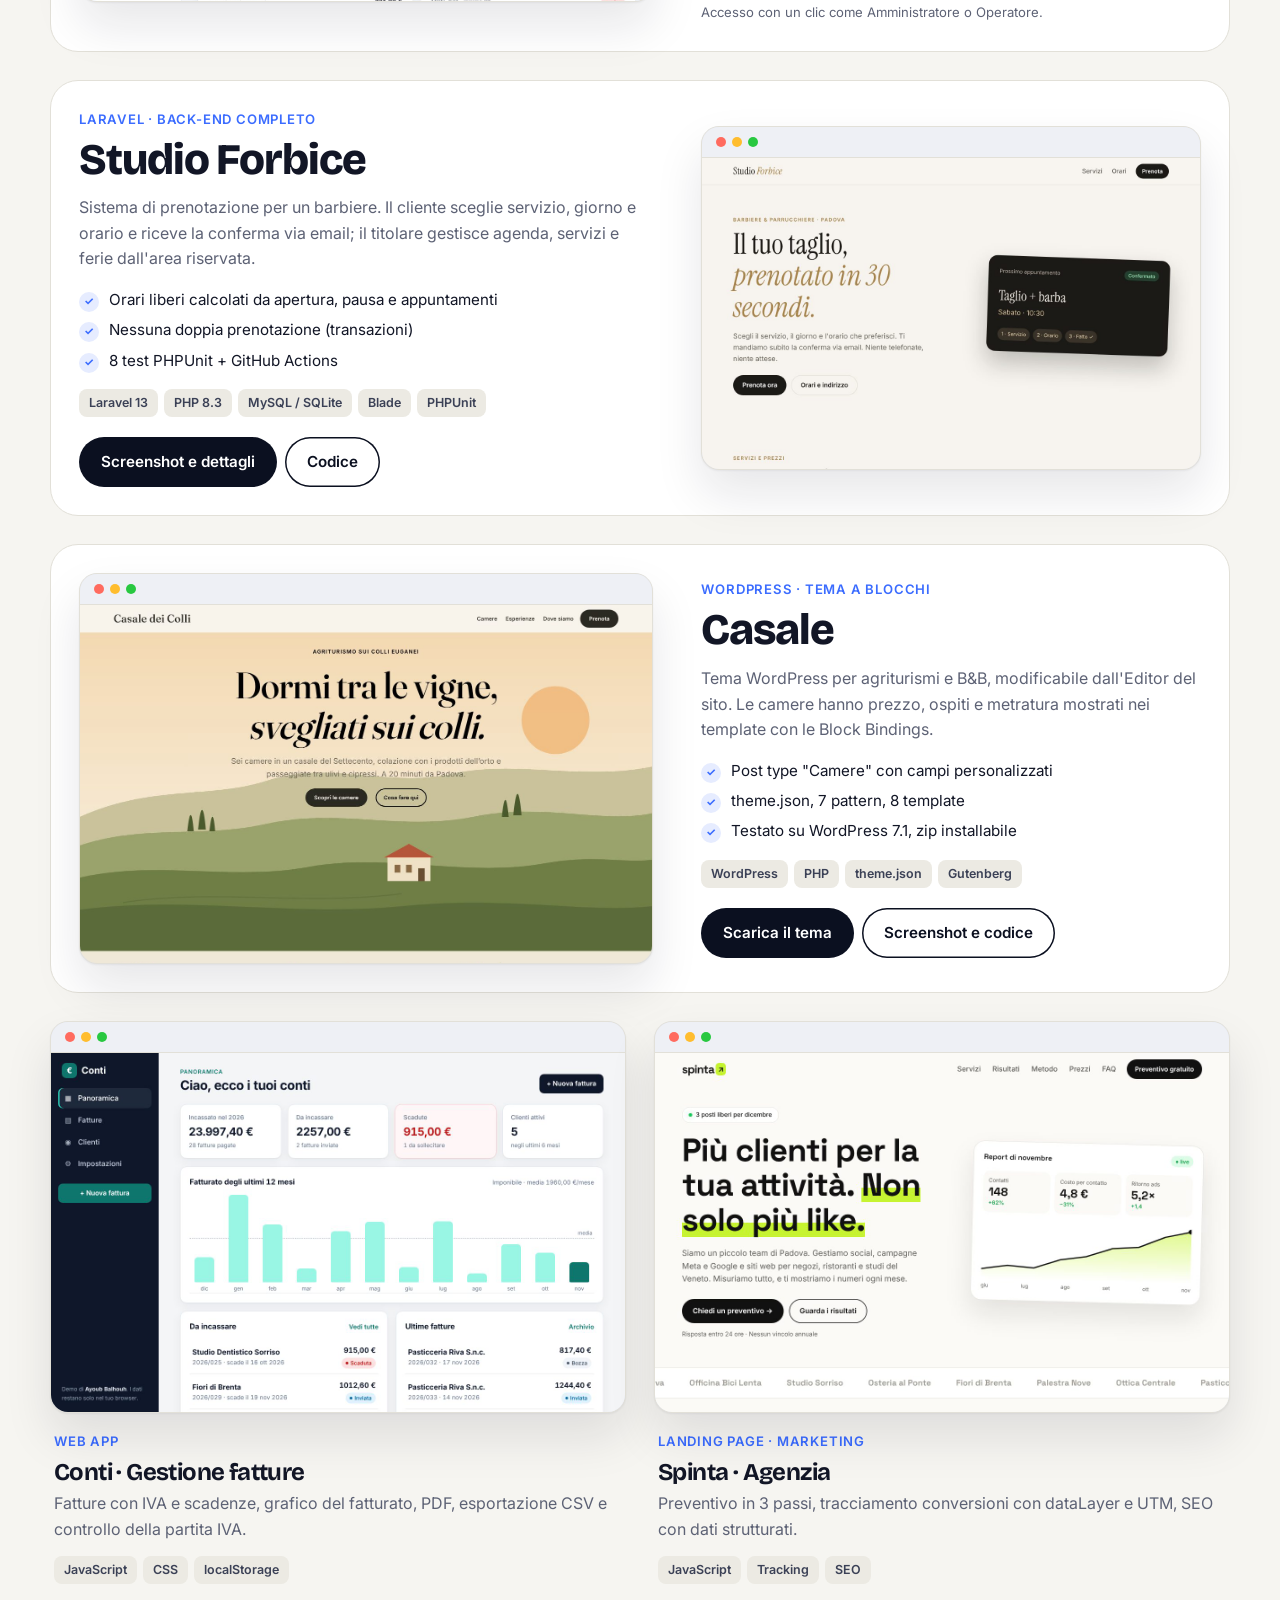
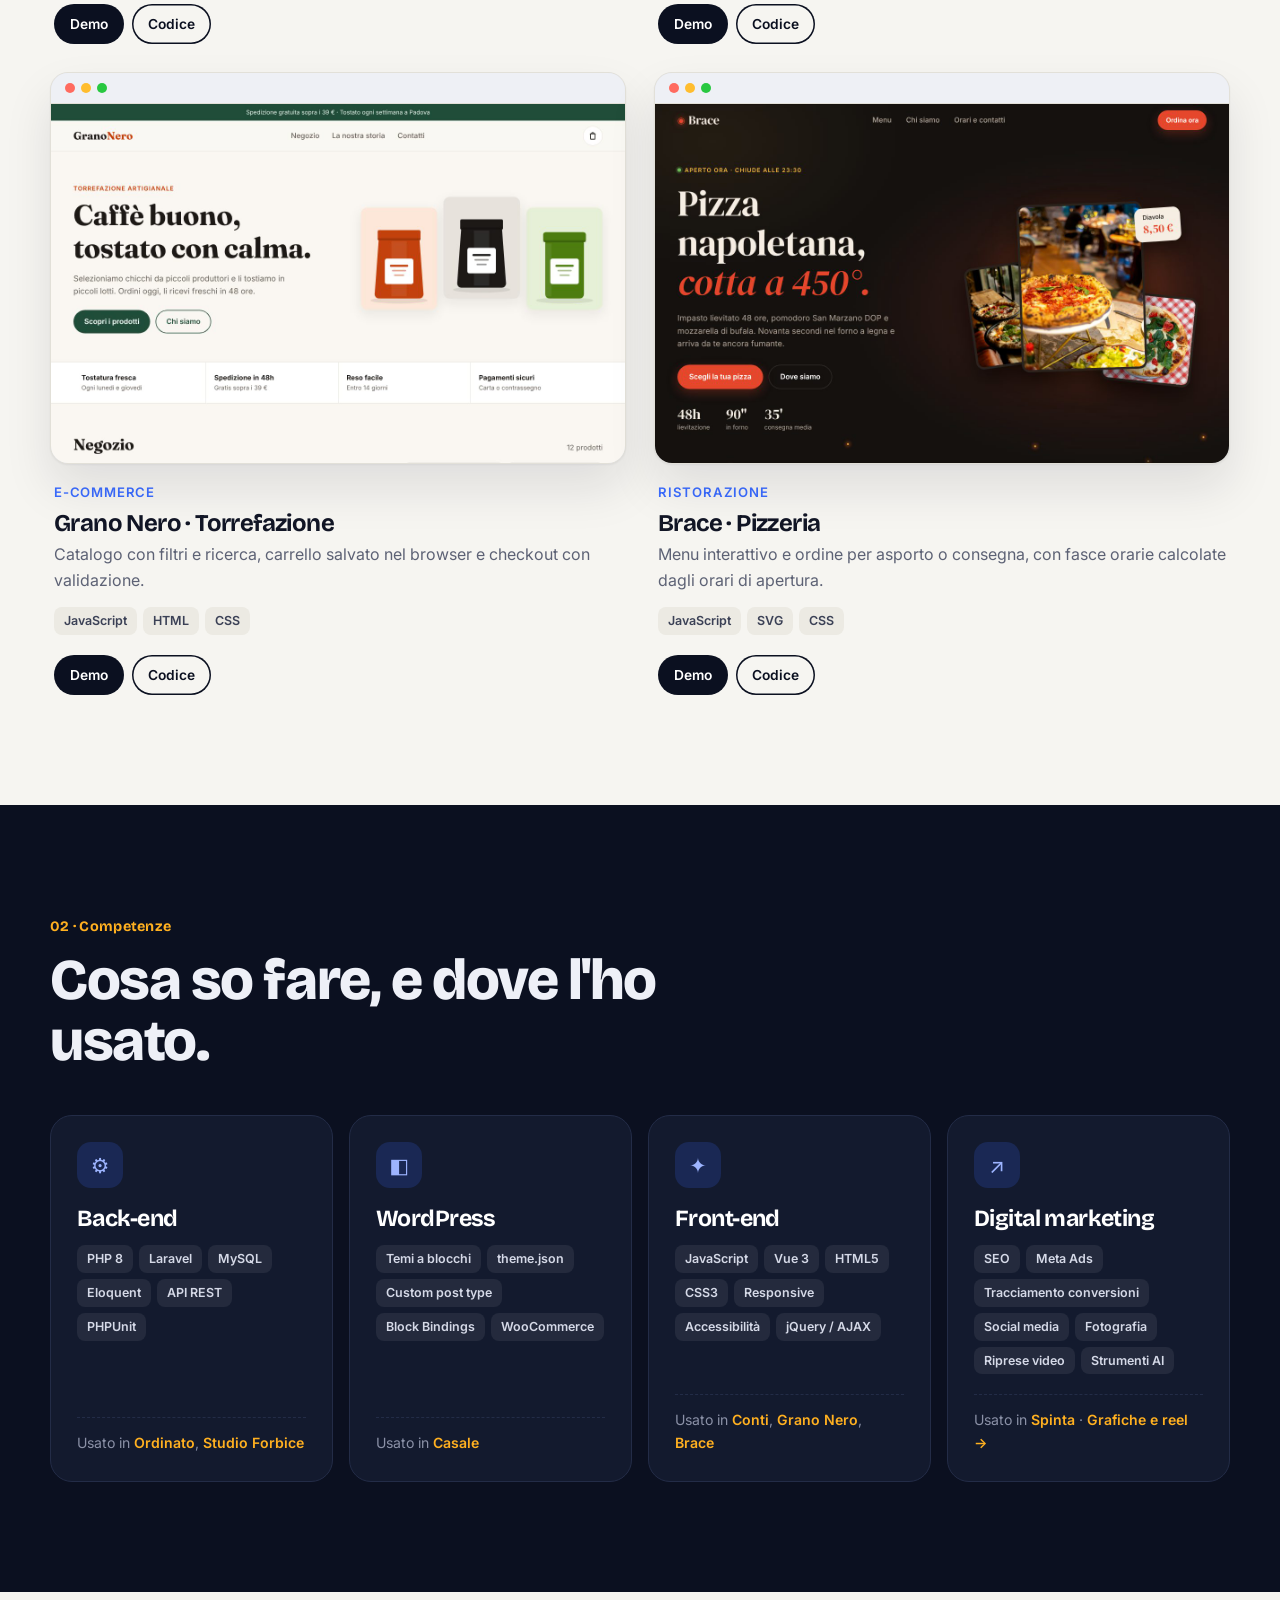
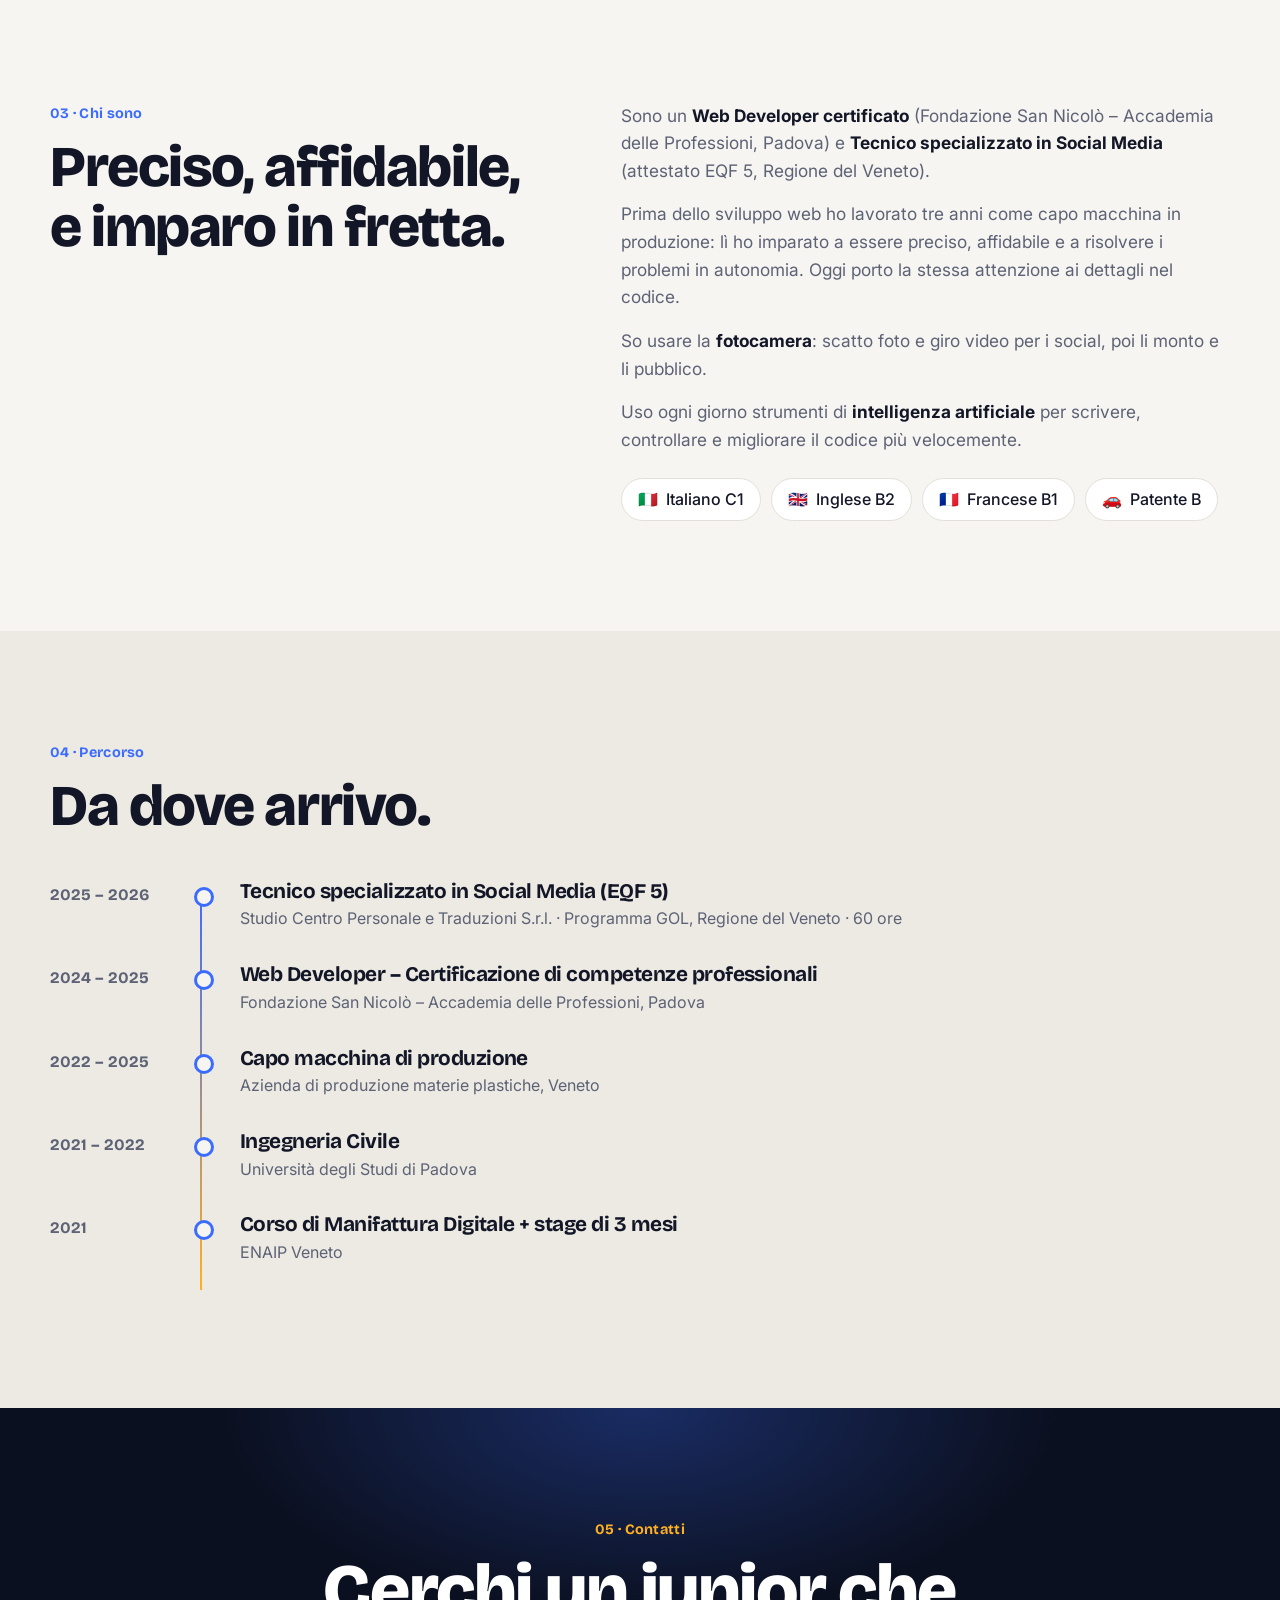
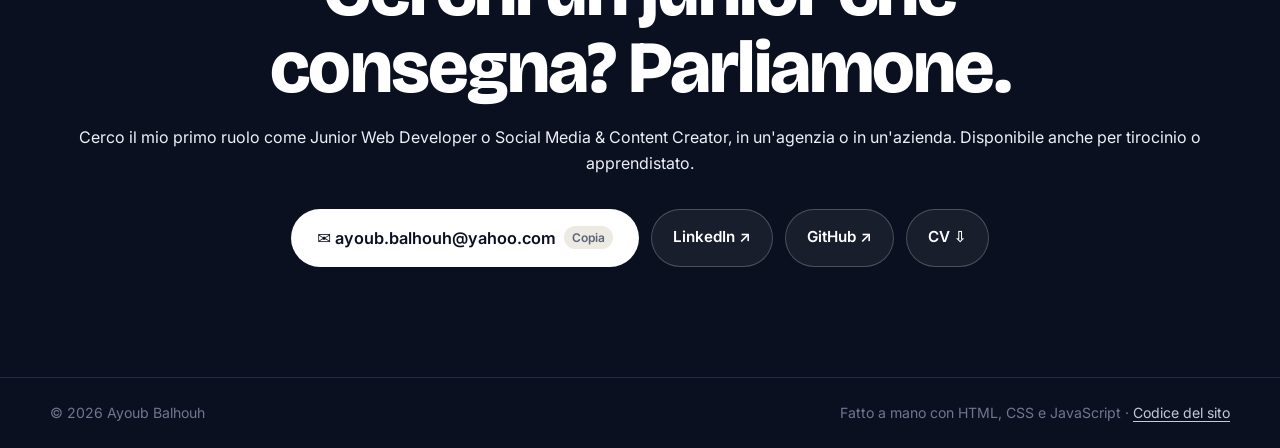
==== commit 21d9795e: "Formazione social: periodo 2025 – 2026 Co-Authored-By: Claude Opus 5.5 <noreply@anthropic.com> Claud" ====
--- a/index.html
+++ b/index.html
@@ -317,7 +317,7 @@
         <h2>Da dove arrivo.</h2>
       </div>
       <ol class="timeline">
-        <li><span class="when">Dic 2025</span><div><h3>Tecnico specializzato in Social Media (EQF 5)</h3><p>Studio Centro Personale e Traduzioni S.r.l. · Programma GOL, Regione del Veneto · 60 ore</p></div></li>
+        <li><span class="when">2025 – 2026</span><div><h3>Tecnico specializzato in Social Media (EQF 5)</h3><p>Studio Centro Personale e Traduzioni S.r.l. · Programma GOL, Regione del Veneto · 60 ore</p></div></li>
         <li><span class="when">2024 – 2025</span><div><h3>Web Developer – Certificazione di competenze professionali</h3><p>Fondazione San Nicolò – Accademia delle Professioni, Padova</p></div></li>
         <li><span class="when">2022 – 2025</span><div><h3>Capo macchina di produzione</h3><p>Azienda di produzione materie plastiche, Veneto</p></div></li>
         <li><span class="when">2021 – 2022</span><div><h3>Ingegneria Civile</h3><p>Università degli Studi di Padova</p></div></li>
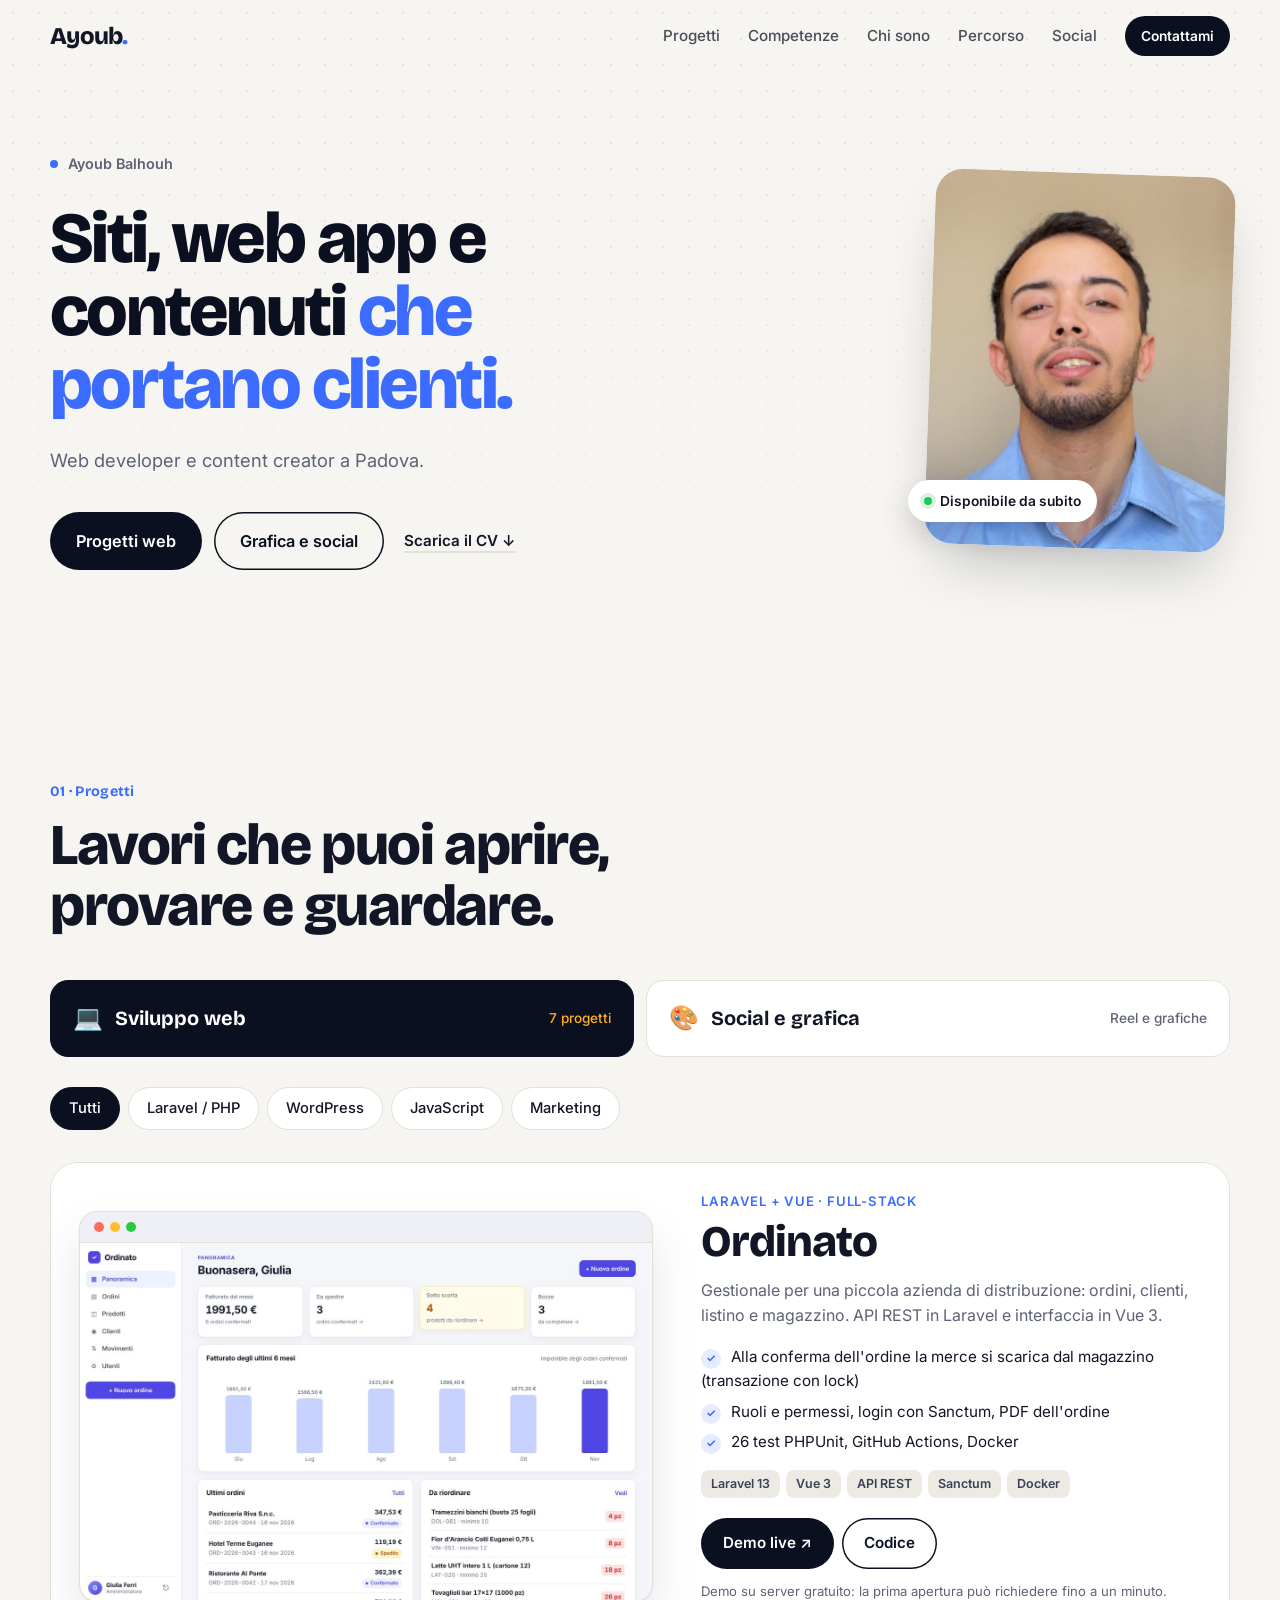
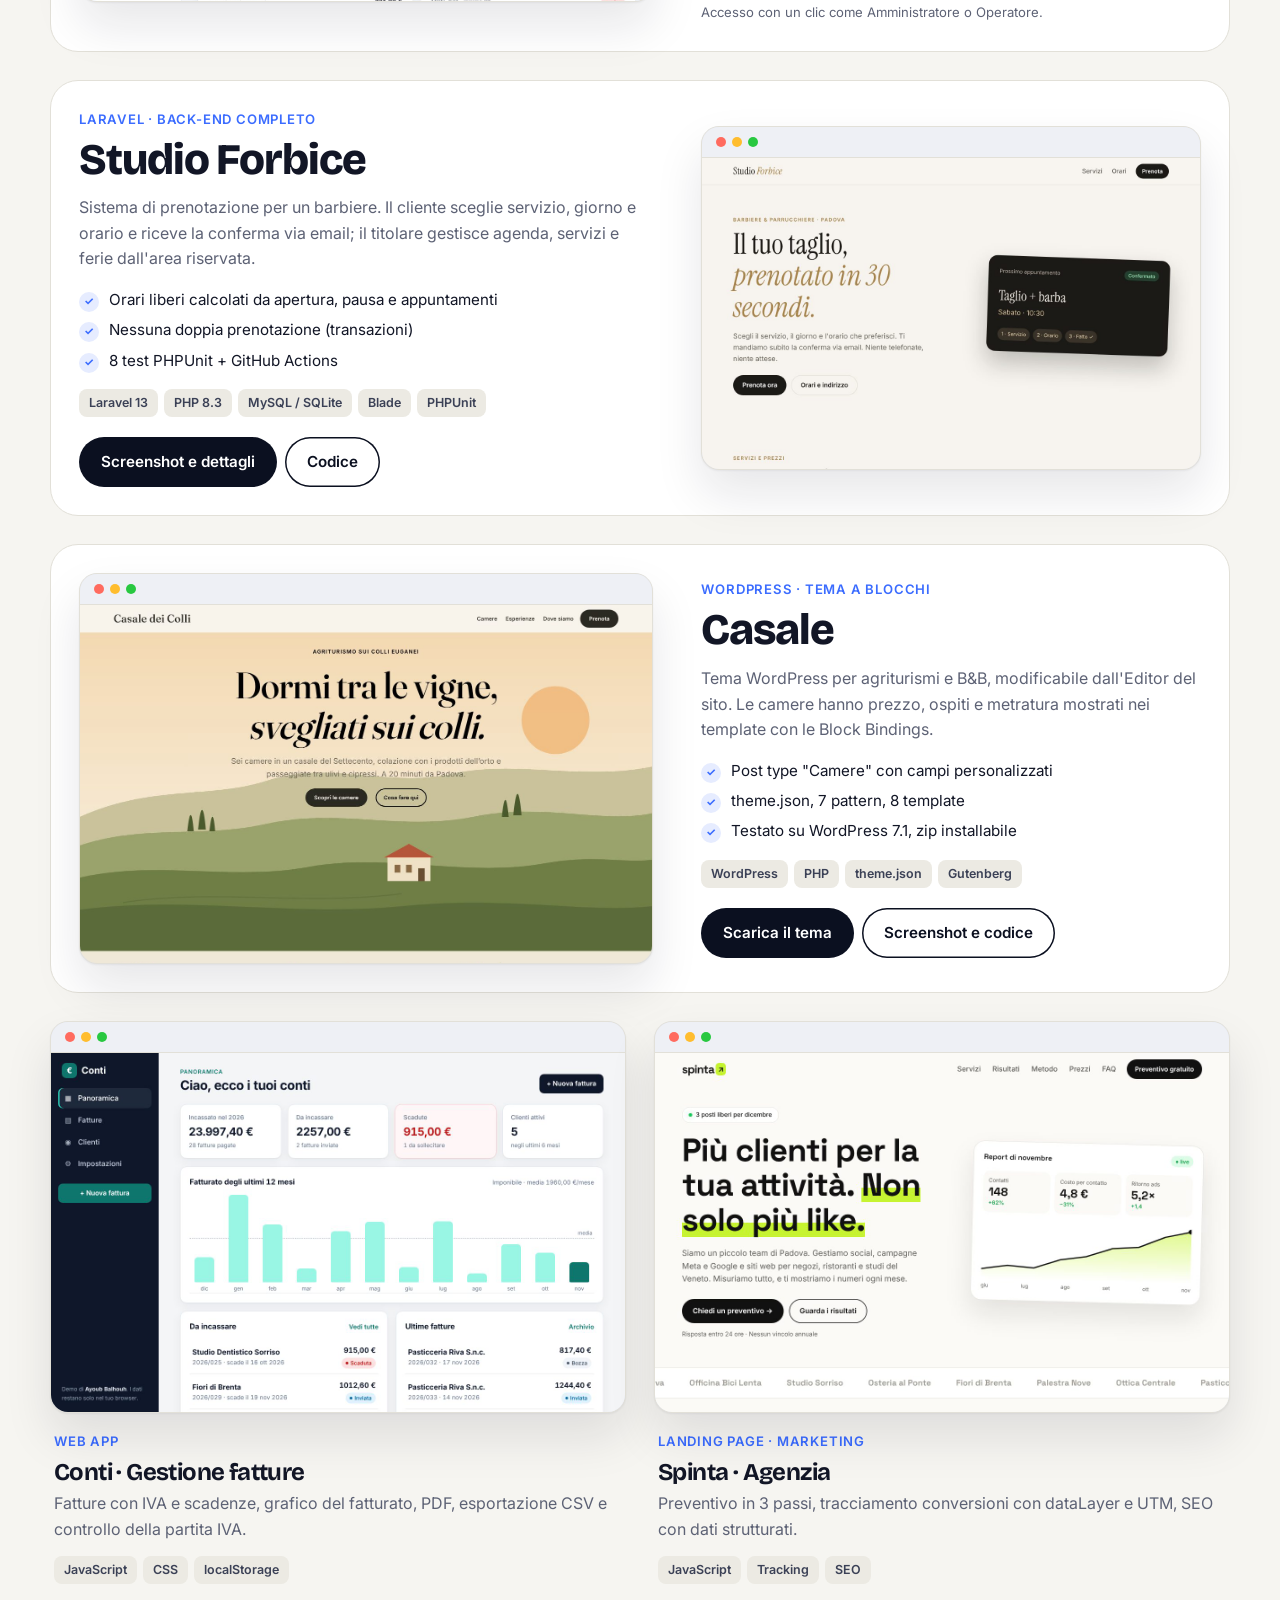
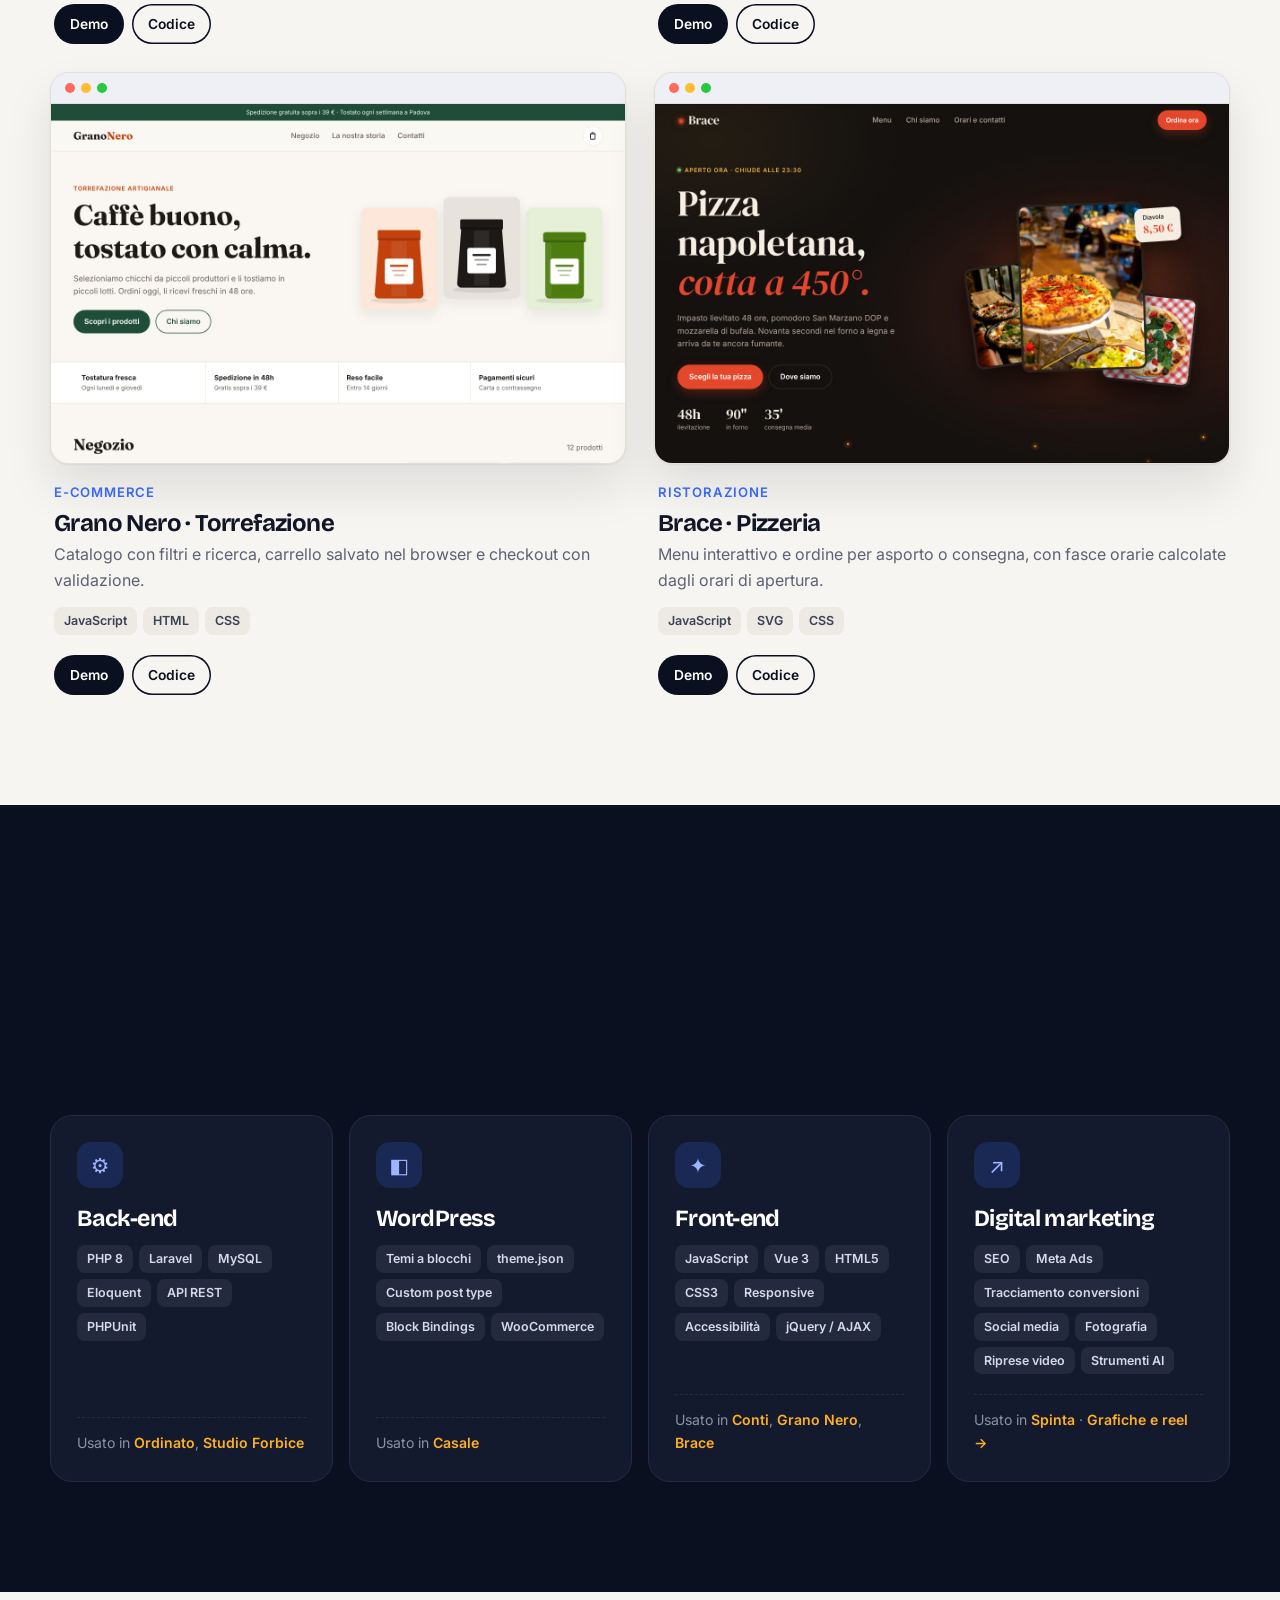
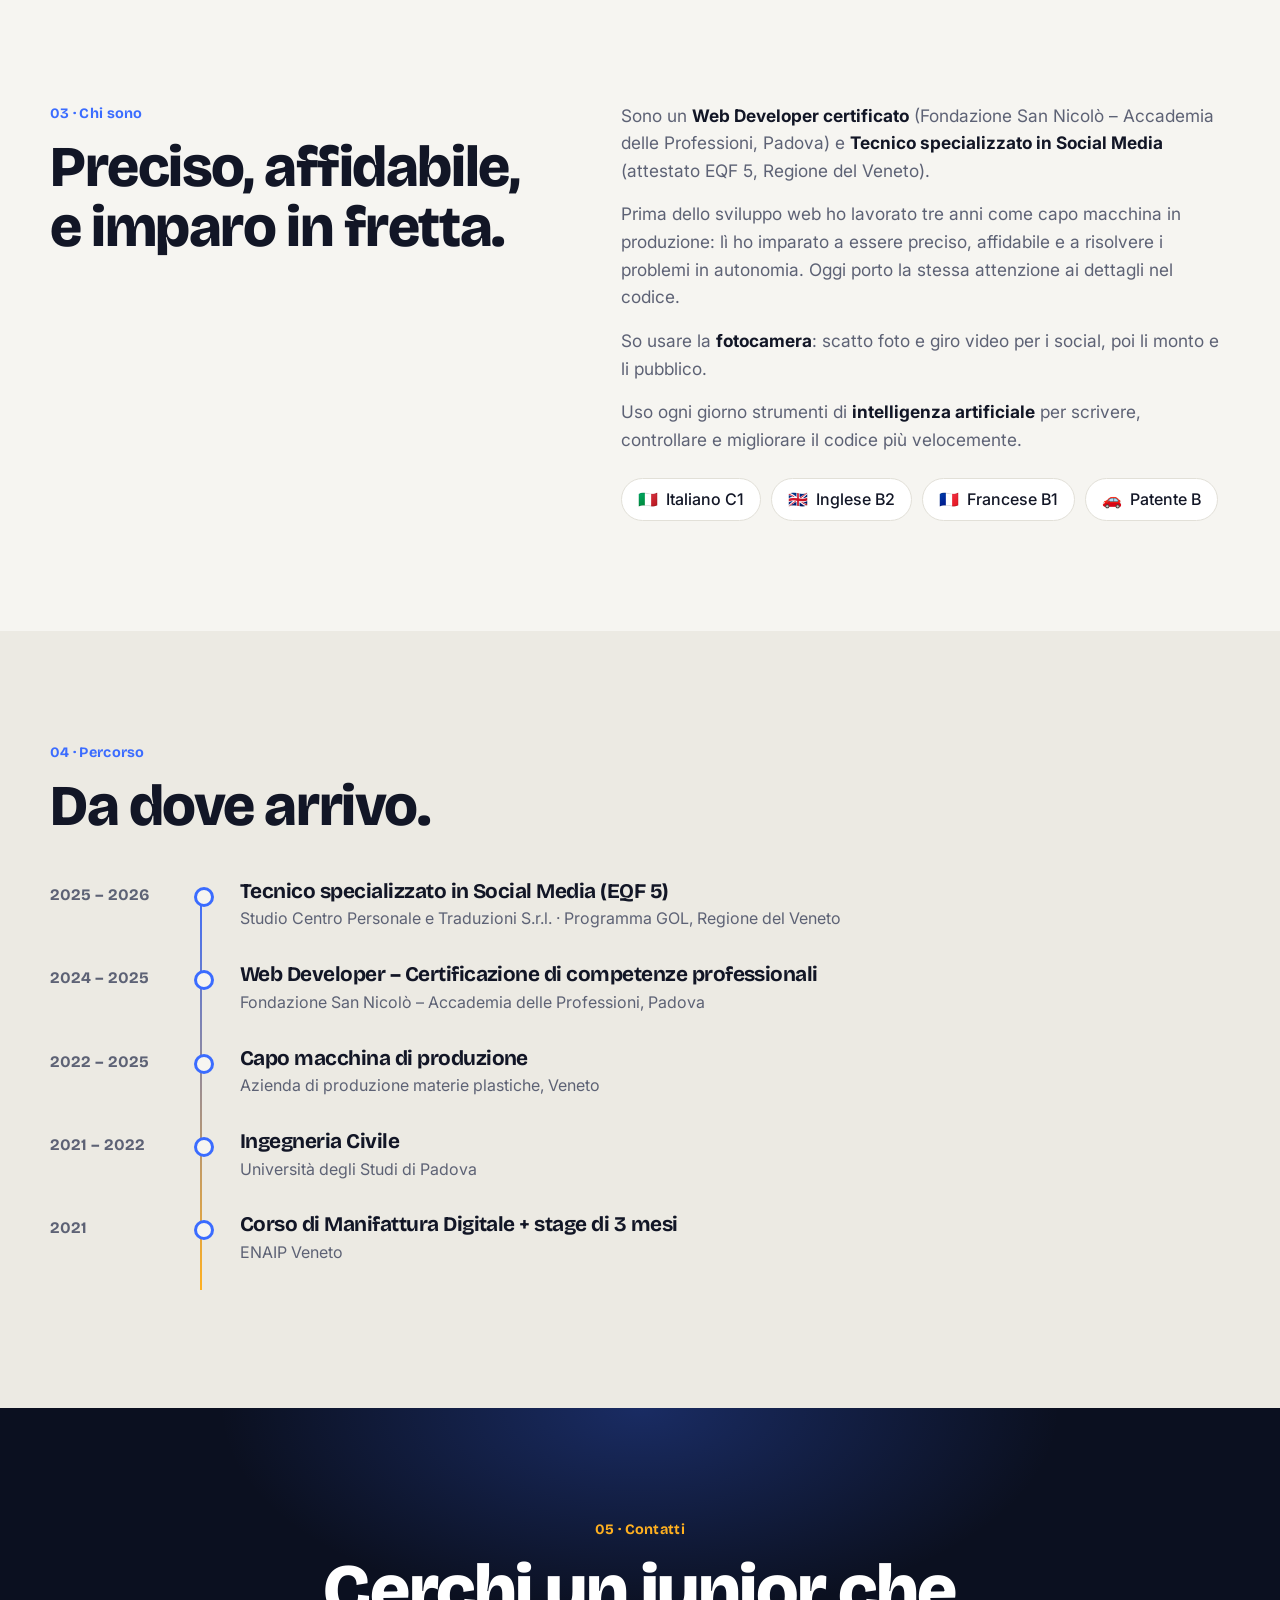
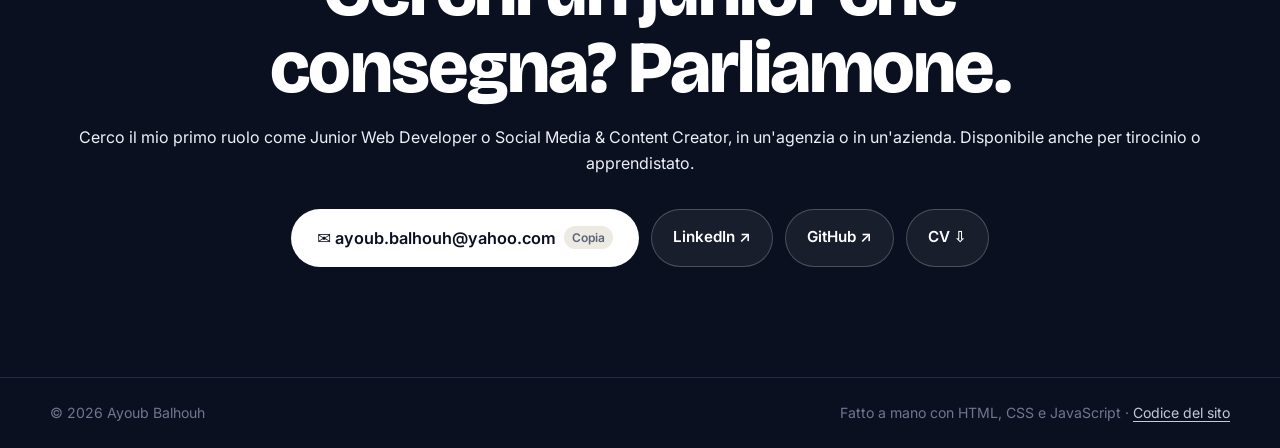
==== commit dc58a9fe: "Tolti ore del corso e numero di reel e grafiche Co-Authored-By: Claude Opus 5.5 <noreply@anthropic.c" ====
--- a/index.html
+++ b/index.html
@@ -70,7 +70,7 @@
 
       <div class="switch" role="tablist" aria-label="Tipo di lavori">
         <button class="sw" role="tab" id="tab-sviluppo" data-panel="sviluppo" aria-selected="true" aria-controls="panel-sviluppo"><span>💻</span> Sviluppo web <em>7 progetti</em></button>
-        <button class="sw" role="tab" id="tab-social" data-panel="social" aria-selected="false" aria-controls="panel-social"><span>🎨</span> Social e grafica <em>5 reel · 6 grafiche</em></button>
+        <button class="sw" role="tab" id="tab-social" data-panel="social" aria-selected="false" aria-controls="panel-social"><span>🎨</span> Social e grafica <em>Reel e grafiche</em></button>
       </div>
 
       <div class="panel" id="panel-sviluppo" role="tabpanel" aria-labelledby="tab-sviluppo">
@@ -317,7 +317,7 @@
         <h2>Da dove arrivo.</h2>
       </div>
       <ol class="timeline">
-        <li><span class="when">2025 – 2026</span><div><h3>Tecnico specializzato in Social Media (EQF 5)</h3><p>Studio Centro Personale e Traduzioni S.r.l. · Programma GOL, Regione del Veneto · 60 ore</p></div></li>
+        <li><span class="when">2025 – 2026</span><div><h3>Tecnico specializzato in Social Media (EQF 5)</h3><p>Studio Centro Personale e Traduzioni S.r.l. · Programma GOL, Regione del Veneto</p></div></li>
         <li><span class="when">2024 – 2025</span><div><h3>Web Developer – Certificazione di competenze professionali</h3><p>Fondazione San Nicolò – Accademia delle Professioni, Padova</p></div></li>
         <li><span class="when">2022 – 2025</span><div><h3>Capo macchina di produzione</h3><p>Azienda di produzione materie plastiche, Veneto</p></div></li>
         <li><span class="when">2021 – 2022</span><div><h3>Ingegneria Civile</h3><p>Università degli Studi di Padova</p></div></li>
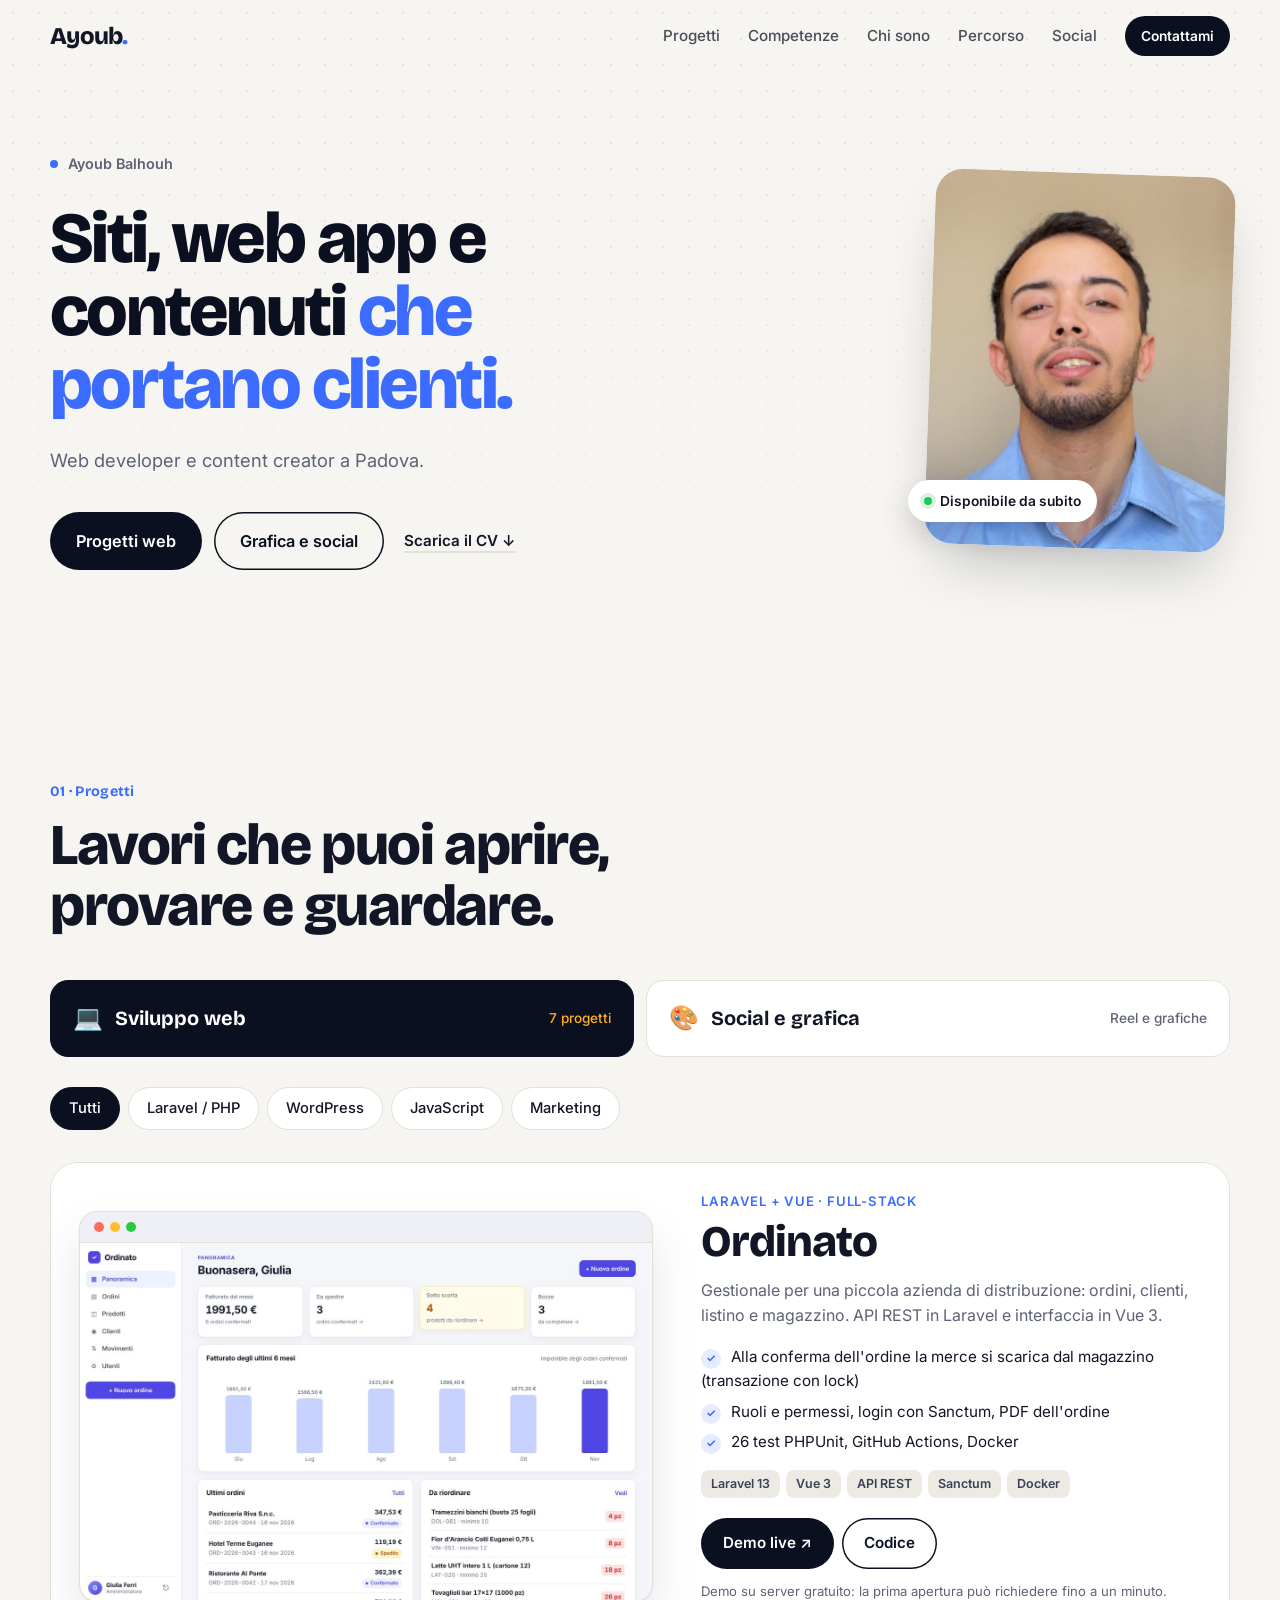
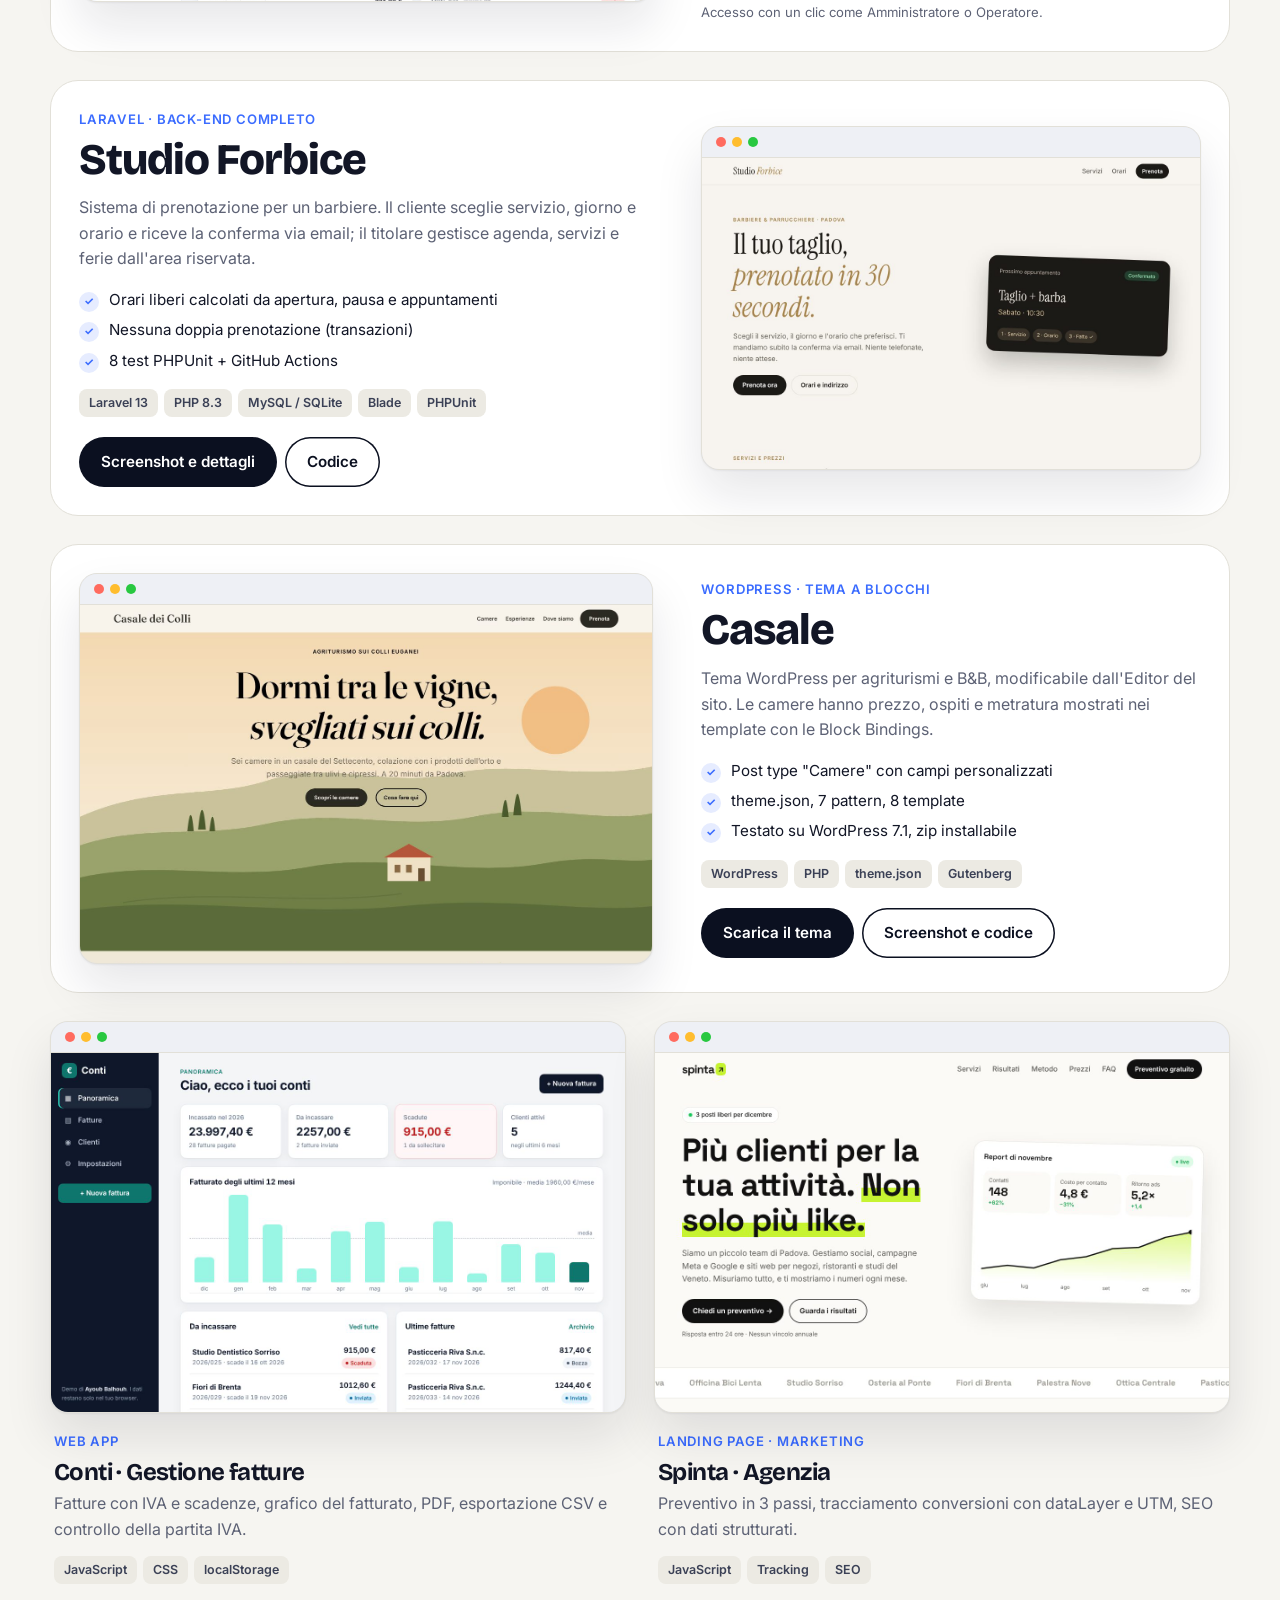
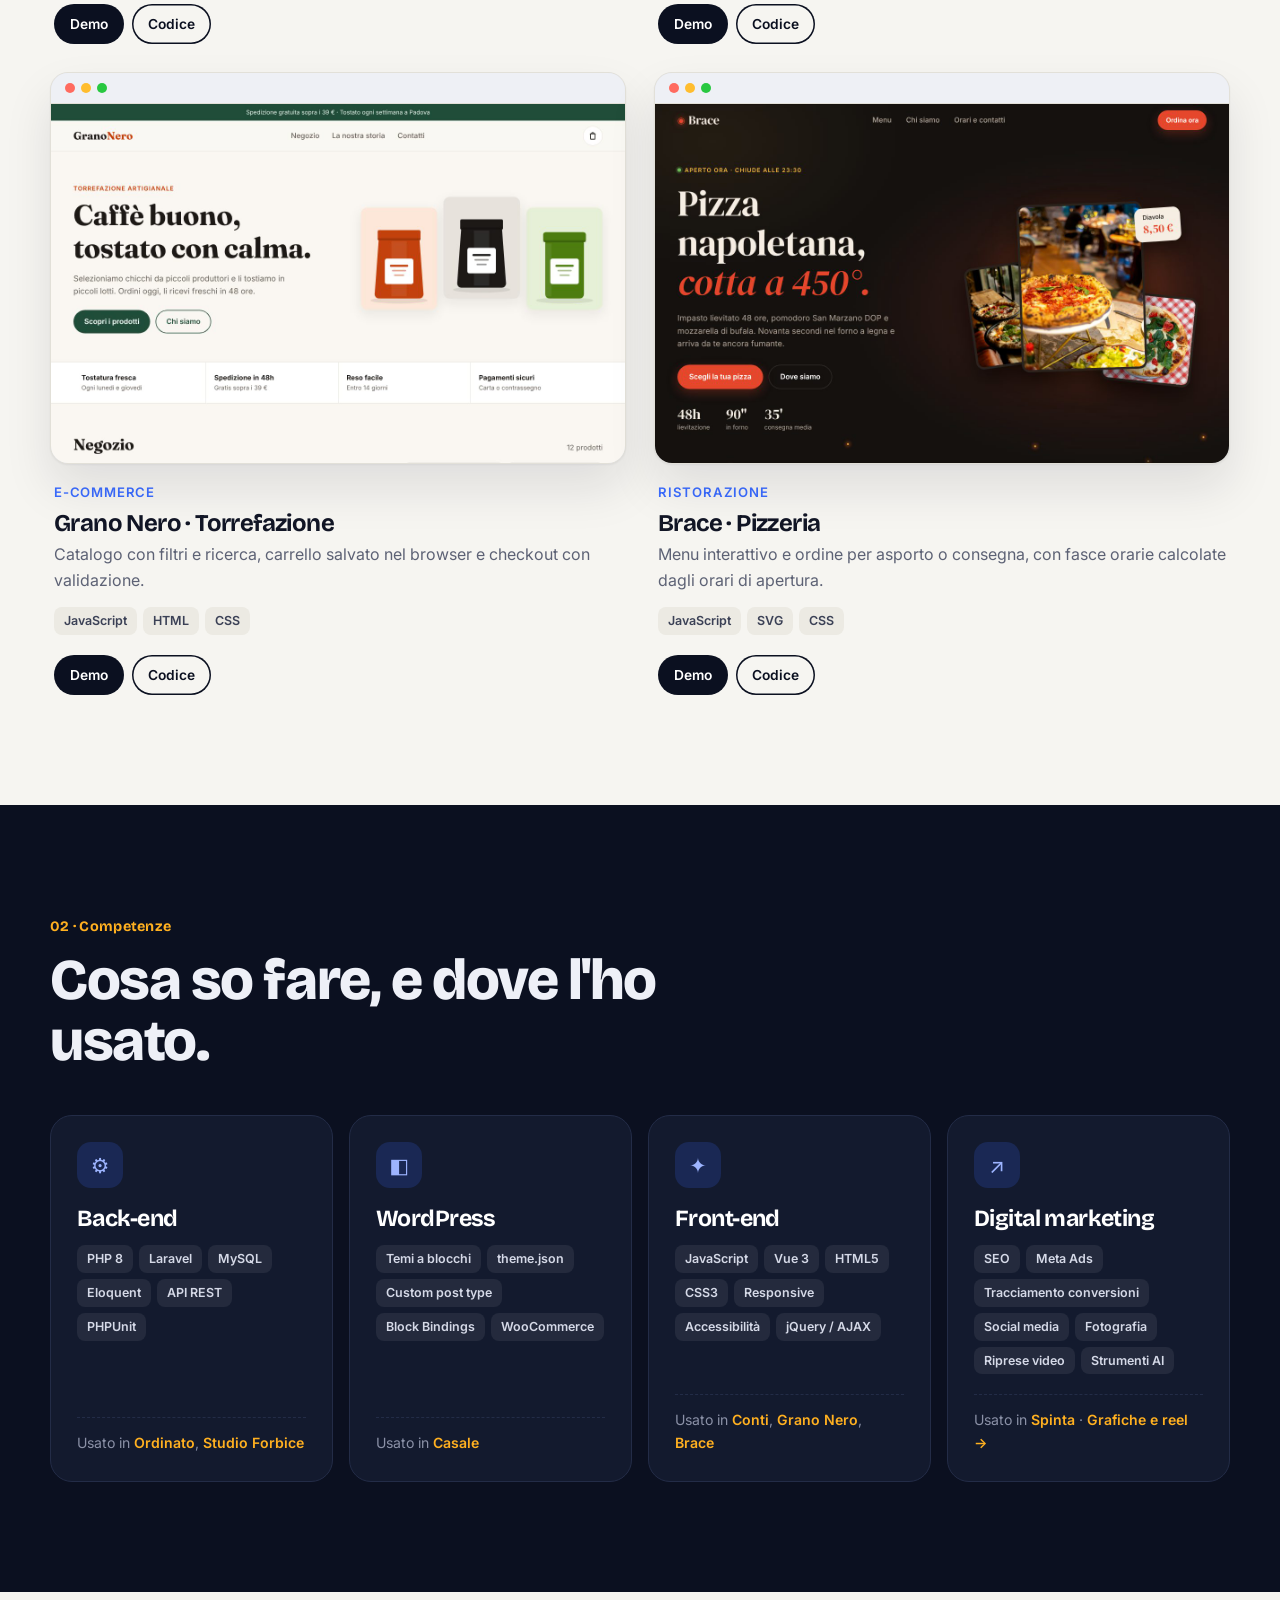
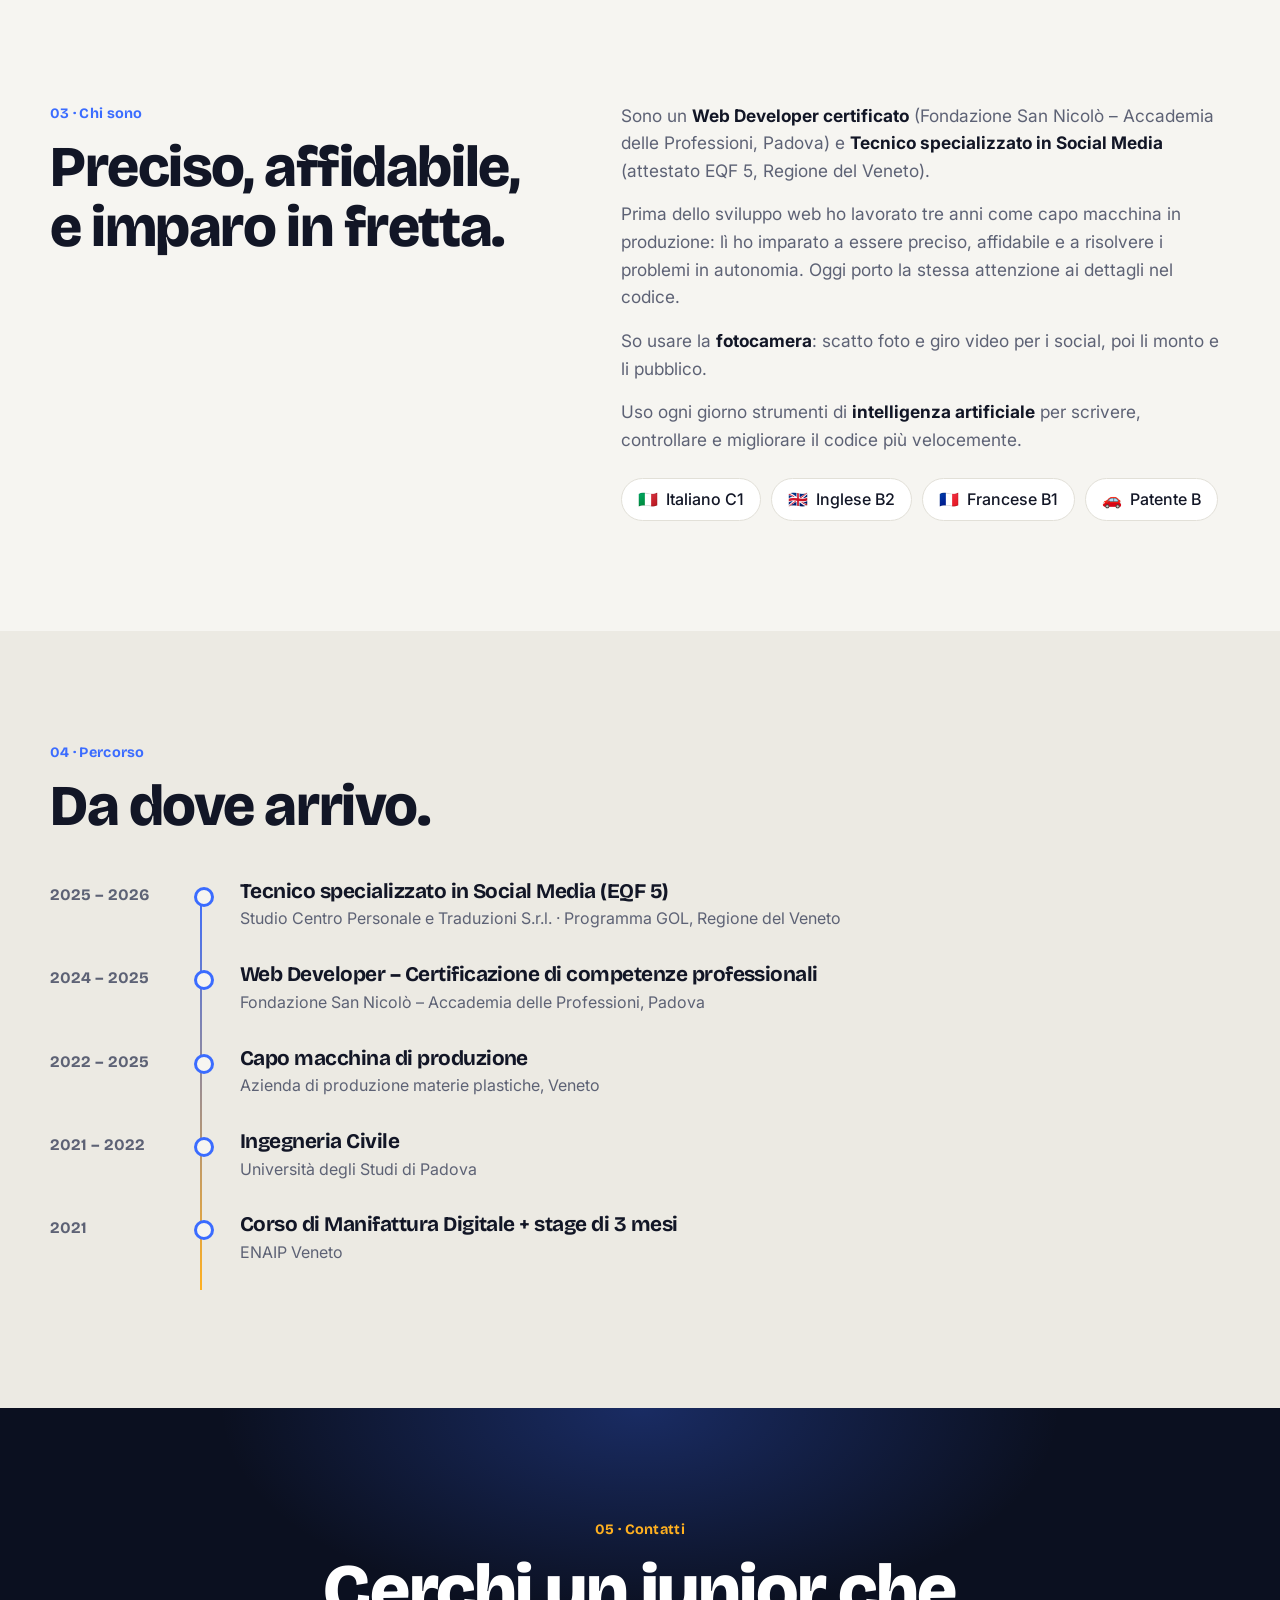
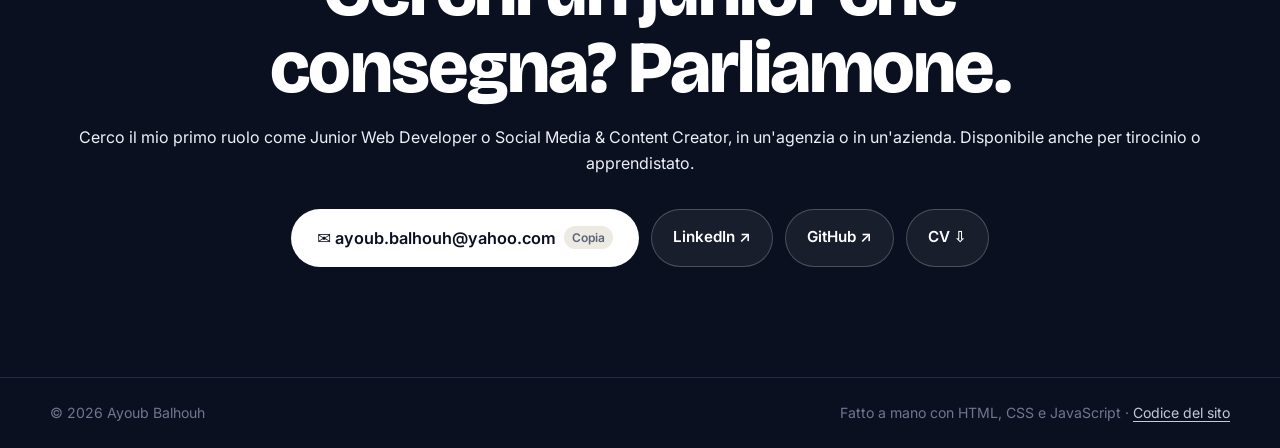
==== commit d2228f5a: "CV nuovo (social media) al posto del vecchio Co-Authored-By: Claude Opus 5.5 <noreply@anthropic.com>" ====
--- a/index.html
+++ b/index.html
@@ -49,7 +49,7 @@
         <div class="hero-actions">
           <a href="#sviluppo" class="btn btn-lg">Progetti web</a>
           <a href="#social" class="btn btn-lg btn-outline">Grafica e social</a>
-          <a href="CV_Ayoub_Balhouh.pdf" class="cv-link" download>Scarica il CV ↓</a>
+          <a href="CV_Ayoub_Balhouh.pdf?v=2" class="cv-link" download>Scarica il CV ↓</a>
         </div>
       </div>
 
@@ -336,7 +336,7 @@
         <button class="btn btn-light btn-lg" id="copyEmail" data-email="ayoub.balhouh@yahoo.com">✉ ayoub.balhouh@yahoo.com <em>Copia</em></button>
         <a href="https://www.linkedin.com/in/ayoub-balhouh-688922360" class="btn btn-ghost" target="_blank" rel="noopener">LinkedIn ↗</a>
         <a href="https://github.com/ayoubbalhouh" class="btn btn-ghost" target="_blank" rel="noopener">GitHub ↗</a>
-        <a href="CV_Ayoub_Balhouh.pdf" class="btn btn-ghost" download>CV ⇩</a>
+        <a href="CV_Ayoub_Balhouh.pdf?v=2" class="btn btn-ghost" download>CV ⇩</a>
       </div>
     </div>
   </section>
